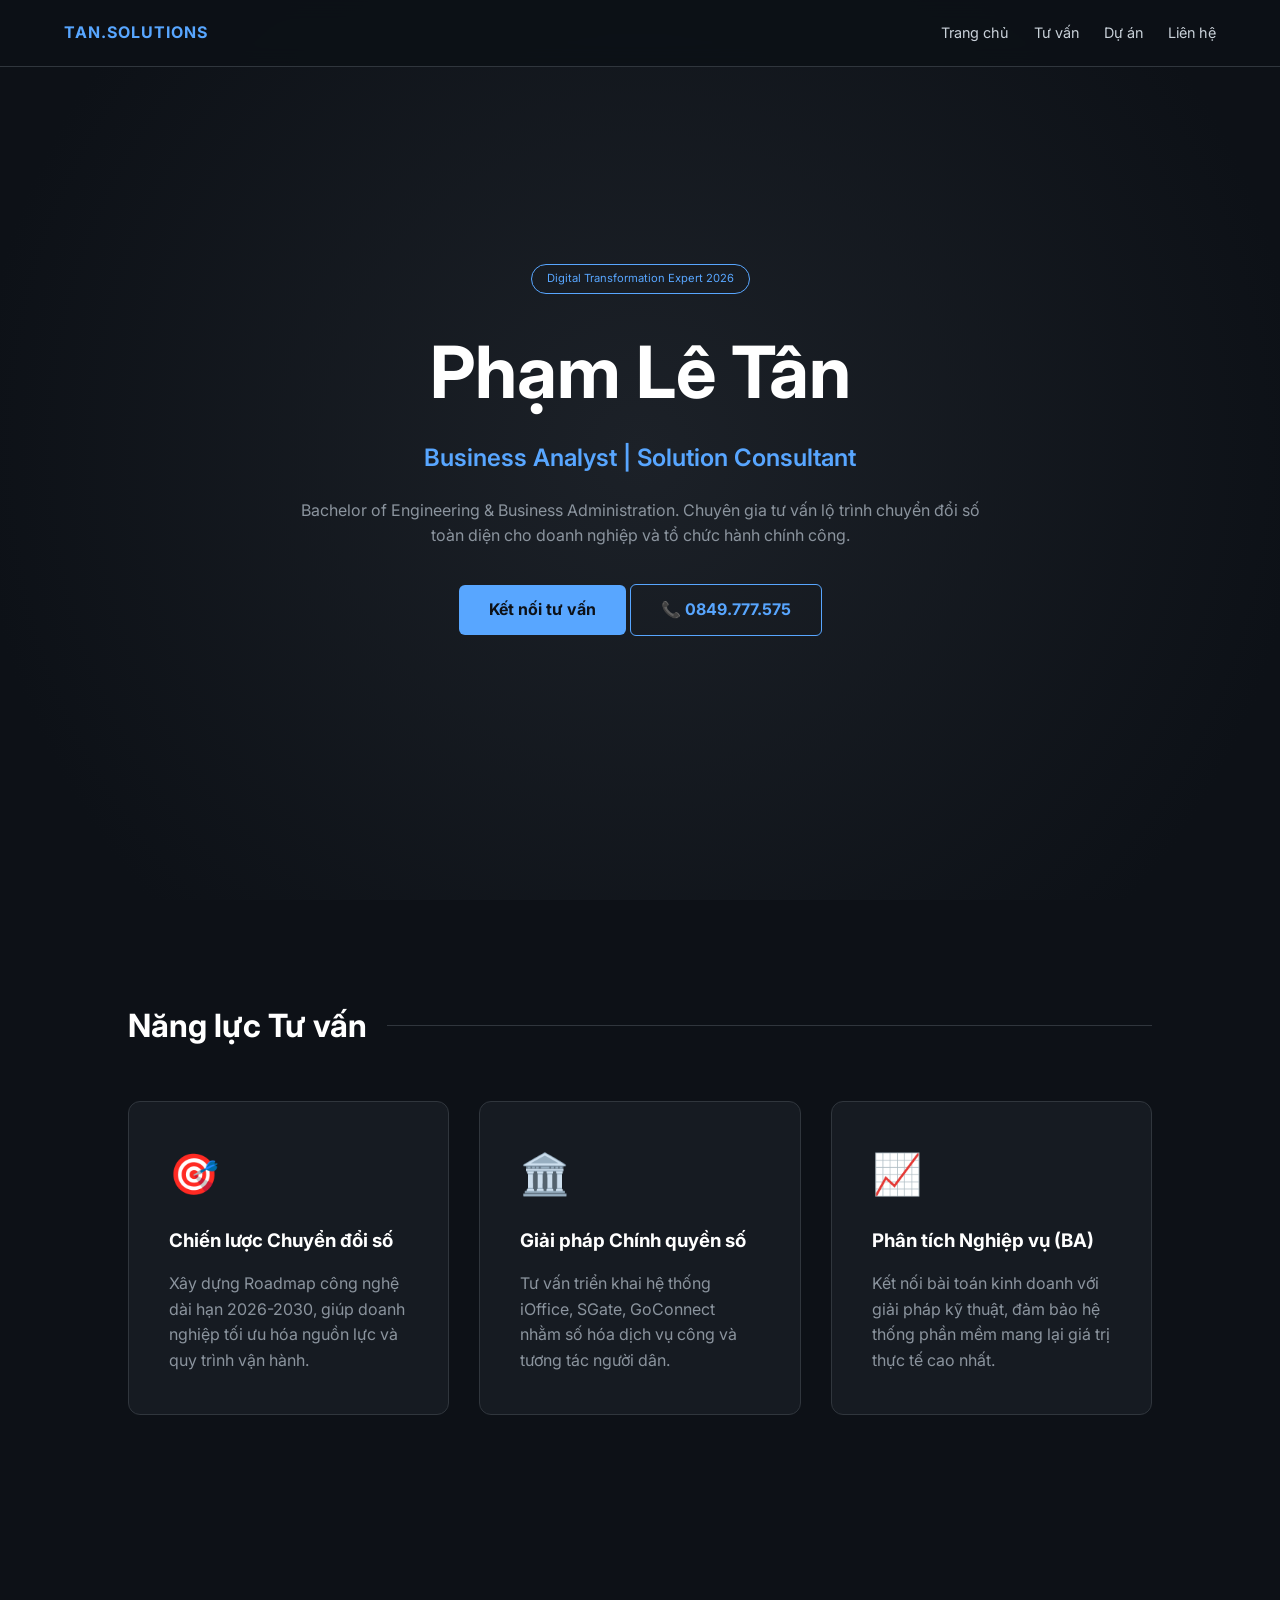
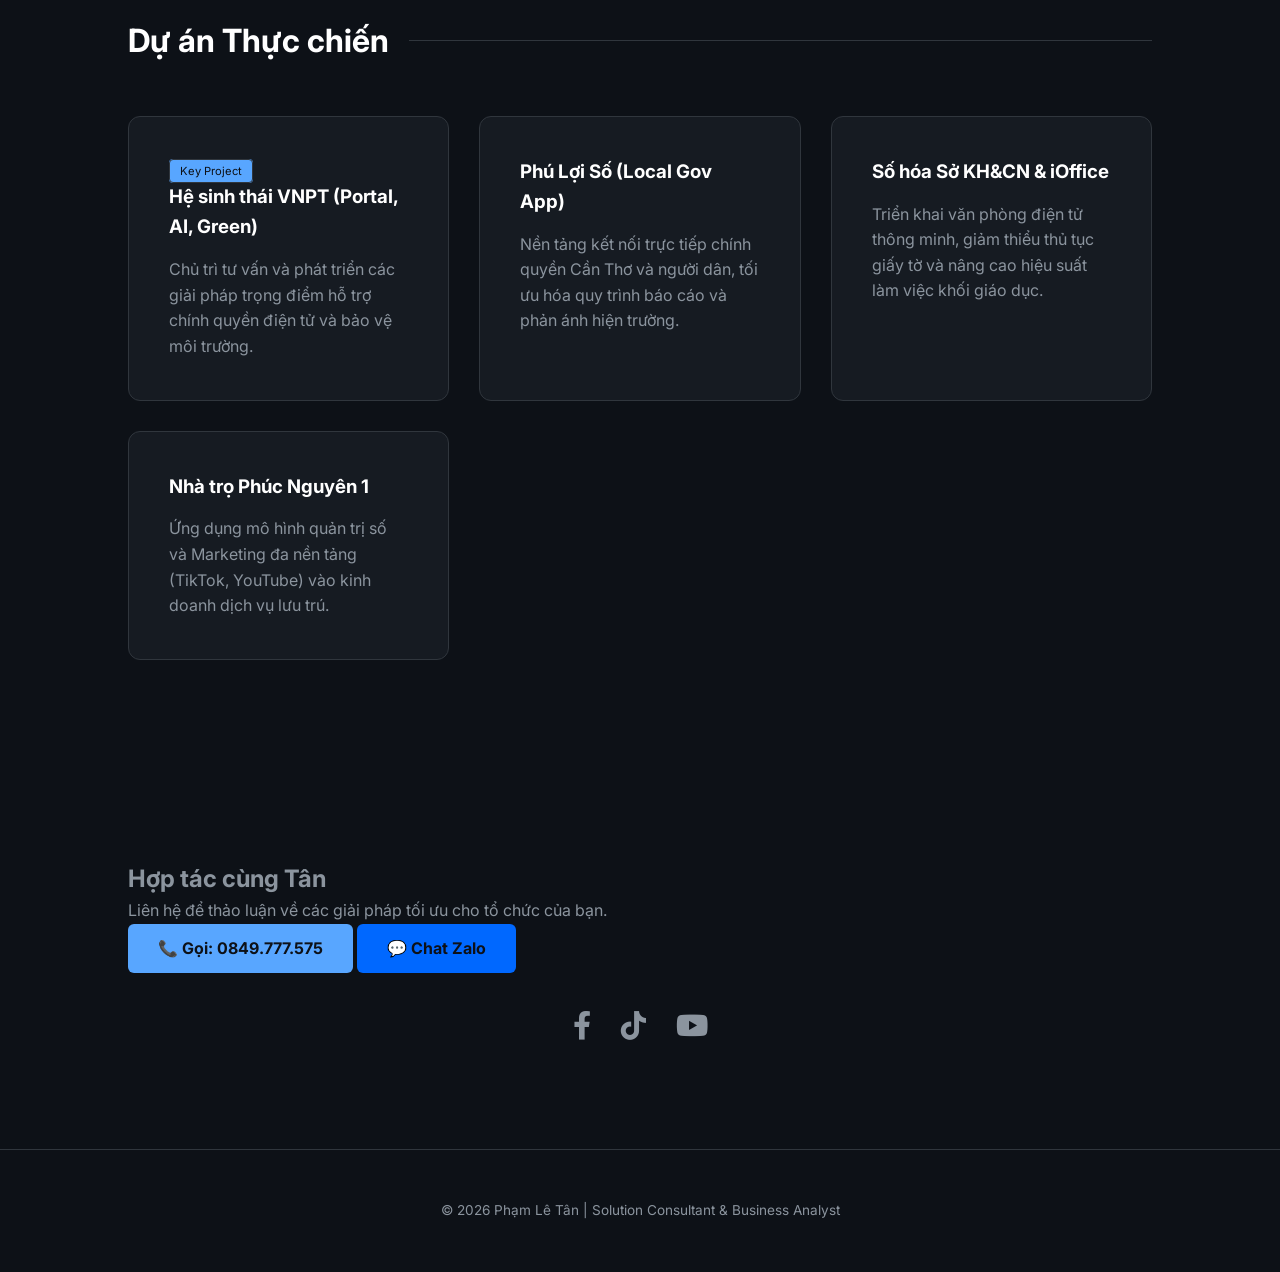
==== index.html @ 2fffbcff "Hoan thien" ====
<!DOCTYPE html>
<html lang="vi">
<head>
    <meta charset="UTF-8">
    <meta name="viewport" content="width=device-width, initial-scale=1.0">
    <title>Phạm Lê Tân | Solution Consultant & Business Analyst</title>
    <link href="https://fonts.googleapis.com/css2?family=Inter:wght@300;400;600;700&display=swap" rel="stylesheet">
    <link rel="stylesheet" href="https://cdnjs.cloudflare.com/ajax/libs/font-awesome/6.0.0/css/all.min.css">
    <link rel="stylesheet" href="css/style.css">
</head>
<body>

    <nav>
        <div class="logo">TAN.SOLUTIONS</div>
        <ul class="nav-links">
            <li><a href="#home">Trang chủ</a></li>
            <li><a href="#consulting">Tư vấn</a></li>
            <li><a href="#projects">Dự án</a></li>
            <li><a href="#contact">Liên hệ</a></li>
        </ul>
    </nav>

    <header id="home">
        <div class="hero-badge">Digital Transformation Expert 2026</div>
        <h1>Phạm Lê Tân</h1>
        <p class="hero-subtitle">Business Analyst | Solution Consultant</p>
        <p class="hero-description">Bachelor of Engineering & Business Administration. Chuyên gia tư vấn lộ trình chuyển đổi số toàn diện cho doanh nghiệp và tổ chức hành chính công.</p>
        <div class="hero-btns">
            <a href="#contact" class="btn">Kết nối tư vấn</a>
            <a href="tel:0849777575" class="btn btn-outline">📞 0849.777.575</a>
        </div>
    </header>

    <section id="consulting" class="reveal">
        <h2 class="section-title">Năng lực Tư vấn</h2>
        <div class="grid">
            <div class="card">
                <div class="card-icon">🎯</div>
                <h3>Chiến lược Chuyển đổi số</h3>
                <p>Xây dựng Roadmap công nghệ dài hạn 2026-2030, giúp doanh nghiệp tối ưu hóa nguồn lực và quy trình vận hành.</p>
            </div>
            <div class="card">
                <div class="card-icon">🏛️</div>
                <h3>Giải pháp Chính quyền số</h3>
                <p>Tư vấn triển khai hệ thống iOffice, SGate, GoConnect nhằm số hóa dịch vụ công và tương tác người dân.</p>
            </div>
            <div class="card">
                <div class="card-icon">📈</div>
                <h3>Phân tích Nghiệp vụ (BA)</h3>
                <p>Kết nối bài toán kinh doanh với giải pháp kỹ thuật, đảm bảo hệ thống phần mềm mang lại giá trị thực tế cao nhất.</p>
            </div>
        </div>
    </section>

    <section id="projects" class="reveal">
        <h2 class="section-title">Dự án Thực chiến</h2>
        <div class="grid">
            <div class="card project-card">
                <span class="tag tag-active">Key Project</span>
                <h3>Hệ sinh thái VNPT (Portal, AI, Green)</h3>
                <p>Chủ trì tư vấn và phát triển các giải pháp trọng điểm hỗ trợ chính quyền điện tử và bảo vệ môi trường.</p>
            </div>
            <div class="card project-card">
                <h3>Phú Lợi Số (Local Gov App)</h3>
                <p>Nền tảng kết nối trực tiếp chính quyền Cần Thơ và người dân, tối ưu hóa quy trình báo cáo và phản ánh hiện trường.</p>
            </div>
            <div class="card project-card">
                <h3>Số hóa Sở KH&CN & iOffice</h3>
                <p>Triển khai văn phòng điện tử thông minh, giảm thiểu thủ tục giấy tờ và nâng cao hiệu suất làm việc khối giáo dục.</p>
            </div>
            <div class="card project-card">
                <h3>Nhà trọ Phúc Nguyên 1</h3>
                <p>Ứng dụng mô hình quản trị số và Marketing đa nền tảng (TikTok, YouTube) vào kinh doanh dịch vụ lưu trú.</p>
            </div>
        </div>
    </section>

    <section id="contact" class="reveal">
        <div class="contact-box">
            <h2>Hợp tác cùng Tân</h2>
            <p>Liên hệ để thảo luận về các giải pháp tối ưu cho tổ chức của bạn.</p>
            
            <div class="contact-main">
                <a href="tel:0849777575" class="btn">📞 Gọi: 0849.777.575</a>
                <a href="https://zalo.me/0849777575" class="btn" style="background: #0068ff;">💬 Chat Zalo</a>
            </div>

            <div class="social-links">
                <a href="https://www.facebook.com/share/14d8u618WEZ/?mibextid=wwXIfr" target="_blank" title="Facebook"><i class="fab fa-facebook-f"></i></a>
                <a href="https://www.tiktok.com/@cristianphamle?_r=1&_t=ZS-95wLcS9i7oi" target="_blank" title="TikTok"><i class="fab fa-tiktok"></i></a>
                <a href="https://www.youtube.com/@TanPhamDay" target="_blank" title="YouTube"><i class="fab fa-youtube"></i></a>
            </div>
        </div>
    </section>

    <footer>
        <p>© 2026 Phạm Lê Tân | Solution Consultant & Business Analyst</p>
    </footer>

    <script src="js/script.js"></script>
</body>
</html>
---- css/style.css ----
:root {
    --bg-dark: #0d1117;
    --card-bg: #161b22;
    --primary: #58a6ff;
    --text-main: #8b949e;
    --text-bright: #c9d1d9;
    --transition: all 0.4s cubic-bezier(0.4, 0, 0.2, 1);
}

* {
    margin: 0; padding: 0; box-sizing: border-box;
    scroll-behavior: smooth;
}

body {
    font-family: 'Inter', sans-serif;
    background-color: var(--bg-dark);
    color: var(--text-main);
    line-height: 1.6;
}

/* Nav */
nav {
    position: fixed; top: 0; width: 100%; padding: 20px 5%;
    background: rgba(13, 17, 23, 0.9); backdrop-filter: blur(10px);
    display: flex; justify-content: space-between; align-items: center;
    z-index: 1000; border-bottom: 1px solid #30363d;
}

.logo { font-weight: 700; color: var(--primary); letter-spacing: 1px; }
.nav-links { list-style: none; display: flex; gap: 25px; }
.nav-links a { color: var(--text-bright); text-decoration: none; font-size: 0.9rem; transition: var(--transition); }
.nav-links a:hover { color: var(--primary); }

/* Hero */
header {
    height: 100vh; display: flex; flex-direction: column;
    justify-content: center; align-items: center; text-align: center;
    padding: 0 10%; background: radial-gradient(circle at center, #1c2128 0%, var(--bg-dark) 85%);
}

.hero-badge { border: 1px solid var(--primary); color: var(--primary); padding: 5px 15px; border-radius: 20px; font-size: 0.7rem; margin-bottom: 20px; }
header h1 { font-size: clamp(2.5rem, 8vw, 4.5rem); color: #fff; margin-bottom: 10px; }
.hero-subtitle { font-size: 1.5rem; color: var(--primary); font-weight: 600; margin-bottom: 20px; }
.hero-description { max-width: 700px; margin-bottom: 35px; }

/* Grid & Cards */
section { padding: 100px 10%; }
.section-title { color: #fff; font-size: 2rem; margin-bottom: 50px; display: flex; align-items: center; gap: 20px; }
.section-title::after { content: ''; height: 1px; flex-grow: 1; background: #30363d; }
.grid { display: grid; grid-template-columns: repeat(auto-fit, minmax(280px, 1fr)); gap: 30px; }

.card { background: var(--card-bg); padding: 40px; border-radius: 12px; border: 1px solid #30363d; transition: var(--transition); }
.card:hover { transform: translateY(-10px); border-color: var(--primary); box-shadow: 0 10px 30px rgba(0,0,0,0.4); }
.card-icon { font-size: 2.5rem; margin-bottom: 20px; }
.card h3 { color: #fff; margin-bottom: 15px; }

/* Buttons */
.btn { display: inline-block; padding: 12px 30px; background: var(--primary); color: #0d1117; text-decoration: none; border-radius: 6px; font-weight: 700; transition: var(--transition); }
.btn-outline { background: transparent; border: 1px solid var(--primary); color: var(--primary); }
.btn:hover { filter: brightness(1.1); transform: scale(1.05); }

/* Social */
.social-links { margin-top: 30px; display: flex; gap: 30px; justify-content: center; }
.social-links a { font-size: 1.8rem; color: var(--text-main); transition: var(--transition); }
.social-links a:hover { color: var(--primary); transform: translateY(-5px); filter: drop-shadow(0 0 8px var(--primary)); }
.fa-facebook-f:hover { color: #1877f2; }
.fa-tiktok:hover { color: #ff0050; }
.fa-youtube:hover { color: #ff0000; }

/* Footer */
footer { padding: 50px; text-align: center; border-top: 1px solid #30363d; font-size: 0.85rem; }

/* Tags */
.tag { font-size: 0.7rem; background: #21262d; color: var(--primary); padding: 4px 10px; border-radius: 4px; border: 1px solid #30363d; }
.tag-active { background: var(--primary); color: #0d1117; }

/* Reveal Animation */
.reveal { opacity: 0; transform: translateY(30px); transition: 0.8s all ease-out; }
.reveal.active { opacity: 1; transform: translateY(0); }

@media (max-width: 768px) { .nav-links { display: none; } }
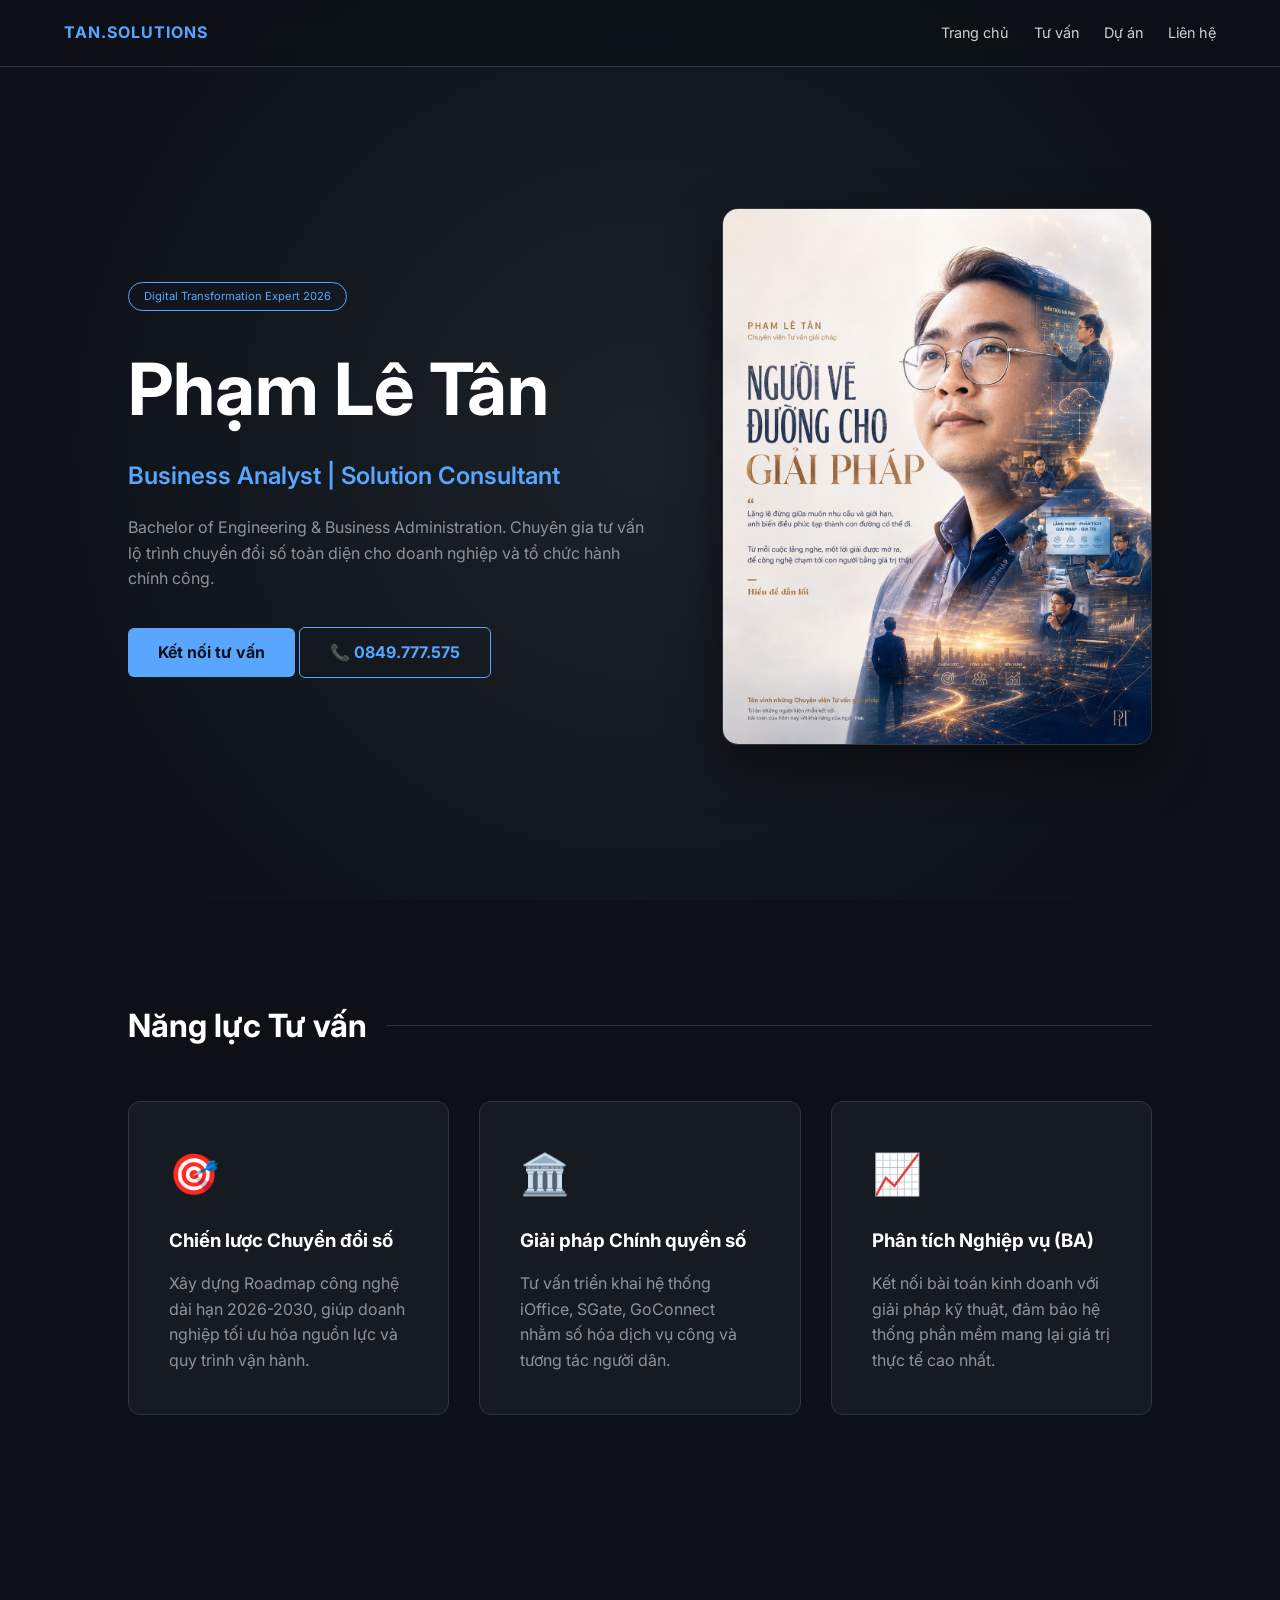
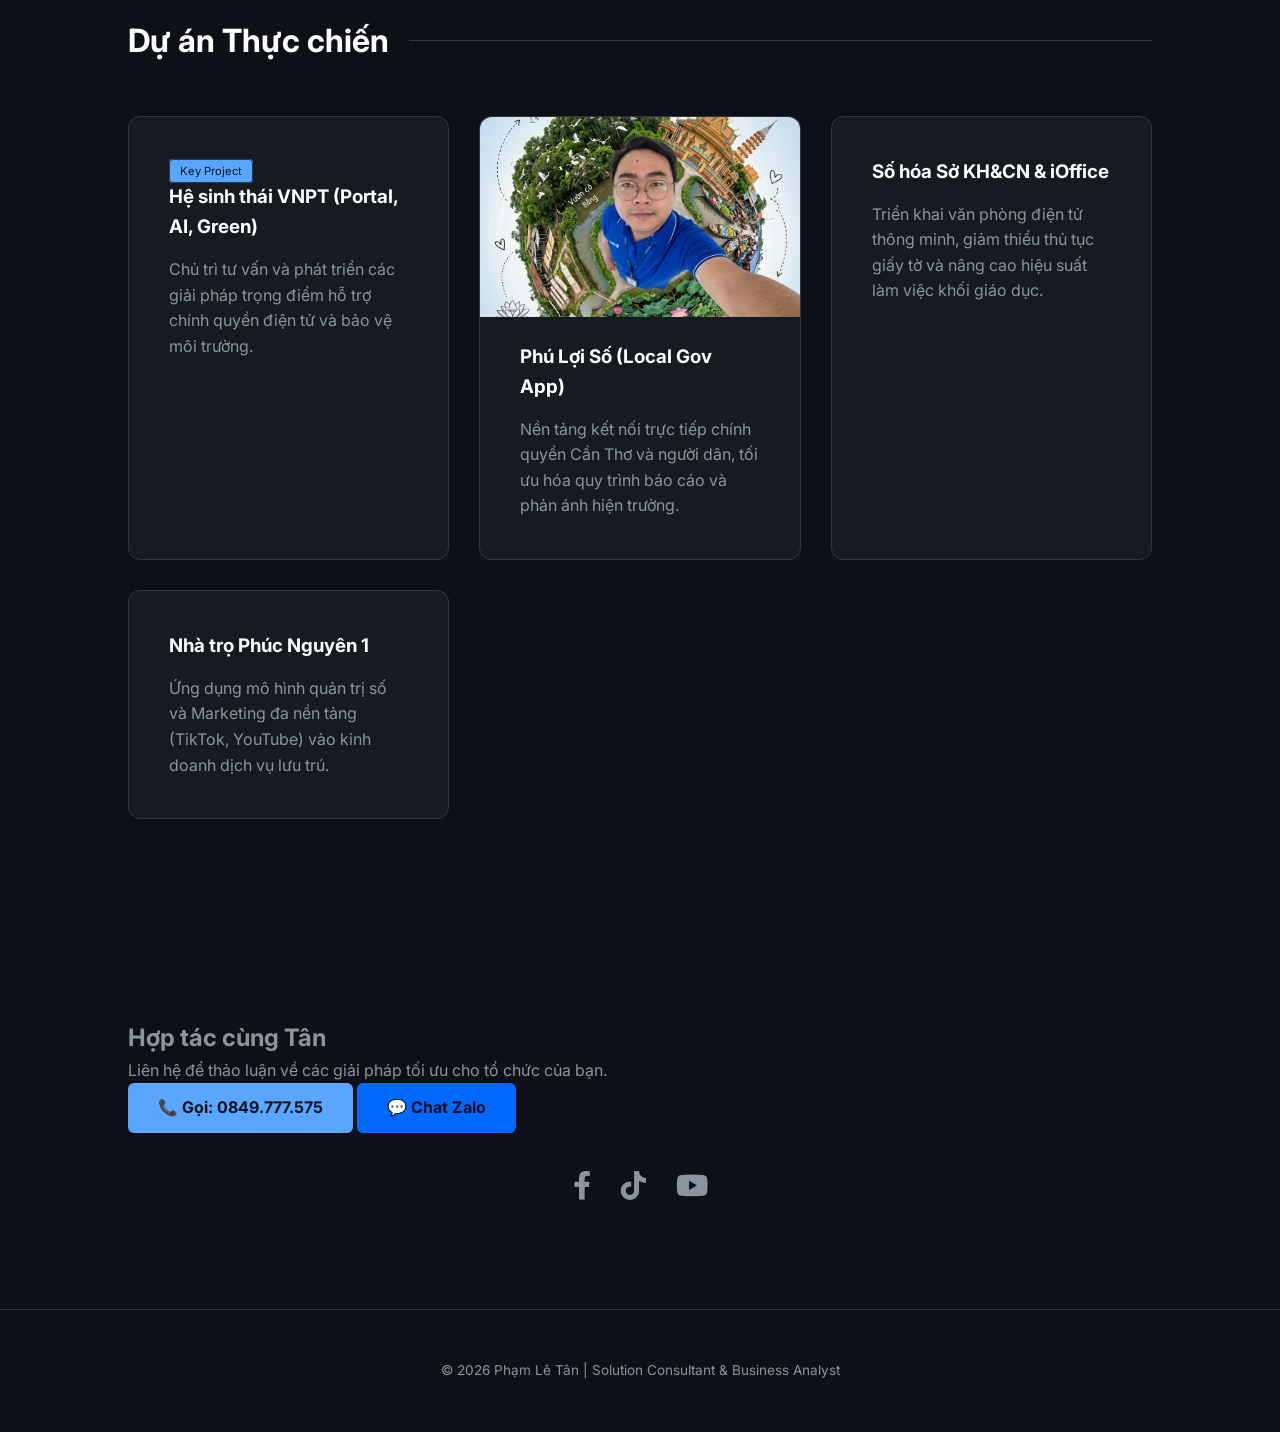
==== commit 7e671856: "update 08/07" ====
--- a/index.html
+++ b/index.html
@@ -21,13 +21,20 @@
     </nav>
 
     <header id="home">
-        <div class="hero-badge">Digital Transformation Expert 2026</div>
-        <h1>Phạm Lê Tân</h1>
-        <p class="hero-subtitle">Business Analyst | Solution Consultant</p>
-        <p class="hero-description">Bachelor of Engineering & Business Administration. Chuyên gia tư vấn lộ trình chuyển đổi số toàn diện cho doanh nghiệp và tổ chức hành chính công.</p>
-        <div class="hero-btns">
-            <a href="#contact" class="btn">Kết nối tư vấn</a>
-            <a href="tel:0849777575" class="btn btn-outline">📞 0849.777.575</a>
+        <div class="hero-content">
+            <div class="hero-text">
+                <div class="hero-badge">Digital Transformation Expert 2026</div>
+                <h1>Phạm Lê Tân</h1>
+                <p class="hero-subtitle">Business Analyst | Solution Consultant</p>
+                <p class="hero-description">Bachelor of Engineering & Business Administration. Chuyên gia tư vấn lộ trình chuyển đổi số toàn diện cho doanh nghiệp và tổ chức hành chính công.</p>
+                <div class="hero-btns">
+                    <a href="#contact" class="btn">Kết nối tư vấn</a>
+                    <a href="tel:0849777575" class="btn btn-outline">📞 0849.777.575</a>
+                </div>
+            </div>
+            <div class="hero-image">
+                <img src="assets/img/anh2.jpg" alt="Phạm Lê Tân - Người vẽ đường cho giải pháp" loading="eager">
+            </div>
         </div>
     </header>
 
@@ -61,6 +68,9 @@
                 <p>Chủ trì tư vấn và phát triển các giải pháp trọng điểm hỗ trợ chính quyền điện tử và bảo vệ môi trường.</p>
             </div>
             <div class="card project-card">
+                <div class="project-thumb">
+                    <img src="assets/img/anh1.jpg" alt="Thốt Nốt - Cần Thơ" loading="lazy">
+                </div>
                 <h3>Phú Lợi Số (Local Gov App)</h3>
                 <p>Nền tảng kết nối trực tiếp chính quyền Cần Thơ và người dân, tối ưu hóa quy trình báo cáo và phản ánh hiện trường.</p>
             </div>
--- a/css/style.css
+++ b/css/style.css
@@ -34,12 +34,21 @@
 
 /* Hero */
 header {
-    height: 100vh; display: flex; flex-direction: column;
+    min-height: 100vh; display: flex; flex-direction: column;
     justify-content: center; align-items: center; text-align: center;
-    padding: 0 10%; background: radial-gradient(circle at center, #1c2128 0%, var(--bg-dark) 85%);
+    padding: 120px 10% 60px; background: radial-gradient(circle at center, #1c2128 0%, var(--bg-dark) 85%);
 }
 
-.hero-badge { border: 1px solid var(--primary); color: var(--primary); padding: 5px 15px; border-radius: 20px; font-size: 0.7rem; margin-bottom: 20px; }
+.hero-content { display: flex; align-items: center; gap: 60px; max-width: 1100px; width: 100%; }
+.hero-text { flex: 1; text-align: left; }
+.hero-image { flex: 0 0 42%; }
+.hero-image img {
+    width: 100%; border-radius: 16px; border: 1px solid #30363d;
+    box-shadow: 0 20px 50px rgba(0,0,0,0.5); transition: var(--transition);
+}
+.hero-image img:hover { transform: translateY(-8px); box-shadow: 0 25px 60px rgba(88,166,255,0.25); }
+
+.hero-badge { display: inline-block; border: 1px solid var(--primary); color: var(--primary); padding: 5px 15px; border-radius: 20px; font-size: 0.7rem; margin-bottom: 20px; }
 header h1 { font-size: clamp(2.5rem, 8vw, 4.5rem); color: #fff; margin-bottom: 10px; }
 .hero-subtitle { font-size: 1.5rem; color: var(--primary); font-weight: 600; margin-bottom: 20px; }
 .hero-description { max-width: 700px; margin-bottom: 35px; }
@@ -54,6 +63,11 @@
 .card:hover { transform: translateY(-10px); border-color: var(--primary); box-shadow: 0 10px 30px rgba(0,0,0,0.4); }
 .card-icon { font-size: 2.5rem; margin-bottom: 20px; }
 .card h3 { color: #fff; margin-bottom: 15px; }
+
+/* Project thumbnail */
+.project-thumb { margin: -40px -40px 25px; overflow: hidden; border-radius: 12px 12px 0 0; }
+.project-thumb img { width: 100%; height: 200px; object-fit: cover; display: block; transition: var(--transition); }
+.project-card:hover .project-thumb img { transform: scale(1.05); }
 
 /* Buttons */
 .btn { display: inline-block; padding: 12px 30px; background: var(--primary); color: #0d1117; text-decoration: none; border-radius: 6px; font-weight: 700; transition: var(--transition); }
@@ -79,4 +93,10 @@
 .reveal { opacity: 0; transform: translateY(30px); transition: 0.8s all ease-out; }
 .reveal.active { opacity: 1; transform: translateY(0); }
 
-@media (max-width: 768px) { .nav-links { display: none; } }+@media (max-width: 768px) {
+    .nav-links { display: none; }
+    .hero-content { flex-direction: column-reverse; gap: 35px; }
+    .hero-text { text-align: center; }
+    .hero-image { flex: 0 0 auto; max-width: 320px; }
+    .hero-btns { justify-content: center; display: flex; flex-wrap: wrap; gap: 12px; }
+}
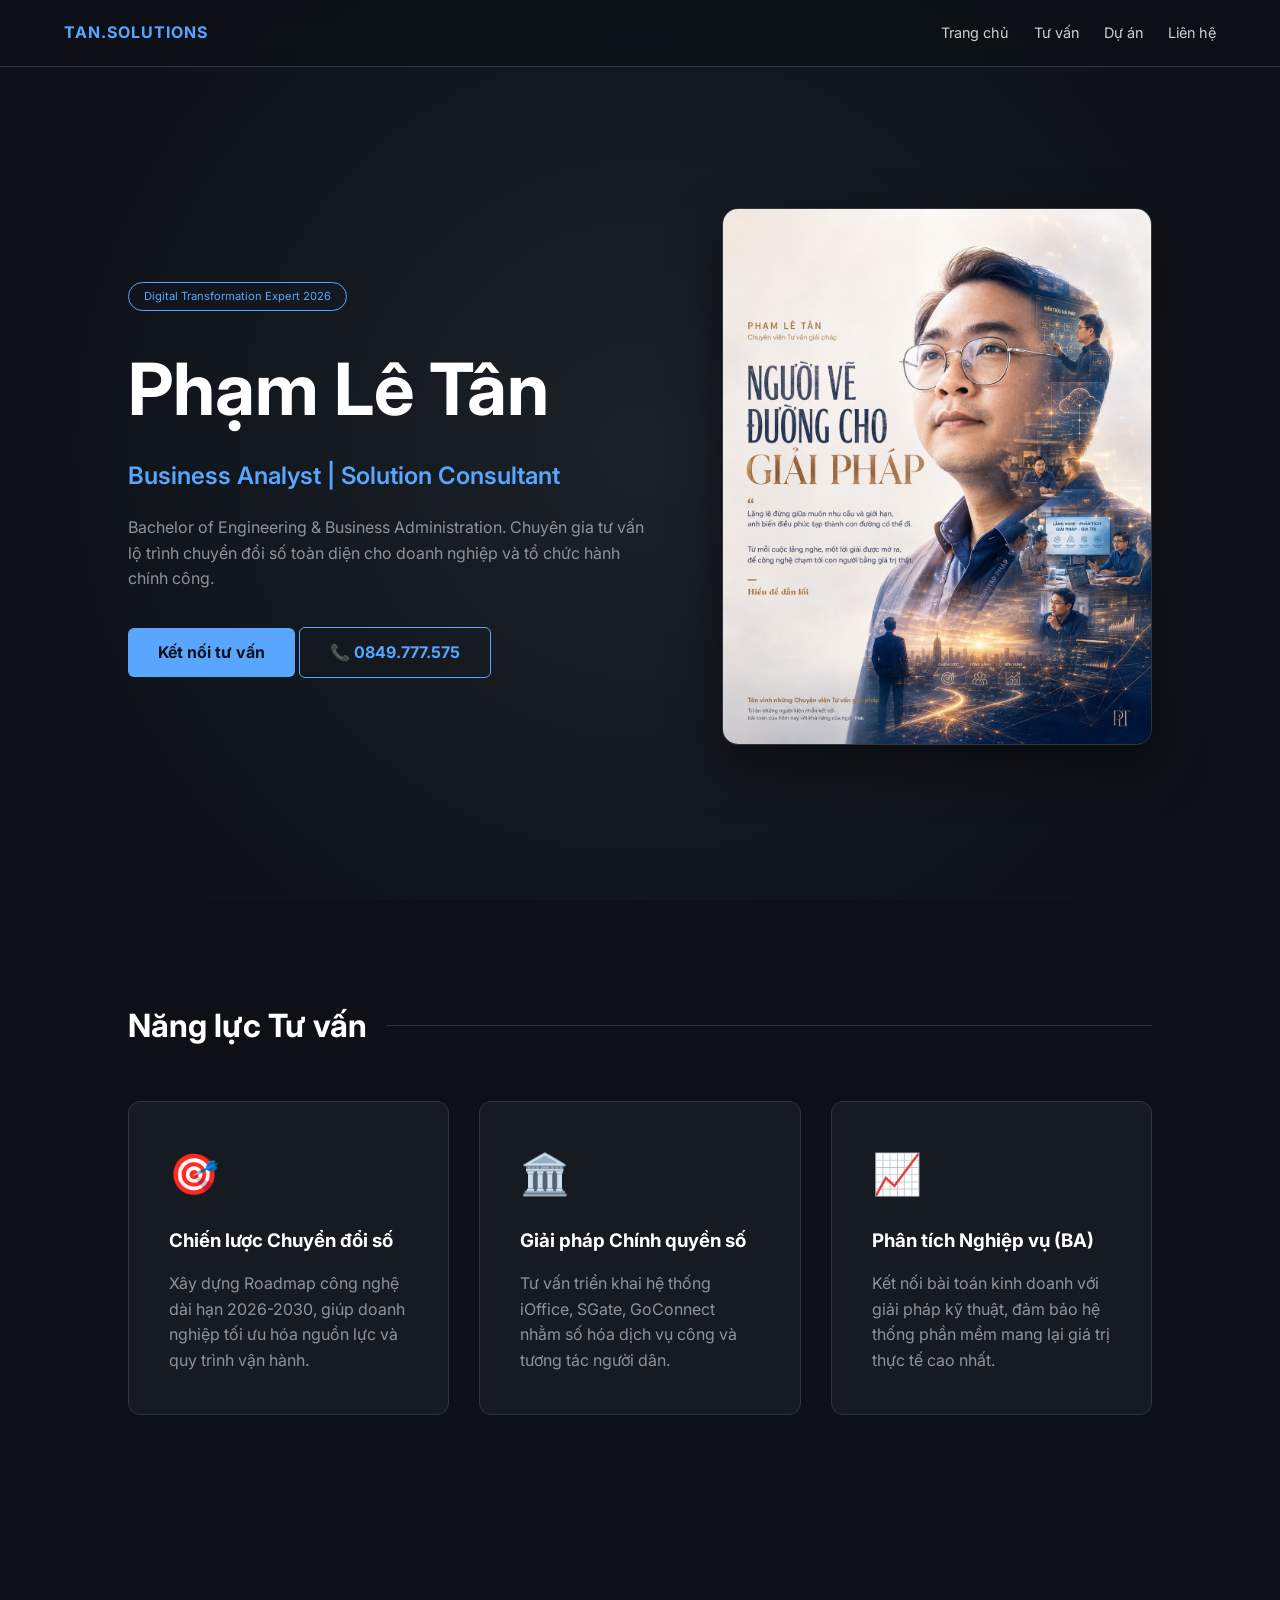
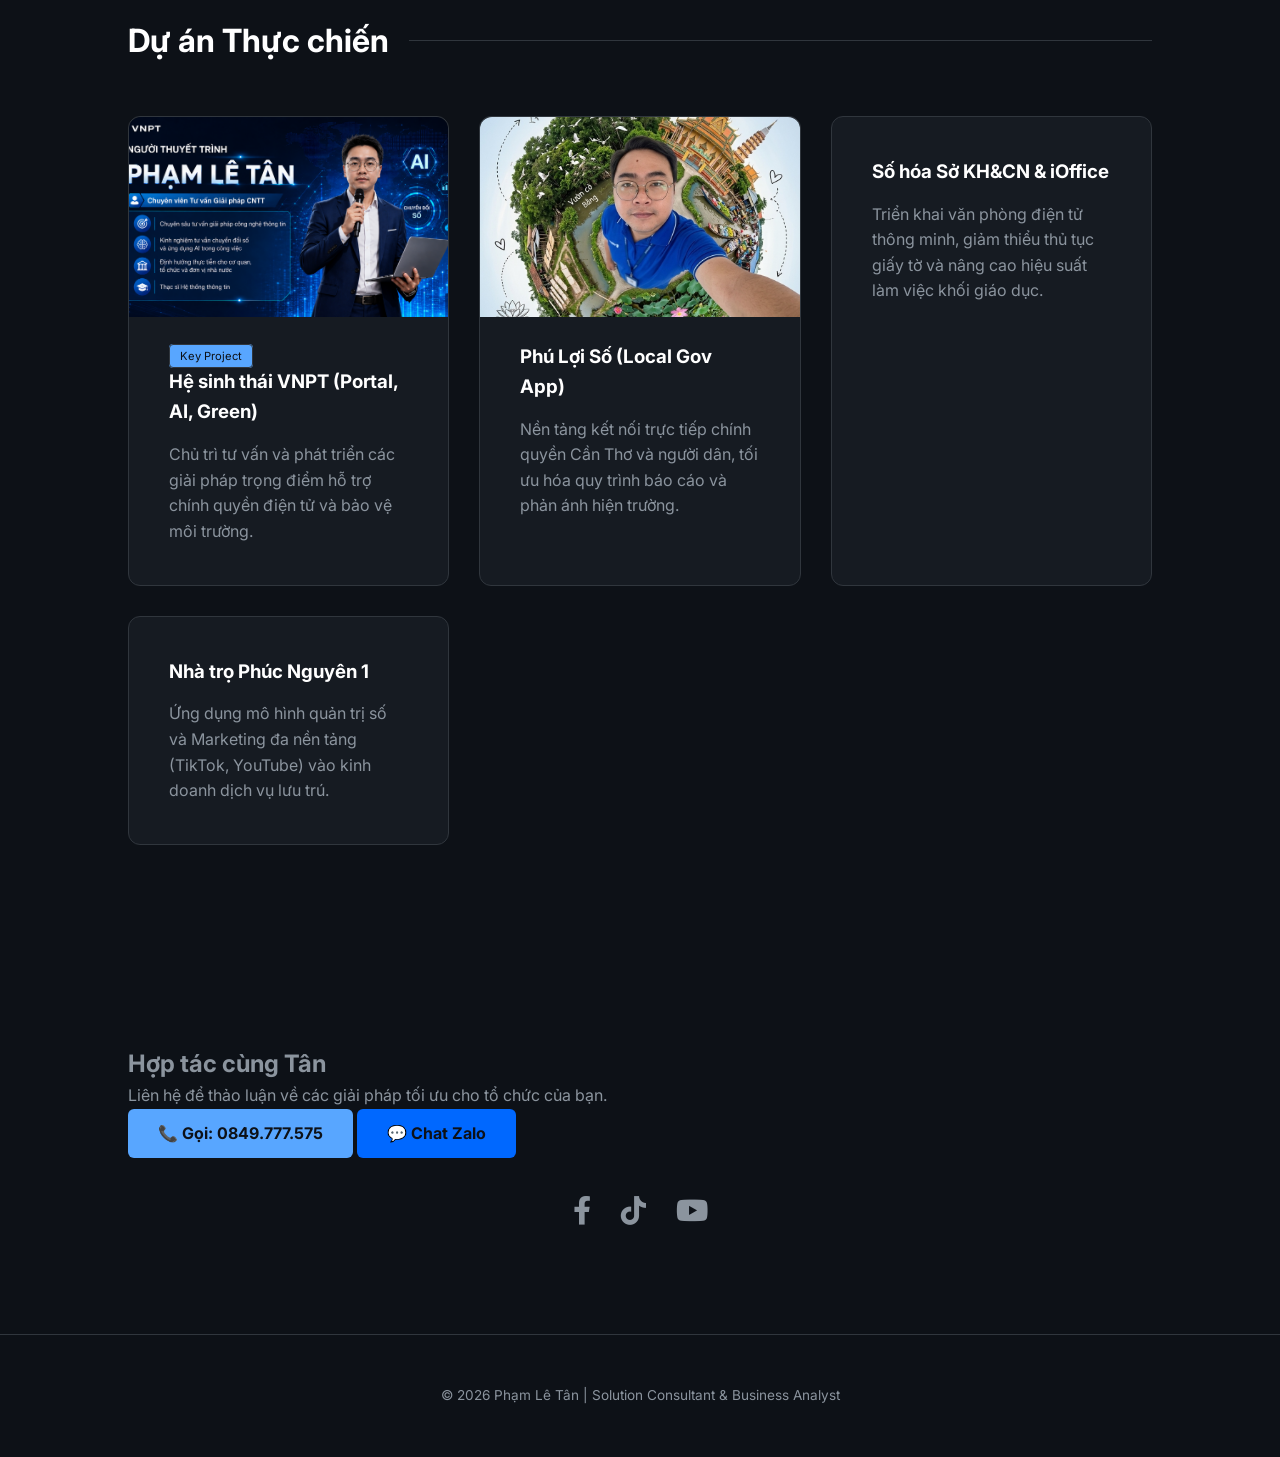
==== commit 4e3e3aec: "update ảnh" ====
--- a/index.html
+++ b/index.html
@@ -63,6 +63,9 @@
         <h2 class="section-title">Dự án Thực chiến</h2>
         <div class="grid">
             <div class="card project-card">
+                <div class="project-thumb">
+                    <img src="assets/img/anh3.png" alt="Phạm Lê Tân - Chuyên viên Tư vấn Giải pháp CNTT VNPT" loading="lazy">
+                </div>
                 <span class="tag tag-active">Key Project</span>
                 <h3>Hệ sinh thái VNPT (Portal, AI, Green)</h3>
                 <p>Chủ trì tư vấn và phát triển các giải pháp trọng điểm hỗ trợ chính quyền điện tử và bảo vệ môi trường.</p>
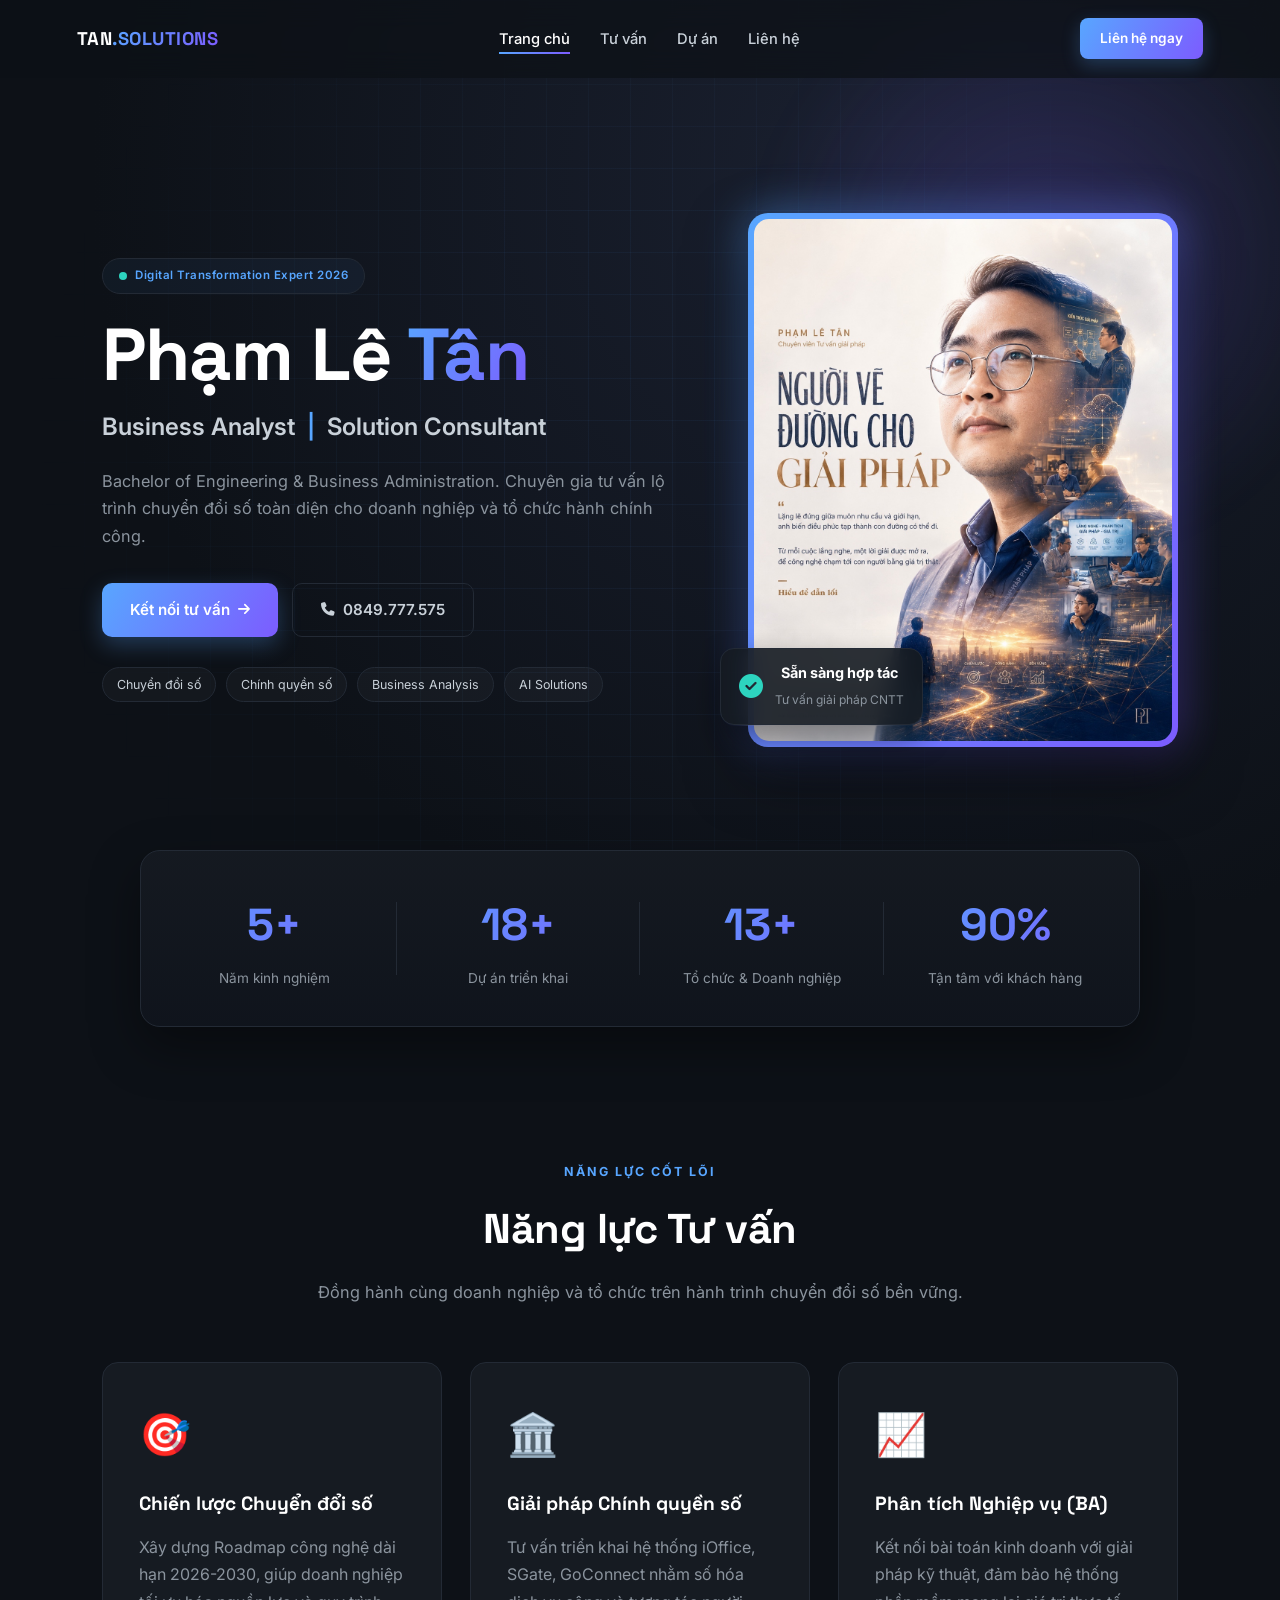
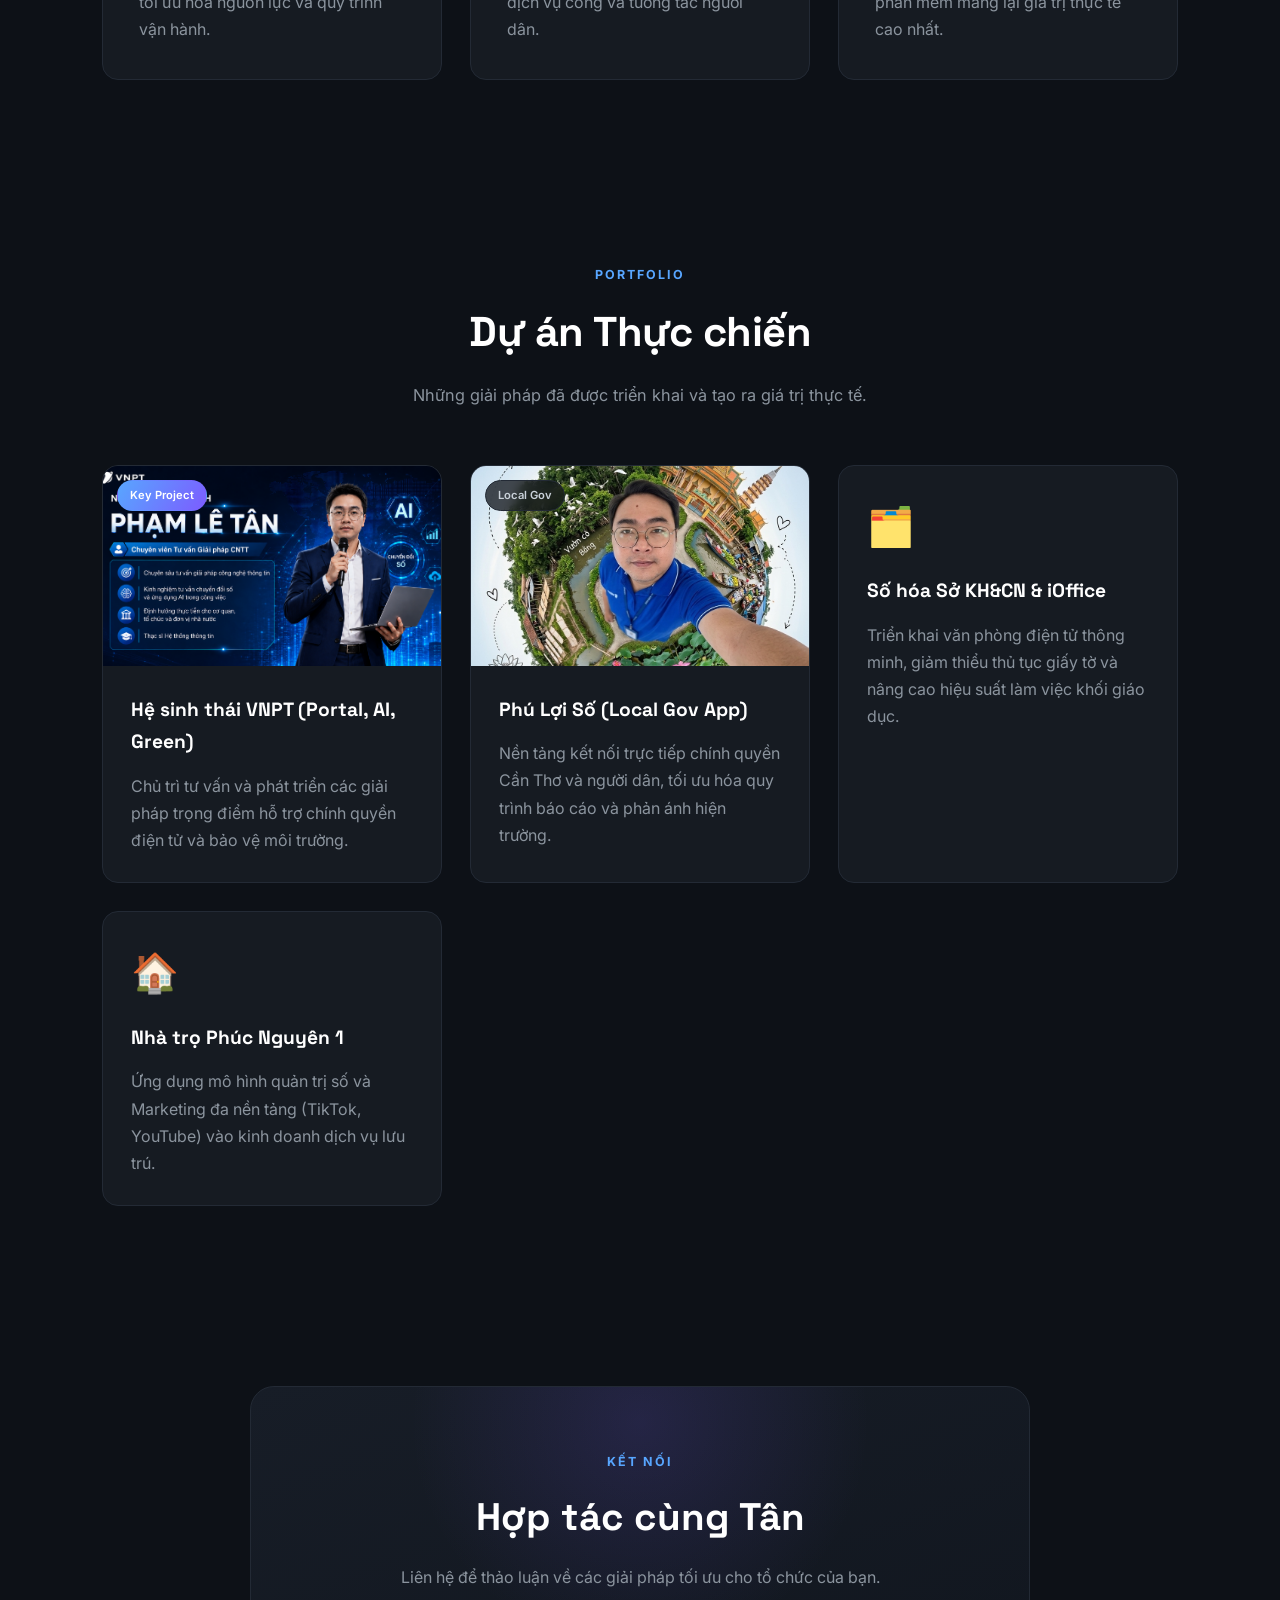
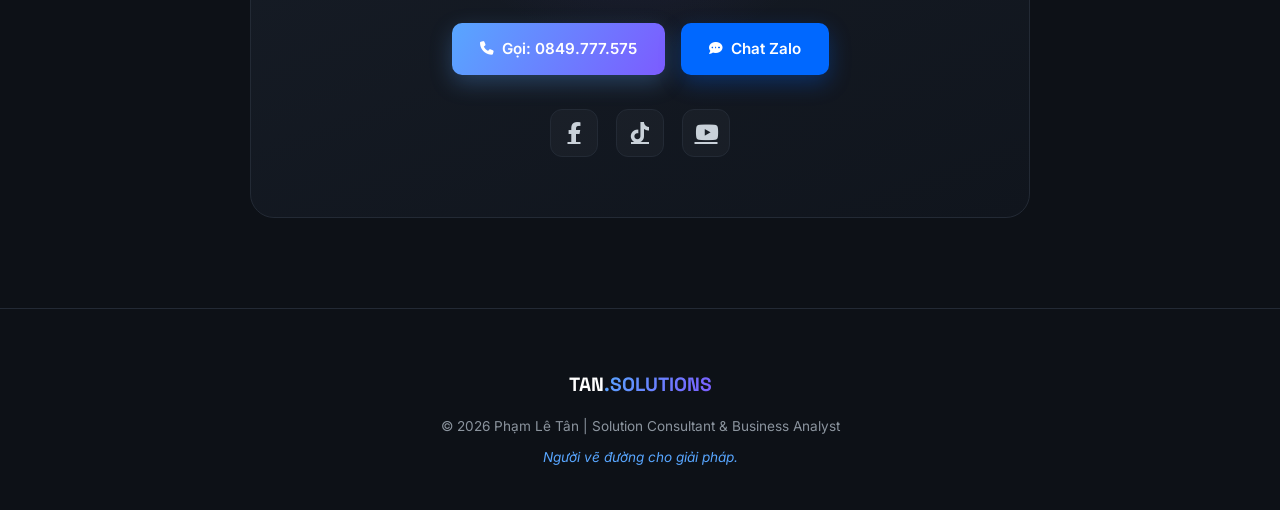
==== commit ef7a606b: "update" ====
--- a/index.html
+++ b/index.html
@@ -4,42 +4,104 @@
     <meta charset="UTF-8">
     <meta name="viewport" content="width=device-width, initial-scale=1.0">
     <title>Phạm Lê Tân | Solution Consultant & Business Analyst</title>
-    <link href="https://fonts.googleapis.com/css2?family=Inter:wght@300;400;600;700&display=swap" rel="stylesheet">
-    <link rel="stylesheet" href="https://cdnjs.cloudflare.com/ajax/libs/font-awesome/6.0.0/css/all.min.css">
+    <meta name="description" content="Phạm Lê Tân - Chuyên gia Tư vấn Giải pháp & Phân tích Nghiệp vụ (BA). Tư vấn lộ trình chuyển đổi số toàn diện cho doanh nghiệp và tổ chức hành chính công.">
+    <meta name="author" content="Phạm Lê Tân">
+    <meta name="theme-color" content="#0d1117">
+
+    <meta property="og:type" content="website">
+    <meta property="og:title" content="Phạm Lê Tân | Solution Consultant & Business Analyst">
+    <meta property="og:description" content="Chuyên gia tư vấn lộ trình chuyển đổi số toàn diện cho doanh nghiệp và tổ chức hành chính công.">
+    <meta property="og:image" content="assets/img/anh2.jpg">
+
+    <link rel="icon" href="assets/img/anh2.jpg" type="image/jpeg">
+    <link rel="preconnect" href="https://fonts.googleapis.com">
+    <link rel="preconnect" href="https://fonts.gstatic.com" crossorigin>
+    <link href="https://fonts.googleapis.com/css2?family=Inter:wght@300;400;500;600;700;800&family=Space+Grotesk:wght@500;600;700&display=swap" rel="stylesheet">
+    <link rel="stylesheet" href="https://cdnjs.cloudflare.com/ajax/libs/font-awesome/6.4.0/css/all.min.css">
     <link rel="stylesheet" href="css/style.css">
 </head>
 <body>
 
-    <nav>
-        <div class="logo">TAN.SOLUTIONS</div>
-        <ul class="nav-links">
+    <div class="scroll-progress" id="scrollProgress"></div>
+
+    <nav id="navbar">
+        <a href="#home" class="logo">TAN<span>.SOLUTIONS</span></a>
+        <ul class="nav-links" id="navLinks">
             <li><a href="#home">Trang chủ</a></li>
             <li><a href="#consulting">Tư vấn</a></li>
             <li><a href="#projects">Dự án</a></li>
             <li><a href="#contact">Liên hệ</a></li>
         </ul>
+        <a href="#contact" class="nav-cta">Liên hệ ngay</a>
+        <button class="nav-toggle" id="navToggle" aria-label="Mở menu">
+            <span></span><span></span><span></span>
+        </button>
     </nav>
 
     <header id="home">
+        <div class="hero-bg" aria-hidden="true">
+            <div class="hero-glow"></div>
+            <div class="hero-grid"></div>
+        </div>
         <div class="hero-content">
             <div class="hero-text">
-                <div class="hero-badge">Digital Transformation Expert 2026</div>
-                <h1>Phạm Lê Tân</h1>
-                <p class="hero-subtitle">Business Analyst | Solution Consultant</p>
-                <p class="hero-description">Bachelor of Engineering & Business Administration. Chuyên gia tư vấn lộ trình chuyển đổi số toàn diện cho doanh nghiệp và tổ chức hành chính công.</p>
+                <div class="hero-badge"><span class="pulse-dot"></span>Digital Transformation Expert 2026</div>
+                <h1>Phạm Lê <span class="gradient-text">Tân</span></h1>
+                <p class="hero-subtitle">Business Analyst <span class="sep">|</span> Solution Consultant</p>
+                <p class="hero-description">Bachelor of Engineering &amp; Business Administration. Chuyên gia tư vấn lộ trình chuyển đổi số toàn diện cho doanh nghiệp và tổ chức hành chính công.</p>
                 <div class="hero-btns">
-                    <a href="#contact" class="btn">Kết nối tư vấn</a>
-                    <a href="tel:0849777575" class="btn btn-outline">📞 0849.777.575</a>
+                    <a href="#contact" class="btn">Kết nối tư vấn <i class="fas fa-arrow-right"></i></a>
+                    <a href="tel:0849777575" class="btn btn-outline"><i class="fas fa-phone"></i> 0849.777.575</a>
+                </div>
+                <div class="hero-tech">
+                    <span>Chuyển đổi số</span>
+                    <span>Chính quyền số</span>
+                    <span>Business Analysis</span>
+                    <span>AI Solutions</span>
                 </div>
             </div>
             <div class="hero-image">
-                <img src="assets/img/anh2.jpg" alt="Phạm Lê Tân - Người vẽ đường cho giải pháp" loading="eager">
+                <div class="hero-image-frame">
+                    <img src="assets/img/anh2.jpg" alt="Phạm Lê Tân - Người vẽ đường cho giải pháp" loading="eager">
+                </div>
+                <div class="hero-float-card">
+                    <i class="fas fa-check-circle"></i>
+                    <div>
+                        <strong>Sẵn sàng hợp tác</strong>
+                        <small>Tư vấn giải pháp CNTT</small>
+                    </div>
+                </div>
             </div>
         </div>
     </header>
 
+    <section class="stats-section reveal">
+        <div class="stats-grid">
+            <div class="stat">
+                <div class="stat-number" data-target="6" data-suffix="+">0</div>
+                <div class="stat-label">Năm kinh nghiệm</div>
+            </div>
+            <div class="stat">
+                <div class="stat-number" data-target="20" data-suffix="+">0</div>
+                <div class="stat-label">Dự án triển khai</div>
+            </div>
+            <div class="stat">
+                <div class="stat-number" data-target="15" data-suffix="+">0</div>
+                <div class="stat-label">Tổ chức &amp; Doanh nghiệp</div>
+            </div>
+            <div class="stat">
+                <div class="stat-number" data-target="100" data-suffix="%">0</div>
+                <div class="stat-label">Tận tâm với khách hàng</div>
+            </div>
+        </div>
+    </section>
+
     <section id="consulting" class="reveal">
-        <h2 class="section-title">Năng lực Tư vấn</h2>
+        <div class="section-head">
+            <span class="section-tagline">Năng lực cốt lõi</span>
+            <h2 class="section-title">Năng lực Tư vấn</h2>
+            <p class="section-desc">Đồng hành cùng doanh nghiệp và tổ chức trên hành trình chuyển đổi số bền vững.</p>
+        </div>
         <div class="grid">
             <div class="card">
                 <div class="card-icon">🎯</div>
@@ -60,55 +122,75 @@
     </section>
 
     <section id="projects" class="reveal">
-        <h2 class="section-title">Dự án Thực chiến</h2>
+        <div class="section-head">
+            <span class="section-tagline">Portfolio</span>
+            <h2 class="section-title">Dự án Thực chiến</h2>
+            <p class="section-desc">Những giải pháp đã được triển khai và tạo ra giá trị thực tế.</p>
+        </div>
         <div class="grid">
             <div class="card project-card">
                 <div class="project-thumb">
                     <img src="assets/img/anh3.png" alt="Phạm Lê Tân - Chuyên viên Tư vấn Giải pháp CNTT VNPT" loading="lazy">
+                    <span class="tag tag-active">Key Project</span>
                 </div>
-                <span class="tag tag-active">Key Project</span>
-                <h3>Hệ sinh thái VNPT (Portal, AI, Green)</h3>
-                <p>Chủ trì tư vấn và phát triển các giải pháp trọng điểm hỗ trợ chính quyền điện tử và bảo vệ môi trường.</p>
+                <div class="project-body">
+                    <h3>Hệ sinh thái VNPT (Portal, AI, Green)</h3>
+                    <p>Chủ trì tư vấn và phát triển các giải pháp trọng điểm hỗ trợ chính quyền điện tử và bảo vệ môi trường.</p>
+                </div>
             </div>
             <div class="card project-card">
                 <div class="project-thumb">
                     <img src="assets/img/anh1.jpg" alt="Thốt Nốt - Cần Thơ" loading="lazy">
+                    <span class="tag">Local Gov</span>
                 </div>
-                <h3>Phú Lợi Số (Local Gov App)</h3>
-                <p>Nền tảng kết nối trực tiếp chính quyền Cần Thơ và người dân, tối ưu hóa quy trình báo cáo và phản ánh hiện trường.</p>
+                <div class="project-body">
+                    <h3>Phú Lợi Số (Local Gov App)</h3>
+                    <p>Nền tảng kết nối trực tiếp chính quyền Cần Thơ và người dân, tối ưu hóa quy trình báo cáo và phản ánh hiện trường.</p>
+                </div>
             </div>
             <div class="card project-card">
-                <h3>Số hóa Sở KH&CN & iOffice</h3>
-                <p>Triển khai văn phòng điện tử thông minh, giảm thiểu thủ tục giấy tờ và nâng cao hiệu suất làm việc khối giáo dục.</p>
+                <div class="project-body">
+                    <div class="project-icon">🗂️</div>
+                    <h3>Số hóa Sở KH&amp;CN &amp; iOffice</h3>
+                    <p>Triển khai văn phòng điện tử thông minh, giảm thiểu thủ tục giấy tờ và nâng cao hiệu suất làm việc khối giáo dục.</p>
+                </div>
             </div>
             <div class="card project-card">
-                <h3>Nhà trọ Phúc Nguyên 1</h3>
-                <p>Ứng dụng mô hình quản trị số và Marketing đa nền tảng (TikTok, YouTube) vào kinh doanh dịch vụ lưu trú.</p>
+                <div class="project-body">
+                    <div class="project-icon">🏠</div>
+                    <h3>Nhà trọ Phúc Nguyên 1</h3>
+                    <p>Ứng dụng mô hình quản trị số và Marketing đa nền tảng (TikTok, YouTube) vào kinh doanh dịch vụ lưu trú.</p>
+                </div>
             </div>
         </div>
     </section>
 
     <section id="contact" class="reveal">
         <div class="contact-box">
+            <span class="section-tagline">Kết nối</span>
             <h2>Hợp tác cùng Tân</h2>
             <p>Liên hệ để thảo luận về các giải pháp tối ưu cho tổ chức của bạn.</p>
-            
+
             <div class="contact-main">
-                <a href="tel:0849777575" class="btn">📞 Gọi: 0849.777.575</a>
-                <a href="https://zalo.me/0849777575" class="btn" style="background: #0068ff;">💬 Chat Zalo</a>
+                <a href="tel:0849777575" class="btn"><i class="fas fa-phone"></i> Gọi: 0849.777.575</a>
+                <a href="https://zalo.me/0849777575" class="btn btn-zalo"><i class="fas fa-comment-dots"></i> Chat Zalo</a>
             </div>
 
             <div class="social-links">
-                <a href="https://www.facebook.com/share/14d8u618WEZ/?mibextid=wwXIfr" target="_blank" title="Facebook"><i class="fab fa-facebook-f"></i></a>
-                <a href="https://www.tiktok.com/@cristianphamle?_r=1&_t=ZS-95wLcS9i7oi" target="_blank" title="TikTok"><i class="fab fa-tiktok"></i></a>
-                <a href="https://www.youtube.com/@TanPhamDay" target="_blank" title="YouTube"><i class="fab fa-youtube"></i></a>
+                <a href="https://www.facebook.com/share/14d8u618WEZ/?mibextid=wwXIfr" target="_blank" rel="noopener" title="Facebook"><i class="fab fa-facebook-f"></i></a>
+                <a href="https://www.tiktok.com/@cristianphamle?_r=1&_t=ZS-95wLcS9i7oi" target="_blank" rel="noopener" title="TikTok"><i class="fab fa-tiktok"></i></a>
+                <a href="https://www.youtube.com/@TanPhamDay" target="_blank" rel="noopener" title="YouTube"><i class="fab fa-youtube"></i></a>
             </div>
         </div>
     </section>
 
     <footer>
-        <p>© 2026 Phạm Lê Tân | Solution Consultant & Business Analyst</p>
+        <div class="footer-logo">TAN<span>.SOLUTIONS</span></div>
+        <p>© 2026 Phạm Lê Tân | Solution Consultant &amp; Business Analyst</p>
+        <p class="footer-tagline">Người vẽ đường cho giải pháp.</p>
     </footer>
+
+    <a href="#home" class="back-to-top" id="backToTop" aria-label="Lên đầu trang"><i class="fas fa-arrow-up"></i></a>
 
     <script src="js/script.js"></script>
 </body>
--- a/css/style.css
+++ b/css/style.css
@@ -1,102 +1,221 @@
 :root {
     --bg-dark: #0d1117;
+    --bg-soft: #10151d;
     --card-bg: #161b22;
     --primary: #58a6ff;
+    --primary-2: #7c5cff;
+    --accent: #2dd4bf;
     --text-main: #8b949e;
     --text-bright: #c9d1d9;
+    --border: #232a35;
+    --gradient: linear-gradient(120deg, #58a6ff 0%, #7c5cff 100%);
     --transition: all 0.4s cubic-bezier(0.4, 0, 0.2, 1);
 }
 
 * {
     margin: 0; padding: 0; box-sizing: border-box;
-    scroll-behavior: smooth;
-}
+}
+html { scroll-behavior: smooth; scroll-padding-top: 90px; }
 
 body {
     font-family: 'Inter', sans-serif;
     background-color: var(--bg-dark);
     color: var(--text-main);
-    line-height: 1.6;
+    line-height: 1.7;
+    overflow-x: hidden;
+}
+
+::selection { background: rgba(124,92,255,0.35); color: #fff; }
+
+/* Scrollbar */
+::-webkit-scrollbar { width: 10px; }
+::-webkit-scrollbar-track { background: var(--bg-dark); }
+::-webkit-scrollbar-thumb { background: #2a323d; border-radius: 10px; }
+::-webkit-scrollbar-thumb:hover { background: var(--primary); }
+
+/* Scroll progress */
+.scroll-progress {
+    position: fixed; top: 0; left: 0; height: 3px; width: 0%;
+    background: var(--gradient); z-index: 2000;
+    box-shadow: 0 0 12px rgba(88,166,255,0.7);
 }
 
 /* Nav */
 nav {
-    position: fixed; top: 0; width: 100%; padding: 20px 5%;
-    background: rgba(13, 17, 23, 0.9); backdrop-filter: blur(10px);
+    position: fixed; top: 0; width: 100%; padding: 18px 6%;
+    background: rgba(13, 17, 23, 0.72); backdrop-filter: blur(14px);
     display: flex; justify-content: space-between; align-items: center;
-    z-index: 1000; border-bottom: 1px solid #30363d;
-}
-
-.logo { font-weight: 700; color: var(--primary); letter-spacing: 1px; }
-.nav-links { list-style: none; display: flex; gap: 25px; }
-.nav-links a { color: var(--text-bright); text-decoration: none; font-size: 0.9rem; transition: var(--transition); }
-.nav-links a:hover { color: var(--primary); }
+    z-index: 1000; border-bottom: 1px solid transparent;
+    transition: var(--transition);
+}
+nav.scrolled { padding: 12px 6%; background: rgba(13,17,23,0.92); border-bottom: 1px solid var(--border); box-shadow: 0 8px 30px rgba(0,0,0,0.35); }
+
+.logo { font-family: 'Space Grotesk', sans-serif; font-weight: 700; font-size: 1.15rem; color: #fff; letter-spacing: 0.5px; text-decoration: none; }
+.logo span { background: var(--gradient); -webkit-background-clip: text; background-clip: text; -webkit-text-fill-color: transparent; }
+
+.nav-links { list-style: none; display: flex; gap: 30px; }
+.nav-links a { color: var(--text-bright); text-decoration: none; font-size: 0.92rem; font-weight: 500; position: relative; transition: var(--transition); }
+.nav-links a::after { content: ''; position: absolute; left: 0; bottom: -6px; height: 2px; width: 0; background: var(--gradient); transition: var(--transition); }
+.nav-links a:hover, .nav-links a.active { color: #fff; }
+.nav-links a:hover::after, .nav-links a.active::after { width: 100%; }
+
+.nav-cta { display: inline-block; padding: 9px 20px; background: var(--gradient); color: #fff; text-decoration: none; border-radius: 8px; font-size: 0.85rem; font-weight: 600; transition: var(--transition); box-shadow: 0 6px 18px rgba(88,166,255,0.25); }
+.nav-cta:hover { transform: translateY(-2px); box-shadow: 0 10px 24px rgba(124,92,255,0.4); }
+
+.nav-toggle { display: none; flex-direction: column; gap: 5px; background: none; border: 0; cursor: pointer; padding: 4px; }
+.nav-toggle span { width: 26px; height: 2px; background: var(--text-bright); border-radius: 2px; transition: var(--transition); }
+.nav-toggle.open span:nth-child(1) { transform: translateY(7px) rotate(45deg); }
+.nav-toggle.open span:nth-child(2) { opacity: 0; }
+.nav-toggle.open span:nth-child(3) { transform: translateY(-7px) rotate(-45deg); }
 
 /* Hero */
 header {
-    min-height: 100vh; display: flex; flex-direction: column;
+    position: relative; min-height: 100vh; display: flex; flex-direction: column;
     justify-content: center; align-items: center; text-align: center;
-    padding: 120px 10% 60px; background: radial-gradient(circle at center, #1c2128 0%, var(--bg-dark) 85%);
-}
-
-.hero-content { display: flex; align-items: center; gap: 60px; max-width: 1100px; width: 100%; }
-.hero-text { flex: 1; text-align: left; }
-.hero-image { flex: 0 0 42%; }
-.hero-image img {
-    width: 100%; border-radius: 16px; border: 1px solid #30363d;
-    box-shadow: 0 20px 50px rgba(0,0,0,0.5); transition: var(--transition);
-}
-.hero-image img:hover { transform: translateY(-8px); box-shadow: 0 25px 60px rgba(88,166,255,0.25); }
-
-.hero-badge { display: inline-block; border: 1px solid var(--primary); color: var(--primary); padding: 5px 15px; border-radius: 20px; font-size: 0.7rem; margin-bottom: 20px; }
-header h1 { font-size: clamp(2.5rem, 8vw, 4.5rem); color: #fff; margin-bottom: 10px; }
-.hero-subtitle { font-size: 1.5rem; color: var(--primary); font-weight: 600; margin-bottom: 20px; }
-.hero-description { max-width: 700px; margin-bottom: 35px; }
-
-/* Grid & Cards */
-section { padding: 100px 10%; }
-.section-title { color: #fff; font-size: 2rem; margin-bottom: 50px; display: flex; align-items: center; gap: 20px; }
-.section-title::after { content: ''; height: 1px; flex-grow: 1; background: #30363d; }
-.grid { display: grid; grid-template-columns: repeat(auto-fit, minmax(280px, 1fr)); gap: 30px; }
-
-.card { background: var(--card-bg); padding: 40px; border-radius: 12px; border: 1px solid #30363d; transition: var(--transition); }
-.card:hover { transform: translateY(-10px); border-color: var(--primary); box-shadow: 0 10px 30px rgba(0,0,0,0.4); }
-.card-icon { font-size: 2.5rem; margin-bottom: 20px; }
-.card h3 { color: #fff; margin-bottom: 15px; }
-
-/* Project thumbnail */
-.project-thumb { margin: -40px -40px 25px; overflow: hidden; border-radius: 12px 12px 0 0; }
+    padding: 130px 8% 70px; overflow: hidden;
+    background: radial-gradient(circle at 70% 20%, #1a2030 0%, var(--bg-dark) 70%);
+}
+.hero-bg { position: absolute; inset: 0; z-index: 0; }
+.hero-glow { position: absolute; top: -10%; left: 55%; width: 700px; height: 700px; background: radial-gradient(circle, rgba(124,92,255,0.22), transparent 60%); filter: blur(20px); animation: floatGlow 12s ease-in-out infinite; }
+.hero-grid { position: absolute; inset: 0; background-image: linear-gradient(rgba(88,166,255,0.05) 1px, transparent 1px), linear-gradient(90deg, rgba(88,166,255,0.05) 1px, transparent 1px); background-size: 42px 42px; mask-image: radial-gradient(circle at center, #000 30%, transparent 78%); }
+@keyframes floatGlow { 0%,100% { transform: translate(0,0) scale(1); } 50% { transform: translate(-40px, 40px) scale(1.1); } }
+
+.hero-content { position: relative; z-index: 1; display: flex; align-items: center; gap: 60px; max-width: 1150px; width: 100%; }
+.hero-text { flex: 1; text-align: left; animation: fadeUp 0.9s ease both; }
+.hero-image { flex: 0 0 40%; position: relative; animation: fadeUp 0.9s 0.15s ease both; }
+
+.hero-image-frame { position: relative; border-radius: 20px; padding: 6px; background: var(--gradient); box-shadow: 0 25px 60px rgba(0,0,0,0.55); }
+.hero-image-frame::before { content: ''; position: absolute; inset: -2px; border-radius: 22px; background: var(--gradient); filter: blur(22px); opacity: 0.5; z-index: -1; }
+.hero-image-frame img { width: 100%; display: block; border-radius: 15px; transition: var(--transition); }
+.hero-image:hover .hero-image-frame { transform: translateY(-6px); }
+
+.hero-float-card { position: absolute; bottom: 22px; left: -28px; display: flex; align-items: center; gap: 12px; background: rgba(22,27,34,0.9); backdrop-filter: blur(10px); border: 1px solid var(--border); padding: 12px 18px; border-radius: 14px; box-shadow: 0 14px 30px rgba(0,0,0,0.4); animation: floatCard 4s ease-in-out infinite; }
+.hero-float-card i { color: var(--accent); font-size: 1.5rem; }
+.hero-float-card strong { display: block; color: #fff; font-size: 0.9rem; }
+.hero-float-card small { color: var(--text-main); font-size: 0.75rem; }
+@keyframes floatCard { 0%,100% { transform: translateY(0); } 50% { transform: translateY(-10px); } }
+
+.hero-badge { display: inline-flex; align-items: center; gap: 8px; border: 1px solid var(--border); background: rgba(88,166,255,0.06); color: var(--primary); padding: 7px 16px; border-radius: 30px; font-size: 0.72rem; font-weight: 600; letter-spacing: 0.5px; margin-bottom: 22px; }
+.pulse-dot { width: 8px; height: 8px; border-radius: 50%; background: var(--accent); box-shadow: 0 0 0 rgba(45,212,191,0.6); animation: pulse 1.8s infinite; }
+@keyframes pulse { 0% { box-shadow: 0 0 0 0 rgba(45,212,191,0.6); } 70% { box-shadow: 0 0 0 10px rgba(45,212,191,0); } 100% { box-shadow: 0 0 0 0 rgba(45,212,191,0); } }
+
+header h1 { font-family: 'Space Grotesk', sans-serif; font-size: clamp(2.6rem, 7vw, 4.6rem); line-height: 1.05; color: #fff; margin-bottom: 14px; letter-spacing: -1px; }
+.gradient-text { background: var(--gradient); -webkit-background-clip: text; background-clip: text; -webkit-text-fill-color: transparent; }
+.hero-subtitle { font-size: clamp(1.1rem, 2.5vw, 1.5rem); color: var(--text-bright); font-weight: 600; margin-bottom: 20px; }
+.hero-subtitle .sep { color: var(--primary); margin: 0 6px; }
+.hero-description { max-width: 620px; margin-bottom: 32px; font-size: 1.02rem; }
+
+.hero-tech { display: flex; flex-wrap: wrap; gap: 10px; margin-top: 30px; }
+.hero-tech span { font-size: 0.78rem; color: var(--text-bright); background: rgba(255,255,255,0.03); border: 1px solid var(--border); padding: 6px 14px; border-radius: 20px; }
+
+@keyframes fadeUp { from { opacity: 0; transform: translateY(30px); } to { opacity: 1; transform: translateY(0); } }
+
+/* Stats */
+.stats-section { padding: 0 8%; margin-top: -50px; margin-bottom: 40px; position: relative; z-index: 5; }
+.stats-grid { display: grid; grid-template-columns: repeat(4, 1fr); gap: 24px; max-width: 1000px; margin: 0 auto; background: linear-gradient(180deg, rgba(22,27,34,0.9), rgba(16,21,29,0.9)); border: 1px solid var(--border); border-radius: 20px; padding: 36px 24px; backdrop-filter: blur(10px); box-shadow: 0 20px 50px rgba(0,0,0,0.4); }
+.stat { text-align: center; position: relative; }
+.stat:not(:last-child)::after { content: ''; position: absolute; right: -12px; top: 15%; height: 70%; width: 1px; background: var(--border); }
+.stat-number { font-family: 'Space Grotesk', sans-serif; font-size: clamp(2rem, 4vw, 2.8rem); font-weight: 700; background: var(--gradient); -webkit-background-clip: text; background-clip: text; -webkit-text-fill-color: transparent; }
+.stat-label { font-size: 0.85rem; color: var(--text-main); margin-top: 4px; }
+
+/* Sections */
+section { padding: 90px 8%; }
+.section-head { max-width: 700px; margin: 0 auto 55px; text-align: center; }
+.section-tagline { display: inline-block; font-size: 0.78rem; font-weight: 700; letter-spacing: 2px; text-transform: uppercase; color: var(--primary); margin-bottom: 12px; }
+.section-title { font-family: 'Space Grotesk', sans-serif; color: #fff; font-size: clamp(1.8rem, 4vw, 2.6rem); margin-bottom: 14px; letter-spacing: -0.5px; }
+.section-desc { color: var(--text-main); font-size: 1.02rem; }
+
+.grid { display: grid; grid-template-columns: repeat(auto-fit, minmax(280px, 1fr)); gap: 28px; max-width: 1150px; margin: 0 auto; }
+
+/* Cards */
+.card { position: relative; background: var(--card-bg); padding: 36px; border-radius: 16px; border: 1px solid var(--border); transition: var(--transition); overflow: hidden; }
+.card::before { content: ''; position: absolute; inset: 0; border-radius: 16px; padding: 1px; background: var(--gradient); -webkit-mask: linear-gradient(#fff 0 0) content-box, linear-gradient(#fff 0 0); -webkit-mask-composite: xor; mask-composite: exclude; opacity: 0; transition: var(--transition); }
+.card:hover { transform: translateY(-8px); box-shadow: 0 18px 40px rgba(0,0,0,0.45); }
+.card:hover::before { opacity: 1; }
+.card-icon { font-size: 2.6rem; margin-bottom: 18px; display: inline-block; }
+.card:hover .card-icon { transform: scale(1.12) rotate(-4deg); transition: var(--transition); }
+.card h3 { font-family: 'Space Grotesk', sans-serif; color: #fff; margin-bottom: 14px; font-size: 1.2rem; }
+
+/* Project cards */
+.project-card { padding: 0; display: flex; flex-direction: column; }
+.project-thumb { position: relative; overflow: hidden; }
 .project-thumb img { width: 100%; height: 200px; object-fit: cover; display: block; transition: var(--transition); }
-.project-card:hover .project-thumb img { transform: scale(1.05); }
+.project-card:hover .project-thumb img { transform: scale(1.06); }
+.project-thumb .tag { position: absolute; top: 14px; left: 14px; }
+.project-body { padding: 28px; }
+.project-icon { font-size: 2.4rem; margin-bottom: 16px; }
 
 /* Buttons */
-.btn { display: inline-block; padding: 12px 30px; background: var(--primary); color: #0d1117; text-decoration: none; border-radius: 6px; font-weight: 700; transition: var(--transition); }
-.btn-outline { background: transparent; border: 1px solid var(--primary); color: var(--primary); }
-.btn:hover { filter: brightness(1.1); transform: scale(1.05); }
+.btn { display: inline-flex; align-items: center; gap: 8px; padding: 13px 28px; background: var(--gradient); color: #fff; text-decoration: none; border-radius: 10px; font-weight: 600; font-size: 0.95rem; transition: var(--transition); box-shadow: 0 8px 22px rgba(88,166,255,0.28); }
+.btn:hover { transform: translateY(-3px); box-shadow: 0 14px 30px rgba(124,92,255,0.45); }
+.btn i { font-size: 0.85rem; }
+.btn-outline { background: transparent; border: 1px solid var(--border); color: var(--text-bright); box-shadow: none; }
+.btn-outline:hover { border-color: var(--primary); color: #fff; background: rgba(88,166,255,0.08); box-shadow: none; }
+.btn-zalo { background: #0068ff; box-shadow: 0 8px 22px rgba(0,104,255,0.3); }
+.hero-btns { display: flex; flex-wrap: wrap; gap: 14px; }
+
+/* Contact */
+.contact-box { max-width: 780px; margin: 0 auto; text-align: center; background: linear-gradient(160deg, #171d27, #10151d); border: 1px solid var(--border); border-radius: 24px; padding: 60px 40px; position: relative; overflow: hidden; }
+.contact-box::before { content: ''; position: absolute; top: -50%; left: 50%; transform: translateX(-50%); width: 500px; height: 500px; background: radial-gradient(circle, rgba(124,92,255,0.15), transparent 65%); }
+.contact-box > * { position: relative; z-index: 1; }
+.contact-box h2 { font-family: 'Space Grotesk', sans-serif; color: #fff; font-size: clamp(1.8rem, 4vw, 2.4rem); margin-bottom: 14px; }
+.contact-main { display: flex; gap: 16px; justify-content: center; flex-wrap: wrap; margin-top: 32px; }
 
 /* Social */
-.social-links { margin-top: 30px; display: flex; gap: 30px; justify-content: center; }
-.social-links a { font-size: 1.8rem; color: var(--text-main); transition: var(--transition); }
-.social-links a:hover { color: var(--primary); transform: translateY(-5px); filter: drop-shadow(0 0 8px var(--primary)); }
-.fa-facebook-f:hover { color: #1877f2; }
-.fa-tiktok:hover { color: #ff0050; }
-.fa-youtube:hover { color: #ff0000; }
+.social-links { margin-top: 34px; display: flex; gap: 18px; justify-content: center; }
+.social-links a { width: 48px; height: 48px; display: flex; align-items: center; justify-content: center; border-radius: 12px; background: rgba(255,255,255,0.03); border: 1px solid var(--border); font-size: 1.3rem; color: var(--text-bright); transition: var(--transition); }
+.social-links a:hover { transform: translateY(-5px); color: #fff; border-color: var(--primary); }
+.social-links a:hover .fa-facebook-f, .fa-facebook-f:hover { color: #1877f2; }
+.social-links a:hover .fa-tiktok, .fa-tiktok:hover { color: #ff0050; }
+.social-links a:hover .fa-youtube, .fa-youtube:hover { color: #ff0000; }
 
 /* Footer */
-footer { padding: 50px; text-align: center; border-top: 1px solid #30363d; font-size: 0.85rem; }
+footer { padding: 60px 8% 40px; text-align: center; border-top: 1px solid var(--border); font-size: 0.85rem; }
+.footer-logo { font-family: 'Space Grotesk', sans-serif; font-weight: 700; font-size: 1.2rem; color: #fff; margin-bottom: 14px; }
+.footer-logo span { background: var(--gradient); -webkit-background-clip: text; background-clip: text; -webkit-text-fill-color: transparent; }
+.footer-tagline { margin-top: 8px; font-style: italic; color: var(--primary); }
 
 /* Tags */
-.tag { font-size: 0.7rem; background: #21262d; color: var(--primary); padding: 4px 10px; border-radius: 4px; border: 1px solid #30363d; }
-.tag-active { background: var(--primary); color: #0d1117; }
+.tag { display: inline-block; font-size: 0.7rem; font-weight: 600; background: rgba(13,17,23,0.75); backdrop-filter: blur(6px); color: var(--text-bright); padding: 5px 12px; border-radius: 20px; border: 1px solid var(--border); }
+.tag-active { background: var(--gradient); color: #fff; border-color: transparent; }
+
+/* Back to top */
+.back-to-top { position: fixed; right: 28px; bottom: 28px; width: 48px; height: 48px; display: flex; align-items: center; justify-content: center; border-radius: 50%; background: var(--gradient); color: #fff; text-decoration: none; box-shadow: 0 10px 26px rgba(124,92,255,0.4); opacity: 0; visibility: hidden; transform: translateY(20px); transition: var(--transition); z-index: 900; }
+.back-to-top.show { opacity: 1; visibility: visible; transform: translateY(0); }
+.back-to-top:hover { transform: translateY(-4px); }
 
 /* Reveal Animation */
-.reveal { opacity: 0; transform: translateY(30px); transition: 0.8s all ease-out; }
+.reveal { opacity: 0; transform: translateY(40px); transition: 0.8s all cubic-bezier(0.4, 0, 0.2, 1); }
 .reveal.active { opacity: 1; transform: translateY(0); }
 
+/* Responsive */
+@media (max-width: 900px) {
+    .stats-grid { grid-template-columns: repeat(2, 1fr); }
+    .stat:nth-child(2)::after { display: none; }
+}
 @media (max-width: 768px) {
-    .nav-links { display: none; }
-    .hero-content { flex-direction: column-reverse; gap: 35px; }
+    .nav-cta { display: none; }
+    .nav-toggle { display: flex; }
+    .nav-links {
+        position: fixed; top: 68px; right: 0; height: calc(100vh - 68px);
+        width: 74%; max-width: 300px; flex-direction: column; gap: 8px;
+        background: rgba(13,17,23,0.98); backdrop-filter: blur(16px);
+        padding: 30px; transform: translateX(105%); transition: var(--transition);
+        border-left: 1px solid var(--border);
+    }
+    .nav-links.open { transform: translateX(0); }
+    .nav-links a { font-size: 1.05rem; padding: 10px 0; display: block; }
+
+    .hero-content { flex-direction: column-reverse; gap: 45px; text-align: center; }
     .hero-text { text-align: center; }
-    .hero-image { flex: 0 0 auto; max-width: 320px; }
-    .hero-btns { justify-content: center; display: flex; flex-wrap: wrap; gap: 12px; }
+    .hero-image { flex: 0 0 auto; max-width: 300px; }
+    .hero-btns, .hero-tech { justify-content: center; }
+    .hero-float-card { left: 50%; transform: translateX(-50%); bottom: -22px; }
+}
+@media (max-width: 560px) {
+    section { padding: 70px 6%; }
+    .stats-grid { grid-template-columns: 1fr 1fr; padding: 26px 16px; gap: 26px 10px; }
+    .stat::after { display: none !important; }
+    .contact-box { padding: 45px 22px; }
+    .card { padding: 28px; }
 }
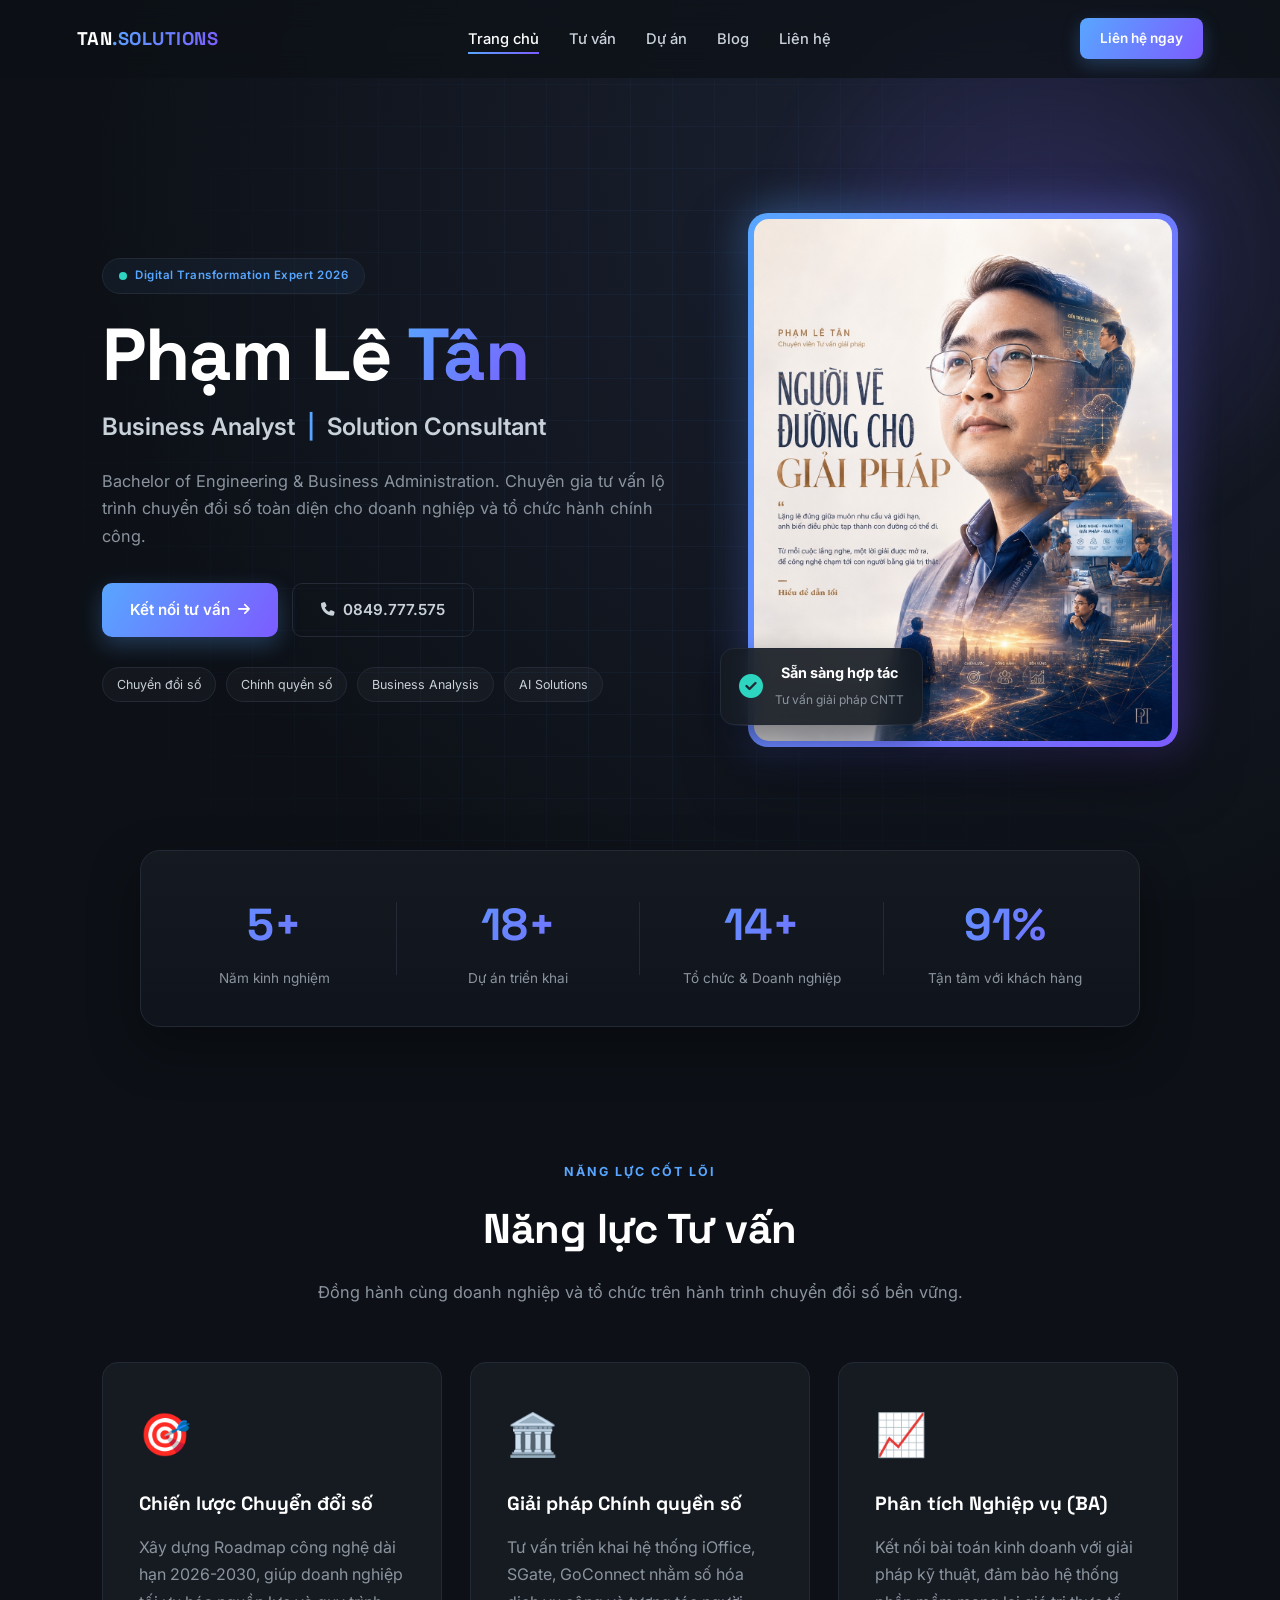
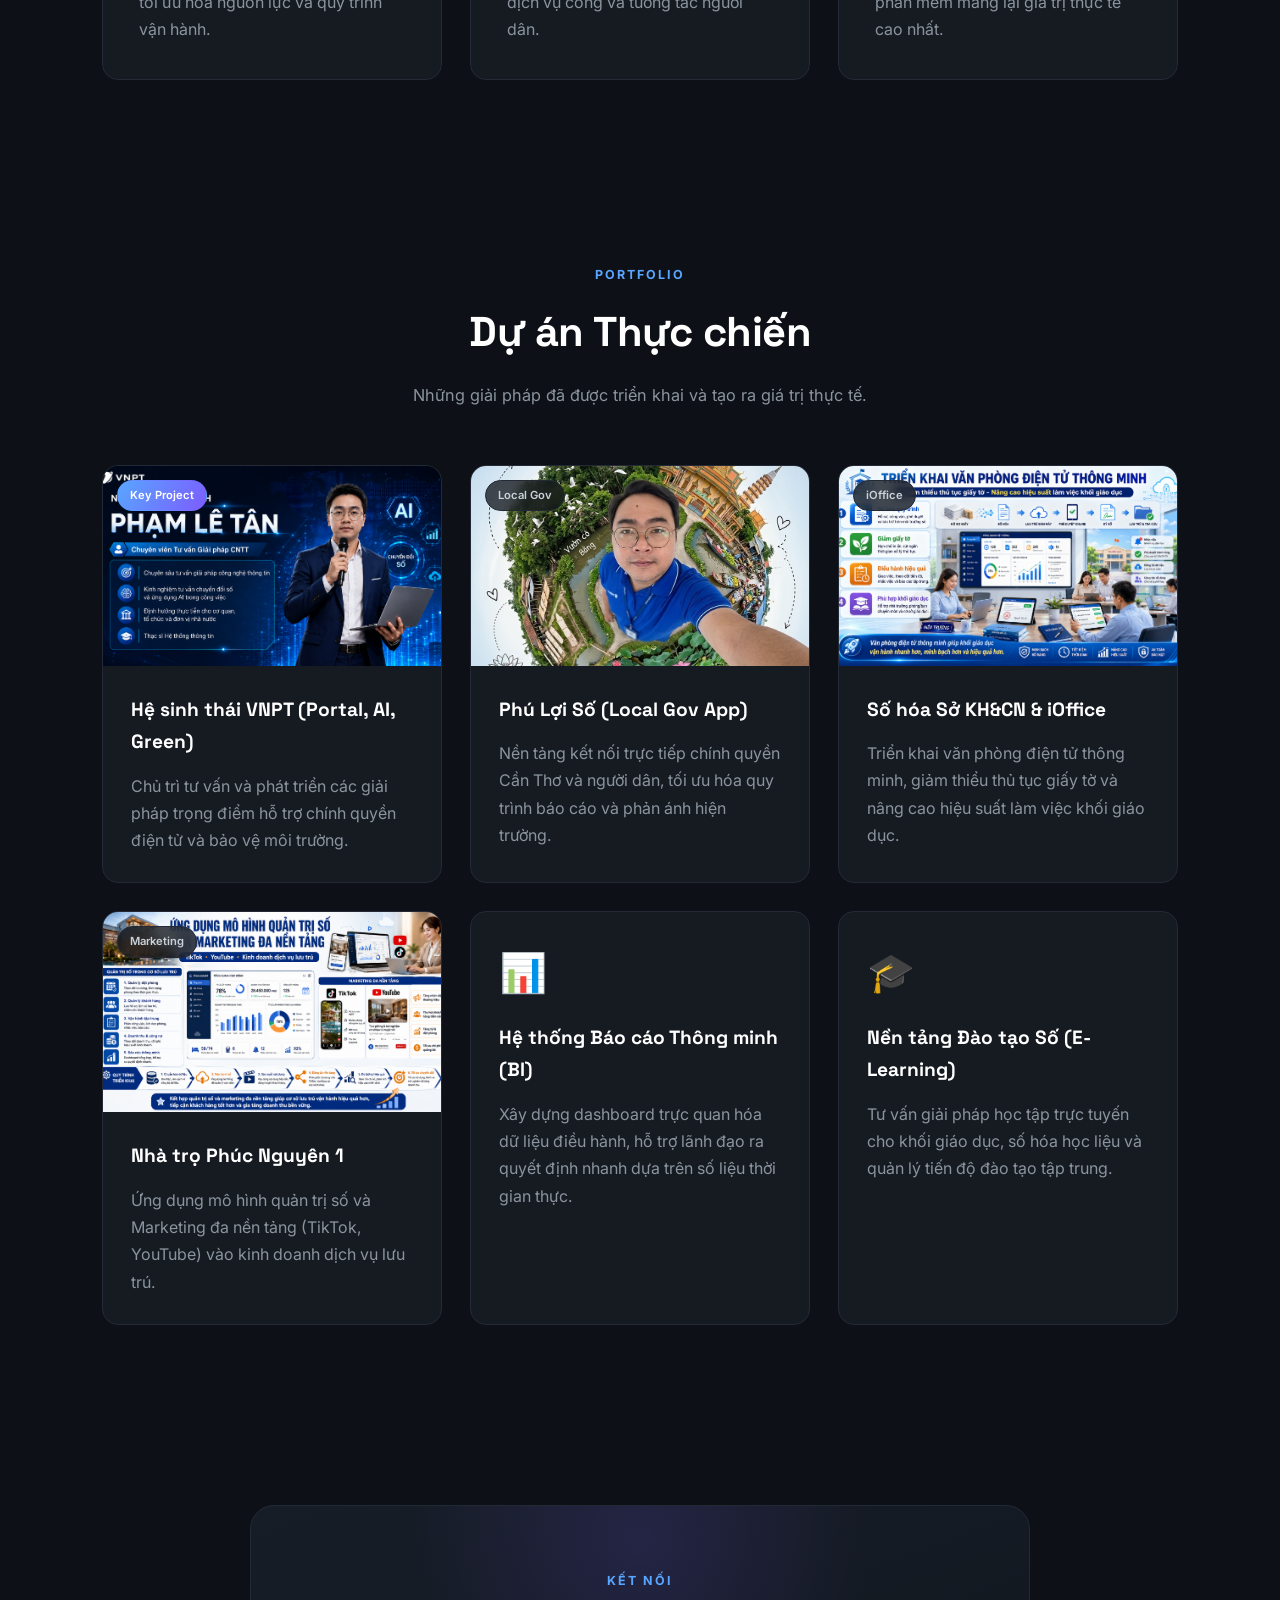
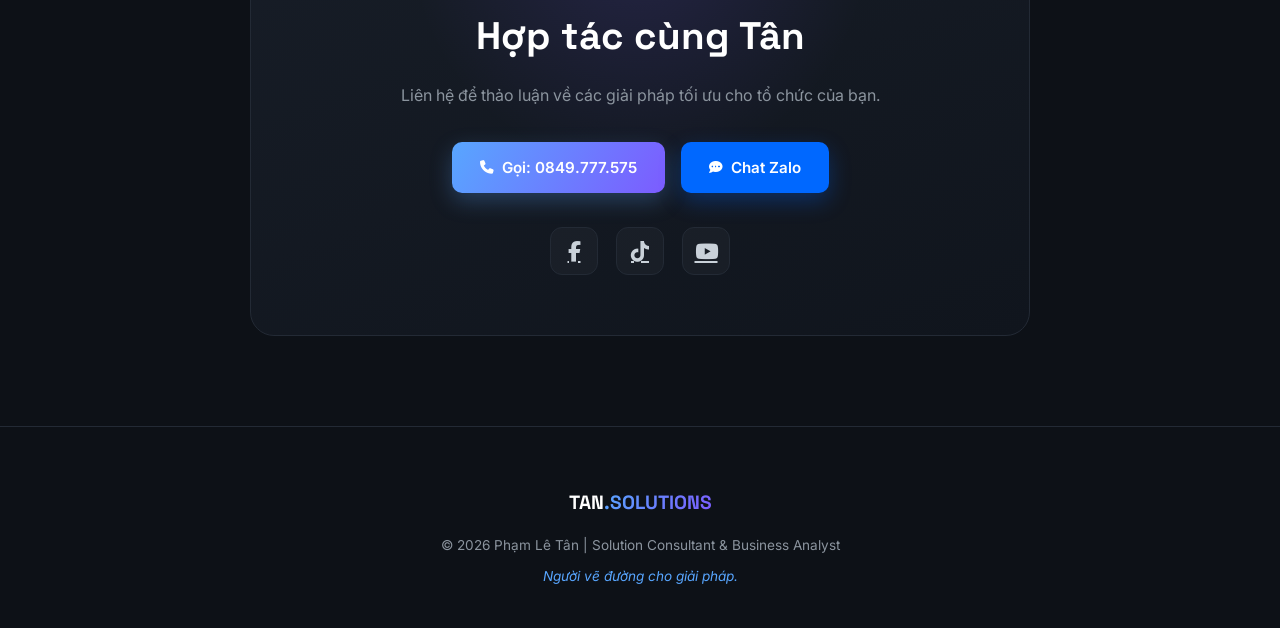
==== commit 4860ab97: "update update ngày 08/7/2026" ====
--- a/index.html
+++ b/index.html
@@ -30,6 +30,7 @@
             <li><a href="#home">Trang chủ</a></li>
             <li><a href="#consulting">Tư vấn</a></li>
             <li><a href="#projects">Dự án</a></li>
+            <li><a href="blog.html">Blog</a></li>
             <li><a href="#contact">Liên hệ</a></li>
         </ul>
         <a href="#contact" class="nav-cta">Liên hệ ngay</a>
@@ -149,17 +150,37 @@
                 </div>
             </div>
             <div class="card project-card">
-                <div class="project-body">
-                    <div class="project-icon">🗂️</div>
+                <div class="project-thumb">
+                    <img src="assets/img/anh5.png" alt="Số hóa Sở KH&amp;CN &amp; iOffice" loading="lazy">
+                    <span class="tag">iOffice</span>
+                </div>
+                <div class="project-body">
                     <h3>Số hóa Sở KH&amp;CN &amp; iOffice</h3>
                     <p>Triển khai văn phòng điện tử thông minh, giảm thiểu thủ tục giấy tờ và nâng cao hiệu suất làm việc khối giáo dục.</p>
                 </div>
             </div>
             <div class="card project-card">
-                <div class="project-body">
-                    <div class="project-icon">🏠</div>
+                <div class="project-thumb">
+                    <img src="assets/img/anh6.png" alt="Nhà trọ Phúc Nguyên 1" loading="lazy">
+                    <span class="tag">Marketing</span>
+                </div>
+                <div class="project-body">
                     <h3>Nhà trọ Phúc Nguyên 1</h3>
                     <p>Ứng dụng mô hình quản trị số và Marketing đa nền tảng (TikTok, YouTube) vào kinh doanh dịch vụ lưu trú.</p>
+                </div>
+            </div>
+            <div class="card project-card">
+                <div class="project-body">
+                    <div class="project-icon">📊</div>
+                    <h3>Hệ thống Báo cáo Thông minh (BI)</h3>
+                    <p>Xây dựng dashboard trực quan hóa dữ liệu điều hành, hỗ trợ lãnh đạo ra quyết định nhanh dựa trên số liệu thời gian thực.</p>
+                </div>
+            </div>
+            <div class="card project-card">
+                <div class="project-body">
+                    <div class="project-icon">🎓</div>
+                    <h3>Nền tảng Đào tạo Số (E-Learning)</h3>
+                    <p>Tư vấn giải pháp học tập trực tuyến cho khối giáo dục, số hóa học liệu và quản lý tiến độ đào tạo tập trung.</p>
                 </div>
             </div>
         </div>
--- a/css/style.css
+++ b/css/style.css
@@ -218,4 +218,95 @@
     .stat::after { display: none !important; }
     .contact-box { padding: 45px 22px; }
     .card { padding: 28px; }
+}
+
+/* ============================================================
+   BLOG
+   ============================================================ */
+.blog-hero {
+    position: relative; min-height: 52vh; display: flex; align-items: center;
+    justify-content: center; text-align: center; overflow: hidden;
+    padding: 140px 8% 70px; background: radial-gradient(circle at 70% 20%, #1a2030 0%, var(--bg-dark) 70%);
+}
+.blog-hero-content { position: relative; z-index: 1; max-width: 720px; animation: fadeUp 0.9s ease both; }
+.blog-hero h1 { font-family: 'Space Grotesk', sans-serif; font-size: clamp(2.2rem, 6vw, 3.6rem); color: #fff; margin: 12px 0 16px; letter-spacing: -1px; }
+.blog-hero p { font-size: 1.05rem; }
+
+.blog-main { max-width: 1320px; margin: 0 auto; padding: 60px 5% 90px; }
+
+.blog-toolbar { display: flex; justify-content: space-between; align-items: center; gap: 20px; flex-wrap: wrap; margin-bottom: 40px; }
+.blog-filters { display: flex; flex-wrap: wrap; gap: 10px; }
+.filter-chip { font-family: 'Inter', sans-serif; font-size: 0.85rem; font-weight: 500; color: var(--text-bright); background: rgba(255,255,255,0.03); border: 1px solid var(--border); padding: 9px 18px; border-radius: 30px; cursor: pointer; transition: var(--transition); }
+.filter-chip:hover { border-color: var(--primary); color: #fff; }
+.filter-chip.active { background: var(--gradient); border-color: transparent; color: #fff; box-shadow: 0 6px 16px rgba(88,166,255,0.3); }
+
+.blog-search { position: relative; display: flex; align-items: center; }
+.blog-search i { position: absolute; left: 16px; color: var(--text-main); font-size: 0.9rem; }
+.blog-search input { width: 260px; max-width: 100%; padding: 11px 16px 11px 42px; background: var(--card-bg); border: 1px solid var(--border); border-radius: 30px; color: var(--text-bright); font-family: 'Inter', sans-serif; font-size: 0.9rem; transition: var(--transition); }
+.blog-search input:focus { outline: none; border-color: var(--primary); box-shadow: 0 0 0 3px rgba(88,166,255,0.12); }
+
+.blog-grid { display: grid; grid-template-columns: repeat(auto-fill, minmax(320px, 1fr)); gap: 28px; }
+.blog-main .blog-grid { grid-template-columns: repeat(4, 1fr); gap: 22px; }
+
+.blog-card { display: flex; flex-direction: column; background: var(--card-bg); border: 1px solid var(--border); border-radius: 16px; overflow: hidden; text-decoration: none; transition: var(--transition); position: relative; }
+.blog-card:hover { transform: translateY(-8px); border-color: var(--primary); box-shadow: 0 18px 40px rgba(0,0,0,0.45); }
+.blog-card-thumb { position: relative; height: 170px; overflow: hidden; }
+.blog-card-thumb img { width: 100%; height: 100%; object-fit: cover; display: block; transition: var(--transition); }
+.blog-card:hover .blog-card-thumb img { transform: scale(1.06); }
+.blog-card-thumb .tag { position: absolute; top: 12px; left: 12px; }
+.blog-card-body { padding: 20px; display: flex; flex-direction: column; flex-grow: 1; }
+.blog-card-meta { display: flex; flex-wrap: wrap; gap: 14px; font-size: 0.74rem; color: var(--text-main); margin-bottom: 10px; }
+.blog-card-meta i { color: var(--primary); margin-right: 4px; }
+.blog-card h3 { font-family: 'Space Grotesk', sans-serif; color: #fff; font-size: 1.05rem; line-height: 1.4; margin-bottom: 10px; transition: var(--transition); display: -webkit-box; -webkit-line-clamp: 2; -webkit-box-orient: vertical; overflow: hidden; min-height: 2.9em; }
+.blog-card:hover h3 { color: var(--primary); }
+.blog-card p { font-size: 0.86rem; line-height: 1.6; margin-bottom: 16px; flex-grow: 1; display: -webkit-box; -webkit-line-clamp: 3; -webkit-box-orient: vertical; overflow: hidden; }
+.blog-card-more { font-size: 0.82rem; font-weight: 600; color: var(--primary); display: inline-flex; align-items: center; gap: 6px; }
+.blog-card:hover .blog-card-more i { transform: translateX(4px); transition: var(--transition); }
+
+.blog-empty { text-align: center; padding: 80px 20px; color: var(--text-main); }
+.blog-empty i { font-size: 3rem; color: var(--border); margin-bottom: 16px; }
+
+/* Trang bài viết */
+.post-main { max-width: 1200px; margin: 0 auto; padding: 130px 6% 80px; }
+.post-back { display: inline-flex; align-items: center; gap: 8px; color: var(--text-main); text-decoration: none; font-size: 0.9rem; margin-bottom: 24px; transition: var(--transition); }
+.post-back:hover { color: var(--primary); }
+.post-cat { display: inline-block; margin-bottom: 18px; }
+.post-title { font-family: 'Space Grotesk', sans-serif; font-size: clamp(1.9rem, 5vw, 3rem); line-height: 1.15; color: #fff; letter-spacing: -0.5px; margin-bottom: 20px; }
+.post-meta { display: flex; flex-wrap: wrap; gap: 22px; font-size: 0.88rem; color: var(--text-main); padding-bottom: 26px; border-bottom: 1px solid var(--border); margin-bottom: 32px; }
+.post-meta i { color: var(--primary); margin-right: 6px; }
+.post-cover { max-width: 760px; margin: 0 auto 40px; border-radius: 18px; overflow: hidden; border: 1px solid var(--border); }
+.post-cover img { width: 100%; max-height: 420px; object-fit: cover; display: block; }
+
+.post-content { font-size: 1.06rem; line-height: 1.85; color: var(--text-bright); }
+.post-content p { margin-bottom: 22px; }
+.post-content h2 { font-family: 'Space Grotesk', sans-serif; color: #fff; font-size: 1.5rem; margin: 38px 0 16px; }
+.post-content ul, .post-content ol { margin: 0 0 22px 22px; }
+.post-content li { margin-bottom: 10px; }
+.post-content a { color: var(--primary); }
+.post-content blockquote { margin: 30px 0; padding: 18px 26px; border-left: 3px solid var(--primary); background: rgba(88,166,255,0.06); border-radius: 0 12px 12px 0; color: #fff; font-style: italic; font-size: 1.1rem; }
+.post-content img { display: block; max-width: 760px; width: 100%; margin: 20px auto; border-radius: 12px; }
+
+.post-share { display: flex; align-items: center; gap: 12px; margin-top: 50px; padding-top: 30px; border-top: 1px solid var(--border); }
+.post-share span { color: var(--text-main); font-size: 0.9rem; }
+.post-share a, .post-share button { width: 42px; height: 42px; display: flex; align-items: center; justify-content: center; border-radius: 10px; background: rgba(255,255,255,0.03); border: 1px solid var(--border); color: var(--text-bright); font-size: 1rem; cursor: pointer; text-decoration: none; transition: var(--transition); }
+.post-share a:hover, .post-share button:hover { transform: translateY(-3px); color: #fff; border-color: var(--primary); }
+
+.post-related { max-width: 1150px; margin: 20px auto 0; padding: 60px 6% 0; border-top: 1px solid var(--border); }
+.post-related .section-title { justify-content: flex-start; text-align: left; margin-bottom: 30px; }
+
+.post-notfound { text-align: center; padding: 60px 20px; }
+.post-notfound i { font-size: 3.4rem; color: var(--primary); margin-bottom: 20px; }
+.post-notfound h1 { font-family: 'Space Grotesk', sans-serif; color: #fff; font-size: 2rem; margin-bottom: 12px; }
+.post-notfound p { margin-bottom: 28px; }
+
+@media (max-width: 1100px) {
+    .blog-main .blog-grid { grid-template-columns: repeat(3, 1fr); }
+}
+@media (max-width: 860px) {
+    .blog-main .blog-grid { grid-template-columns: repeat(2, 1fr); }
+}
+@media (max-width: 640px) {
+    .blog-toolbar { flex-direction: column; align-items: stretch; }
+    .blog-search input { width: 100%; }
+    .blog-grid, .blog-main .blog-grid { grid-template-columns: 1fr; }
 }
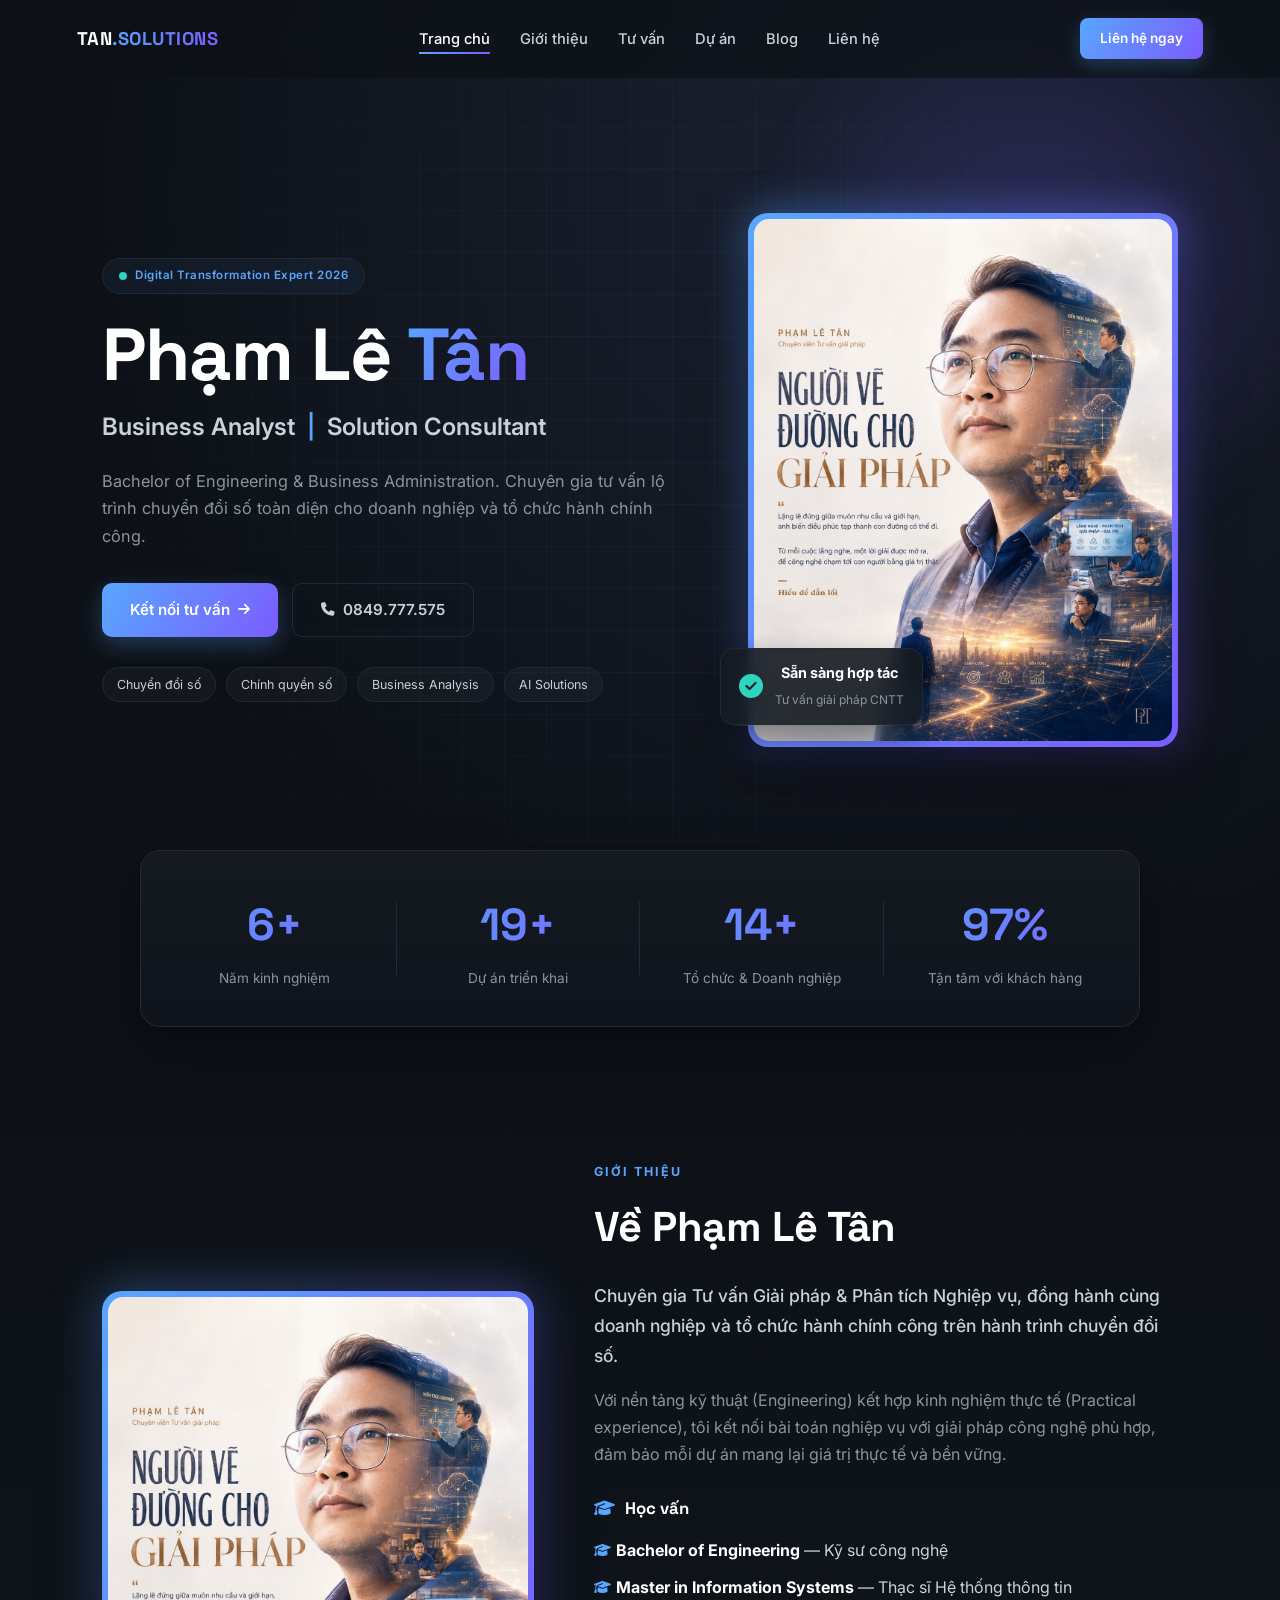
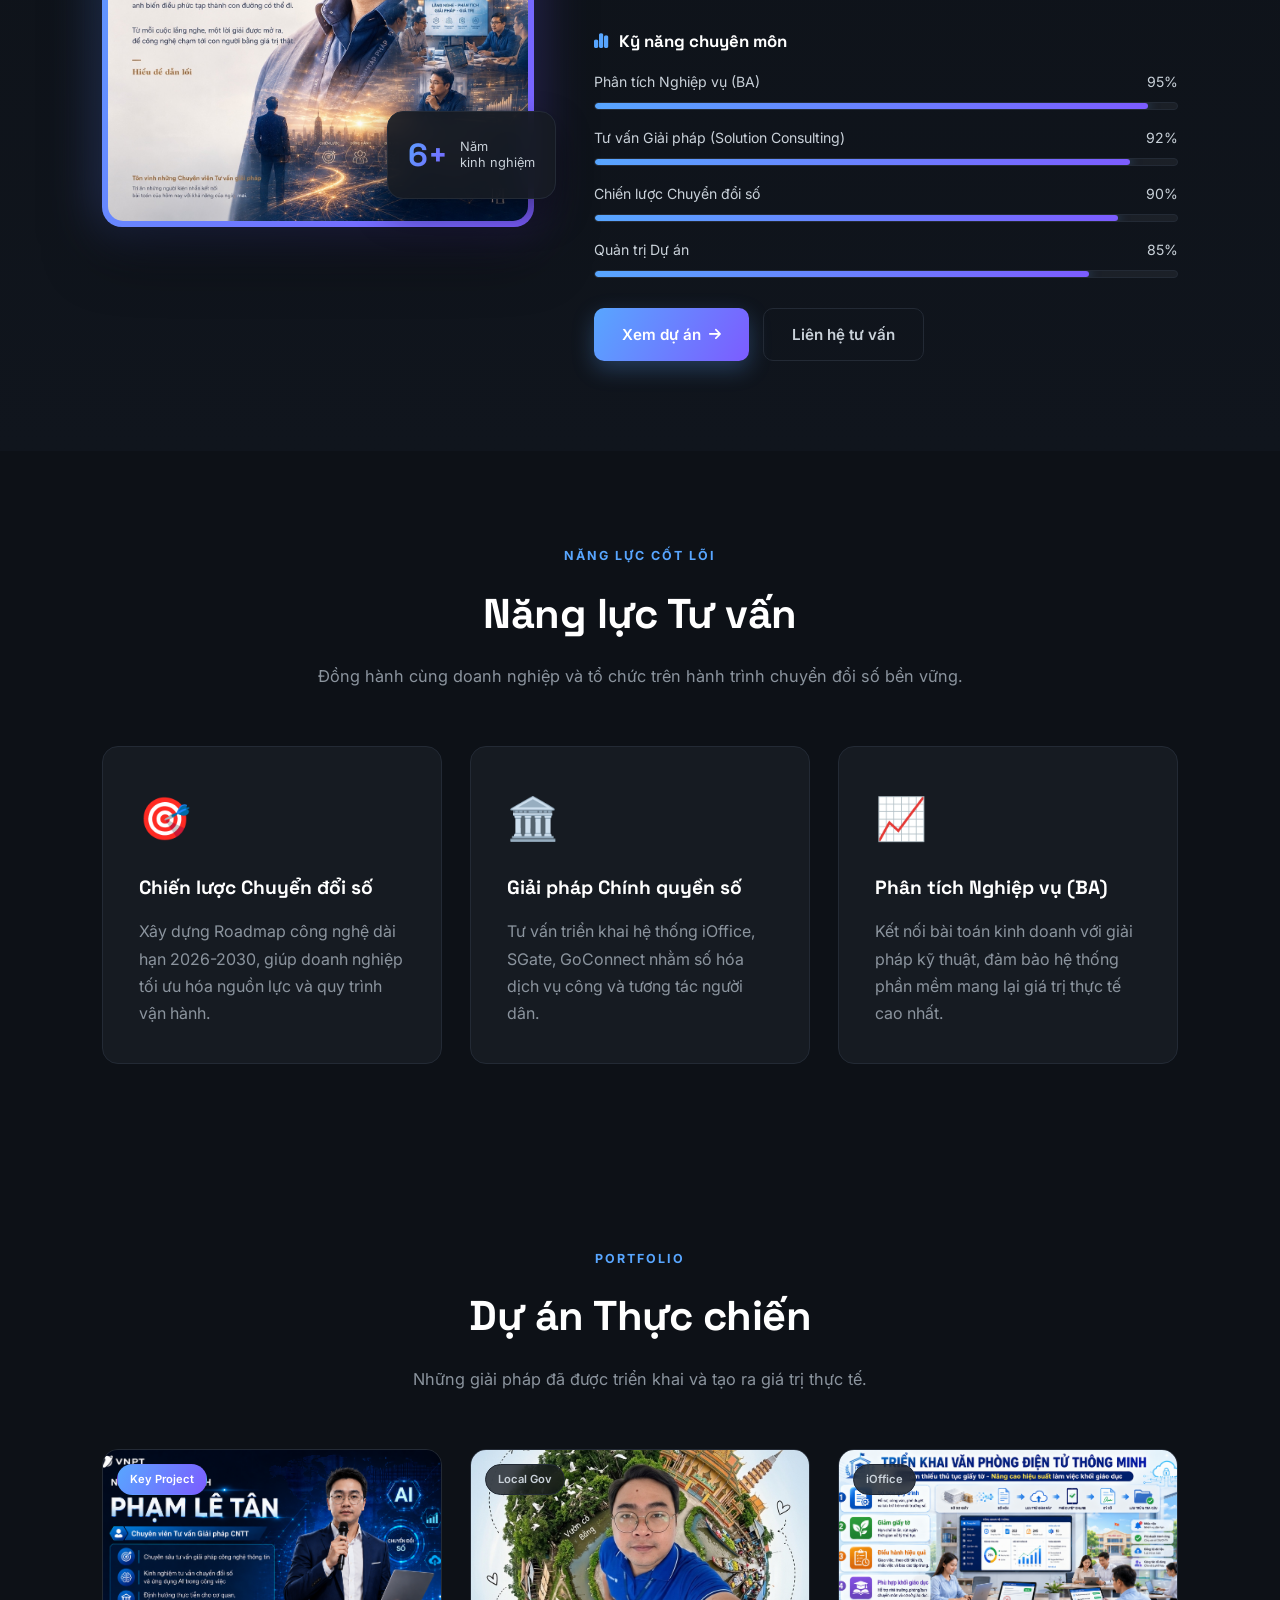
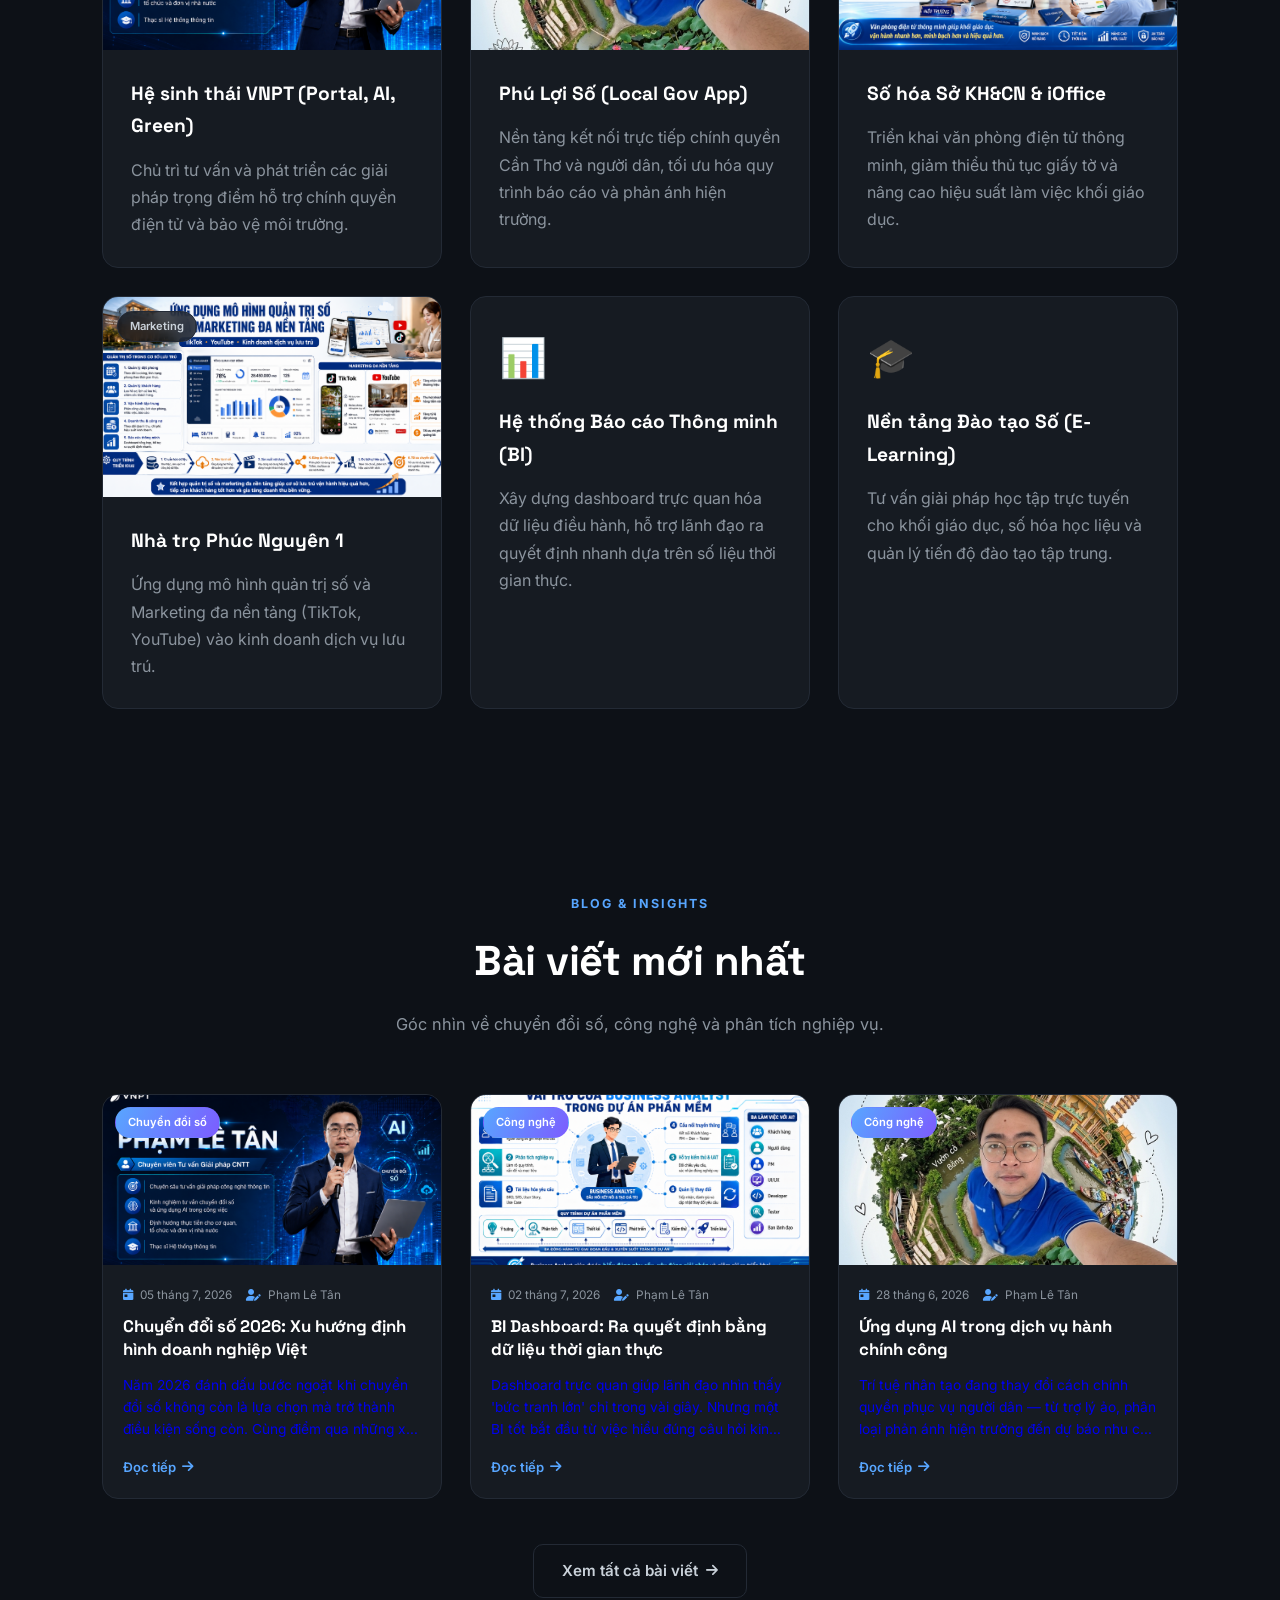
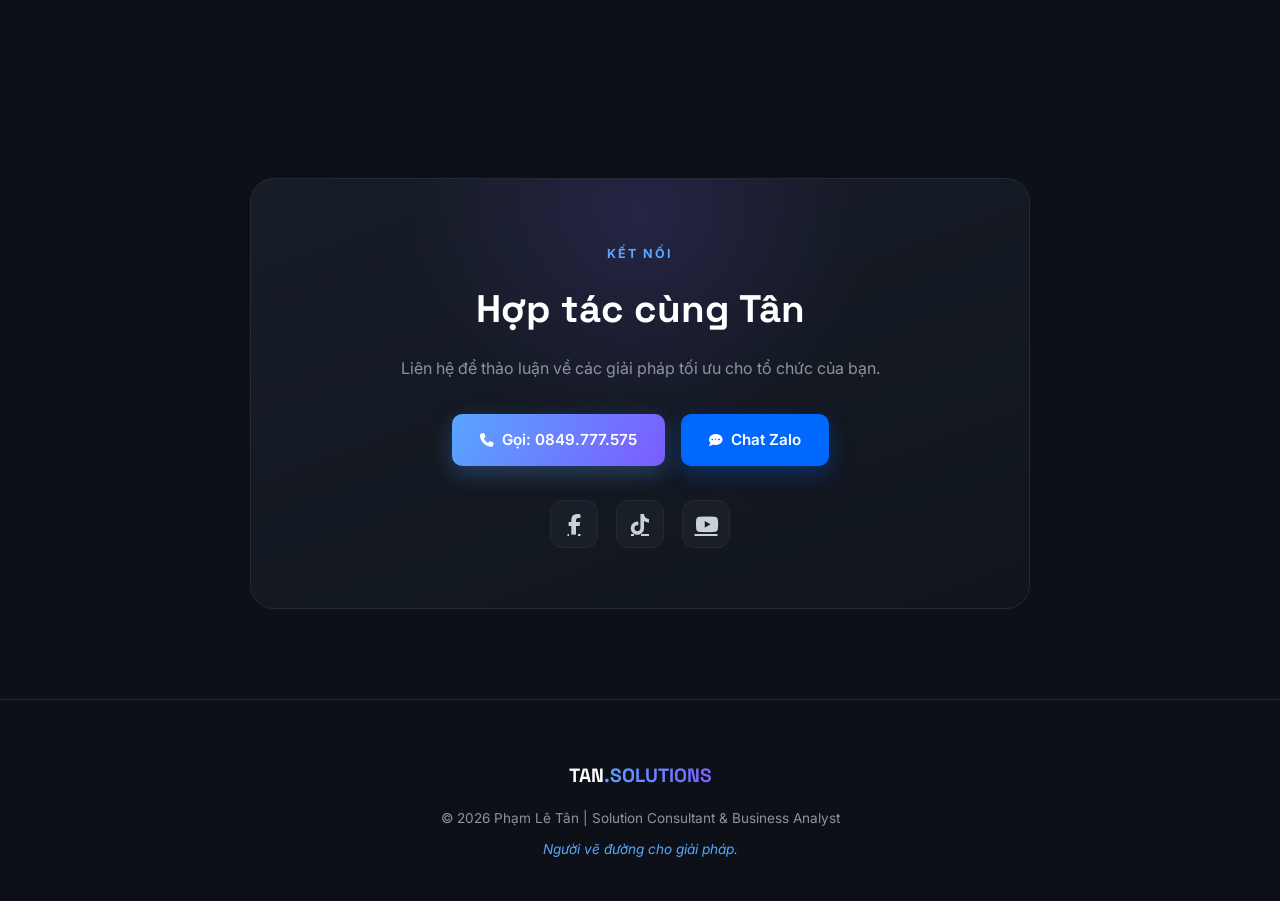
==== commit 8dd11154: "update tiếp" ====
--- a/index.html
+++ b/index.html
@@ -28,6 +28,7 @@
         <a href="#home" class="logo">TAN<span>.SOLUTIONS</span></a>
         <ul class="nav-links" id="navLinks">
             <li><a href="#home">Trang chủ</a></li>
+            <li><a href="#about">Giới thiệu</a></li>
             <li><a href="#consulting">Tư vấn</a></li>
             <li><a href="#projects">Dự án</a></li>
             <li><a href="blog.html">Blog</a></li>
@@ -97,6 +98,59 @@
         </div>
     </section>
 
+    <section id="about" class="reveal">
+        <div class="about-wrap">
+            <div class="about-visual">
+                <div class="about-image-frame">
+                    <img src="assets/img/anh2.jpg" alt="Phạm Lê Tân - Solution Consultant" loading="lazy">
+                </div>
+                <div class="about-exp-card">
+                    <span class="about-exp-num">6+</span>
+                    <span class="about-exp-text">Năm<br>kinh nghiệm</span>
+                </div>
+            </div>
+            <div class="about-body">
+                <span class="section-tagline">Giới thiệu</span>
+                <h2 class="section-title">Về Phạm Lê Tân</h2>
+                <p class="about-lead">Chuyên gia Tư vấn Giải pháp &amp; Phân tích Nghiệp vụ, đồng hành cùng doanh nghiệp và tổ chức hành chính công trên hành trình chuyển đổi số.</p>
+                <p>Với nền tảng kỹ thuật (Engineering) kết hợp kinh nghiệm thực tế (Practical experience), tôi kết nối bài toán nghiệp vụ với giải pháp công nghệ phù hợp, đảm bảo mỗi dự án mang lại giá trị thực tế và bền vững.</p>
+
+                <div class="about-edu">
+                    <h3><i class="fas fa-graduation-cap"></i> Học vấn</h3>
+                    <ul>
+                        <li><strong>Bachelor of Engineering</strong> — Kỹ sư công nghệ</li>
+                        <li><strong>Master in Information Systems</strong> — Thạc sĩ Hệ thống thông tin</li>
+                    </ul>
+                </div>
+
+                <div class="about-skills">
+                    <h3><i class="fas fa-chart-simple"></i> Kỹ năng chuyên môn</h3>
+                    <div class="skill">
+                        <div class="skill-head"><span>Phân tích Nghiệp vụ (BA)</span><span>95%</span></div>
+                        <div class="skill-bar"><span class="skill-fill" style="--pct:95%"></span></div>
+                    </div>
+                    <div class="skill">
+                        <div class="skill-head"><span>Tư vấn Giải pháp (Solution Consulting)</span><span>92%</span></div>
+                        <div class="skill-bar"><span class="skill-fill" style="--pct:92%"></span></div>
+                    </div>
+                    <div class="skill">
+                        <div class="skill-head"><span>Chiến lược Chuyển đổi số</span><span>90%</span></div>
+                        <div class="skill-bar"><span class="skill-fill" style="--pct:90%"></span></div>
+                    </div>
+                    <div class="skill">
+                        <div class="skill-head"><span>Quản trị Dự án</span><span>85%</span></div>
+                        <div class="skill-bar"><span class="skill-fill" style="--pct:85%"></span></div>
+                    </div>
+                </div>
+
+                <div class="about-btns">
+                    <a href="#projects" class="btn">Xem dự án <i class="fas fa-arrow-right"></i></a>
+                    <a href="#contact" class="btn btn-outline">Liên hệ tư vấn</a>
+                </div>
+            </div>
+        </div>
+    </section>
+
     <section id="consulting" class="reveal">
         <div class="section-head">
             <span class="section-tagline">Năng lực cốt lõi</span>
@@ -186,6 +240,18 @@
         </div>
     </section>
 
+    <section id="latest" class="reveal">
+        <div class="section-head">
+            <span class="section-tagline">Blog &amp; Insights</span>
+            <h2 class="section-title">Bài viết mới nhất</h2>
+            <p class="section-desc">Góc nhìn về chuyển đổi số, công nghệ và phân tích nghiệp vụ.</p>
+        </div>
+        <div class="latest-grid" id="latestPosts"></div>
+        <div class="latest-cta">
+            <a href="blog.html" class="btn btn-outline">Xem tất cả bài viết <i class="fas fa-arrow-right"></i></a>
+        </div>
+    </section>
+
     <section id="contact" class="reveal">
         <div class="contact-box">
             <span class="section-tagline">Kết nối</span>
@@ -213,6 +279,7 @@
 
     <a href="#home" class="back-to-top" id="backToTop" aria-label="Lên đầu trang"><i class="fas fa-arrow-up"></i></a>
 
+    <script src="js/blog-data.js"></script>
     <script src="js/script.js"></script>
 </body>
 </html>
--- a/css/style.css
+++ b/css/style.css
@@ -127,6 +127,38 @@
 
 .grid { display: grid; grid-template-columns: repeat(auto-fit, minmax(280px, 1fr)); gap: 28px; max-width: 1150px; margin: 0 auto; }
 
+/* About */
+#about { background: linear-gradient(180deg, var(--bg-dark), var(--bg-soft)); }
+.about-wrap { max-width: 1150px; margin: 0 auto; display: grid; grid-template-columns: 0.85fr 1.15fr; gap: 60px; align-items: center; }
+.about-visual { position: relative; }
+.about-image-frame { position: relative; border-radius: 20px; padding: 6px; background: var(--gradient); box-shadow: 0 25px 55px rgba(0,0,0,0.5); }
+.about-image-frame::before { content: ''; position: absolute; inset: -2px; border-radius: 22px; background: var(--gradient); filter: blur(24px); opacity: 0.4; z-index: -1; }
+.about-image-frame img { width: 100%; display: block; border-radius: 15px; }
+.about-exp-card { position: absolute; right: -22px; bottom: 28px; display: flex; align-items: center; gap: 12px; background: rgba(22,27,34,0.92); backdrop-filter: blur(10px); border: 1px solid var(--border); padding: 16px 20px; border-radius: 16px; box-shadow: 0 16px 34px rgba(0,0,0,0.45); }
+.about-exp-num { font-family: 'Space Grotesk', sans-serif; font-size: 2rem; font-weight: 700; background: var(--gradient); -webkit-background-clip: text; background-clip: text; -webkit-text-fill-color: transparent; }
+.about-exp-text { font-size: 0.8rem; color: var(--text-bright); line-height: 1.3; }
+
+.about-body .section-tagline { margin-bottom: 10px; }
+.about-body .section-title { margin-bottom: 18px; }
+.about-lead { color: var(--text-bright); font-size: 1.1rem; font-weight: 500; margin-bottom: 16px; }
+.about-body > p { margin-bottom: 16px; }
+
+.about-edu, .about-skills { margin-top: 26px; }
+.about-edu h3, .about-skills h3 { font-family: 'Space Grotesk', sans-serif; color: #fff; font-size: 1.05rem; margin-bottom: 14px; display: flex; align-items: center; gap: 10px; }
+.about-edu h3 i, .about-skills h3 i { color: var(--primary); }
+.about-edu ul { list-style: none; display: flex; flex-direction: column; gap: 10px; }
+.about-edu li { position: relative; padding-left: 22px; color: var(--text-bright); }
+.about-edu li::before { content: '\f19d'; font-family: 'Font Awesome 6 Free'; font-weight: 900; position: absolute; left: 0; top: 2px; color: var(--primary); font-size: 0.85rem; }
+.about-edu li strong { color: #fff; }
+
+.skill { margin-bottom: 16px; }
+.skill-head { display: flex; justify-content: space-between; font-size: 0.88rem; color: var(--text-bright); margin-bottom: 8px; }
+.skill-bar { height: 8px; background: rgba(255,255,255,0.05); border: 1px solid var(--border); border-radius: 20px; overflow: hidden; }
+.skill-fill { display: block; height: 100%; width: 0; border-radius: 20px; background: var(--gradient); box-shadow: 0 0 12px rgba(88,166,255,0.5); transition: width 1.3s cubic-bezier(0.4, 0, 0.2, 1); }
+.reveal.active .skill-fill { width: var(--pct); }
+
+.about-btns { display: flex; flex-wrap: wrap; gap: 14px; margin-top: 30px; }
+
 /* Cards */
 .card { position: relative; background: var(--card-bg); padding: 36px; border-radius: 16px; border: 1px solid var(--border); transition: var(--transition); overflow: hidden; }
 .card::before { content: ''; position: absolute; inset: 0; border-radius: 16px; padding: 1px; background: var(--gradient); -webkit-mask: linear-gradient(#fff 0 0) content-box, linear-gradient(#fff 0 0); -webkit-mask-composite: xor; mask-composite: exclude; opacity: 0; transition: var(--transition); }
@@ -211,6 +243,10 @@
     .hero-image { flex: 0 0 auto; max-width: 300px; }
     .hero-btns, .hero-tech { justify-content: center; }
     .hero-float-card { left: 50%; transform: translateX(-50%); bottom: -22px; }
+
+    .about-wrap { grid-template-columns: 1fr; gap: 50px; }
+    .about-visual { max-width: 360px; margin: 0 auto; }
+    .about-btns { justify-content: center; }
 }
 @media (max-width: 560px) {
     section { padding: 70px 6%; }
@@ -218,6 +254,7 @@
     .stat::after { display: none !important; }
     .contact-box { padding: 45px 22px; }
     .card { padding: 28px; }
+    .about-exp-card { right: 50%; transform: translateX(50%); }
 }
 
 /* ============================================================
@@ -266,6 +303,10 @@
 .blog-empty { text-align: center; padding: 80px 20px; color: var(--text-main); }
 .blog-empty i { font-size: 3rem; color: var(--border); margin-bottom: 16px; }
 
+/* Bài viết mới nhất (trang chủ) */
+.latest-grid { display: grid; grid-template-columns: repeat(3, 1fr); gap: 28px; max-width: 1150px; margin: 0 auto; }
+.latest-cta { text-align: center; margin-top: 45px; }
+
 /* Trang bài viết */
 .post-main { max-width: 1200px; margin: 0 auto; padding: 130px 6% 80px; }
 .post-back { display: inline-flex; align-items: center; gap: 8px; color: var(--text-main); text-decoration: none; font-size: 0.9rem; margin-bottom: 24px; transition: var(--transition); }
@@ -304,9 +345,11 @@
 }
 @media (max-width: 860px) {
     .blog-main .blog-grid { grid-template-columns: repeat(2, 1fr); }
+    .latest-grid { grid-template-columns: repeat(2, 1fr); }
 }
 @media (max-width: 640px) {
     .blog-toolbar { flex-direction: column; align-items: stretch; }
     .blog-search input { width: 100%; }
     .blog-grid, .blog-main .blog-grid { grid-template-columns: 1fr; }
+    .latest-grid { grid-template-columns: 1fr; }
 }
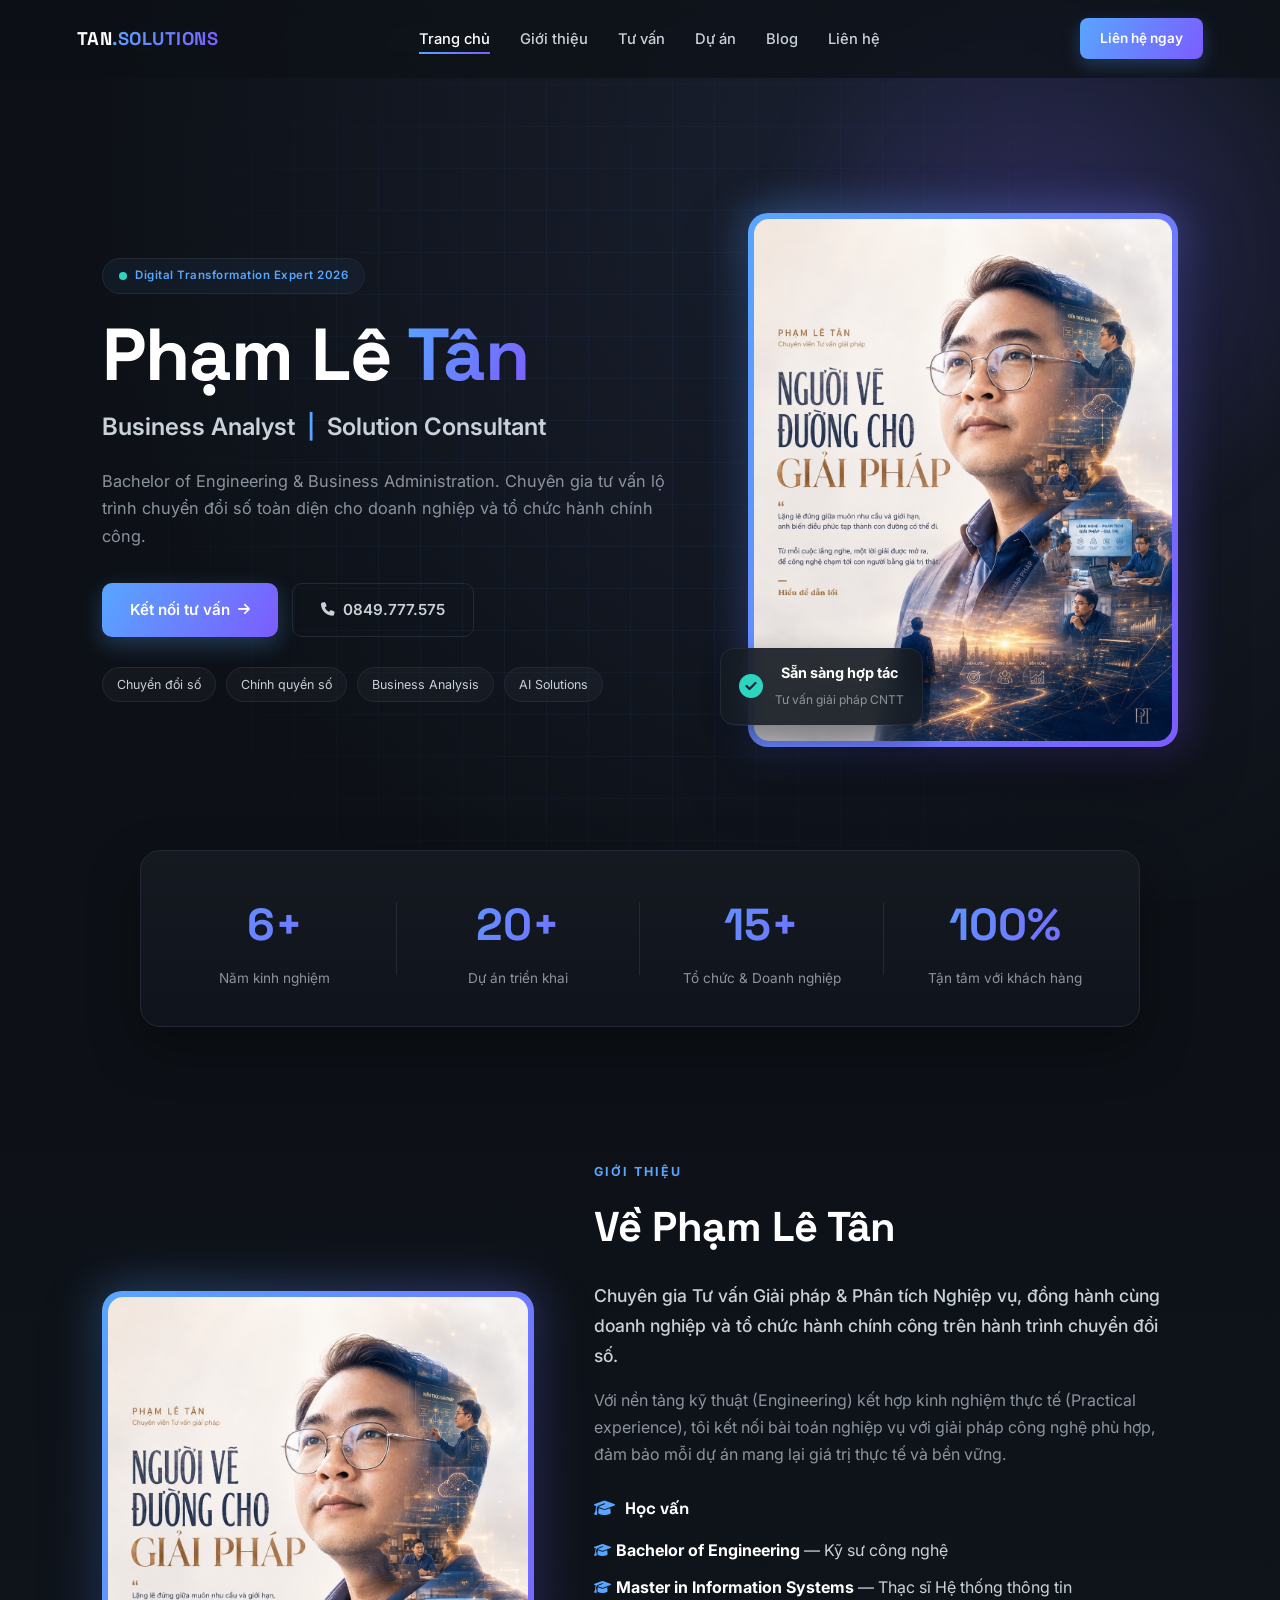
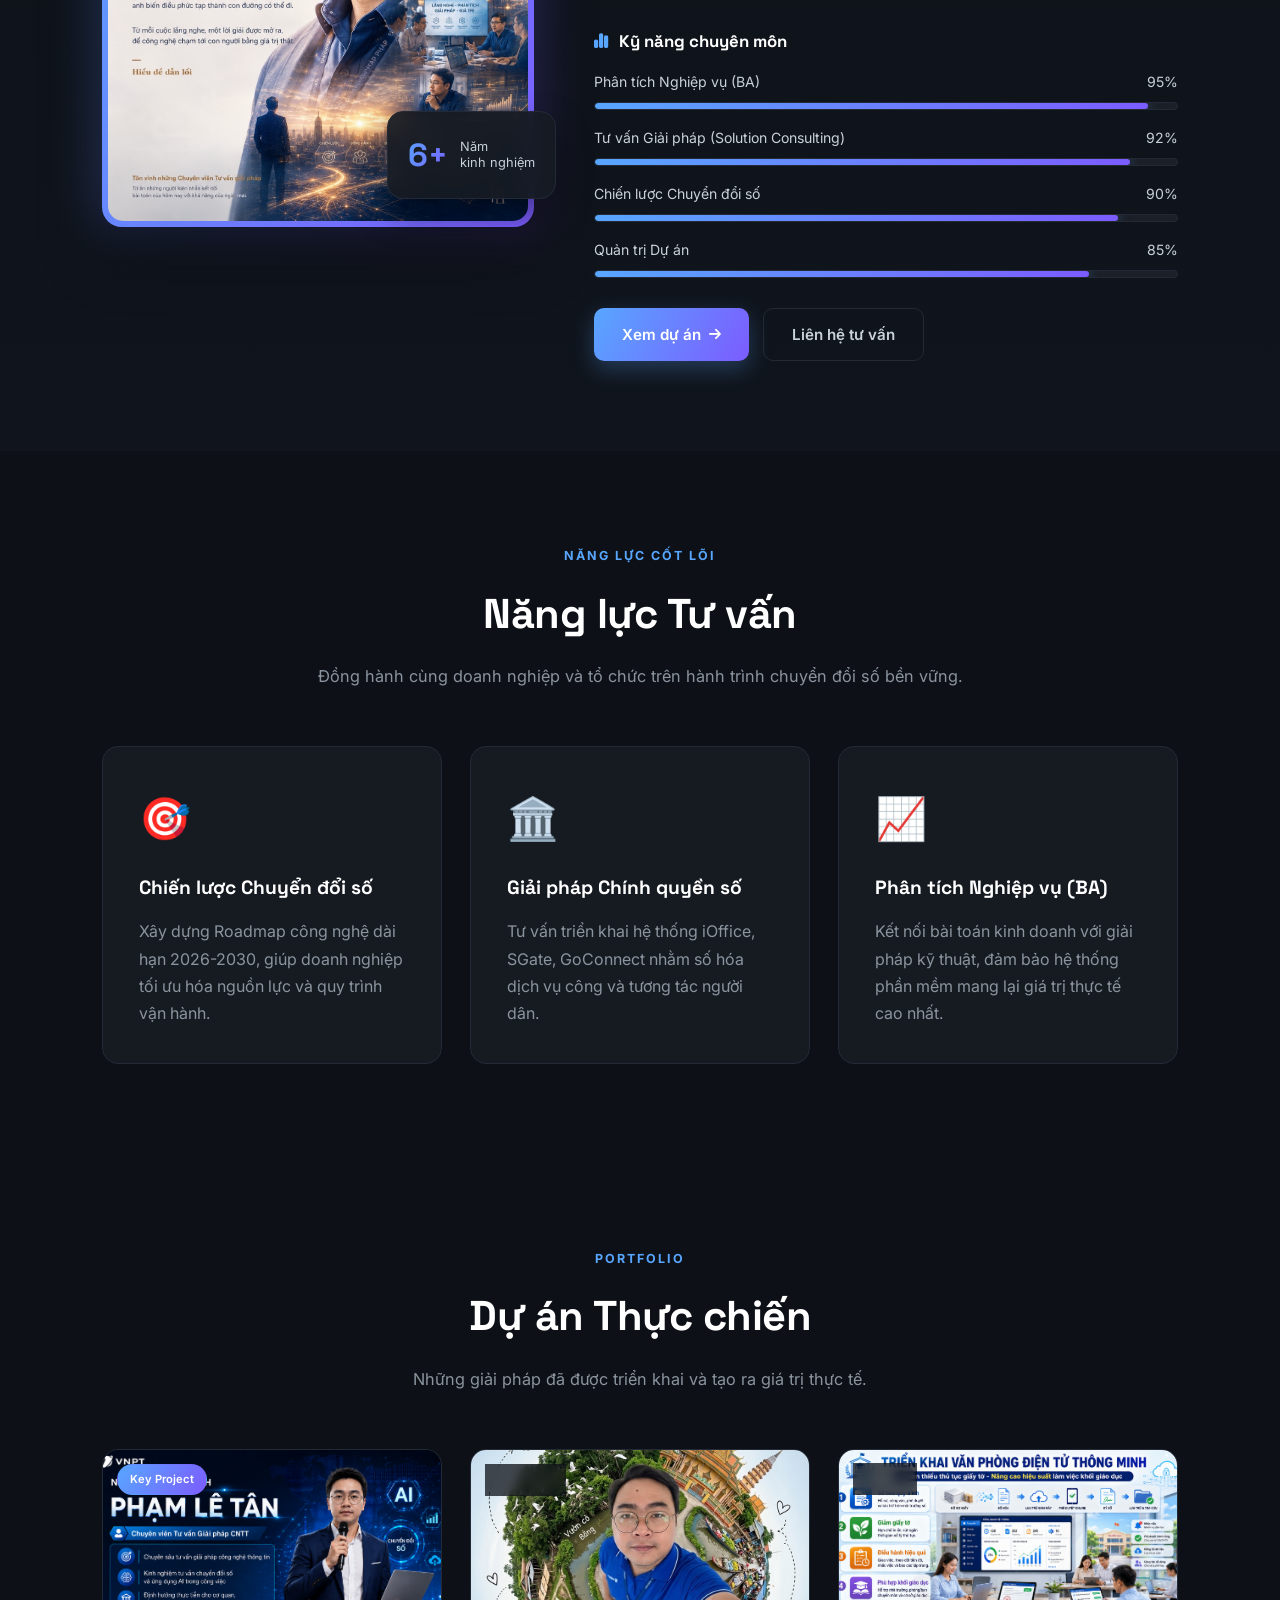
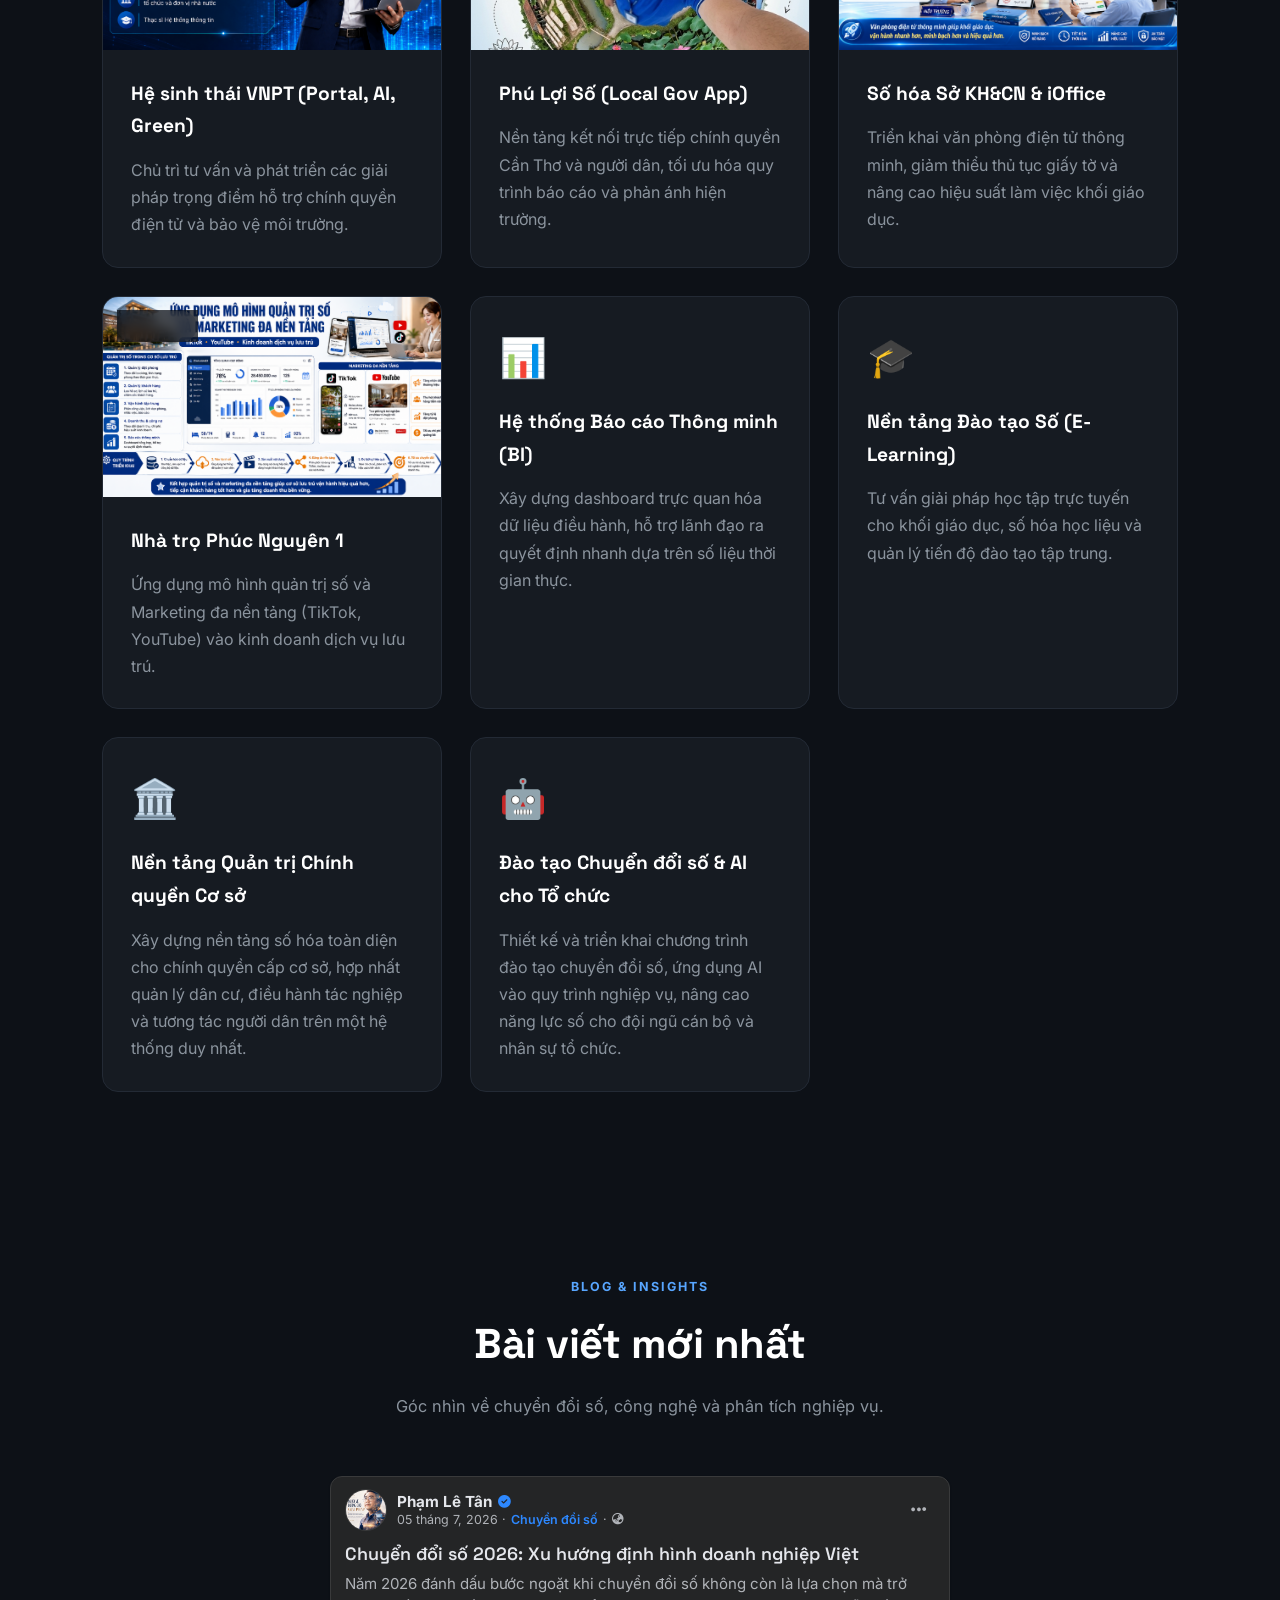
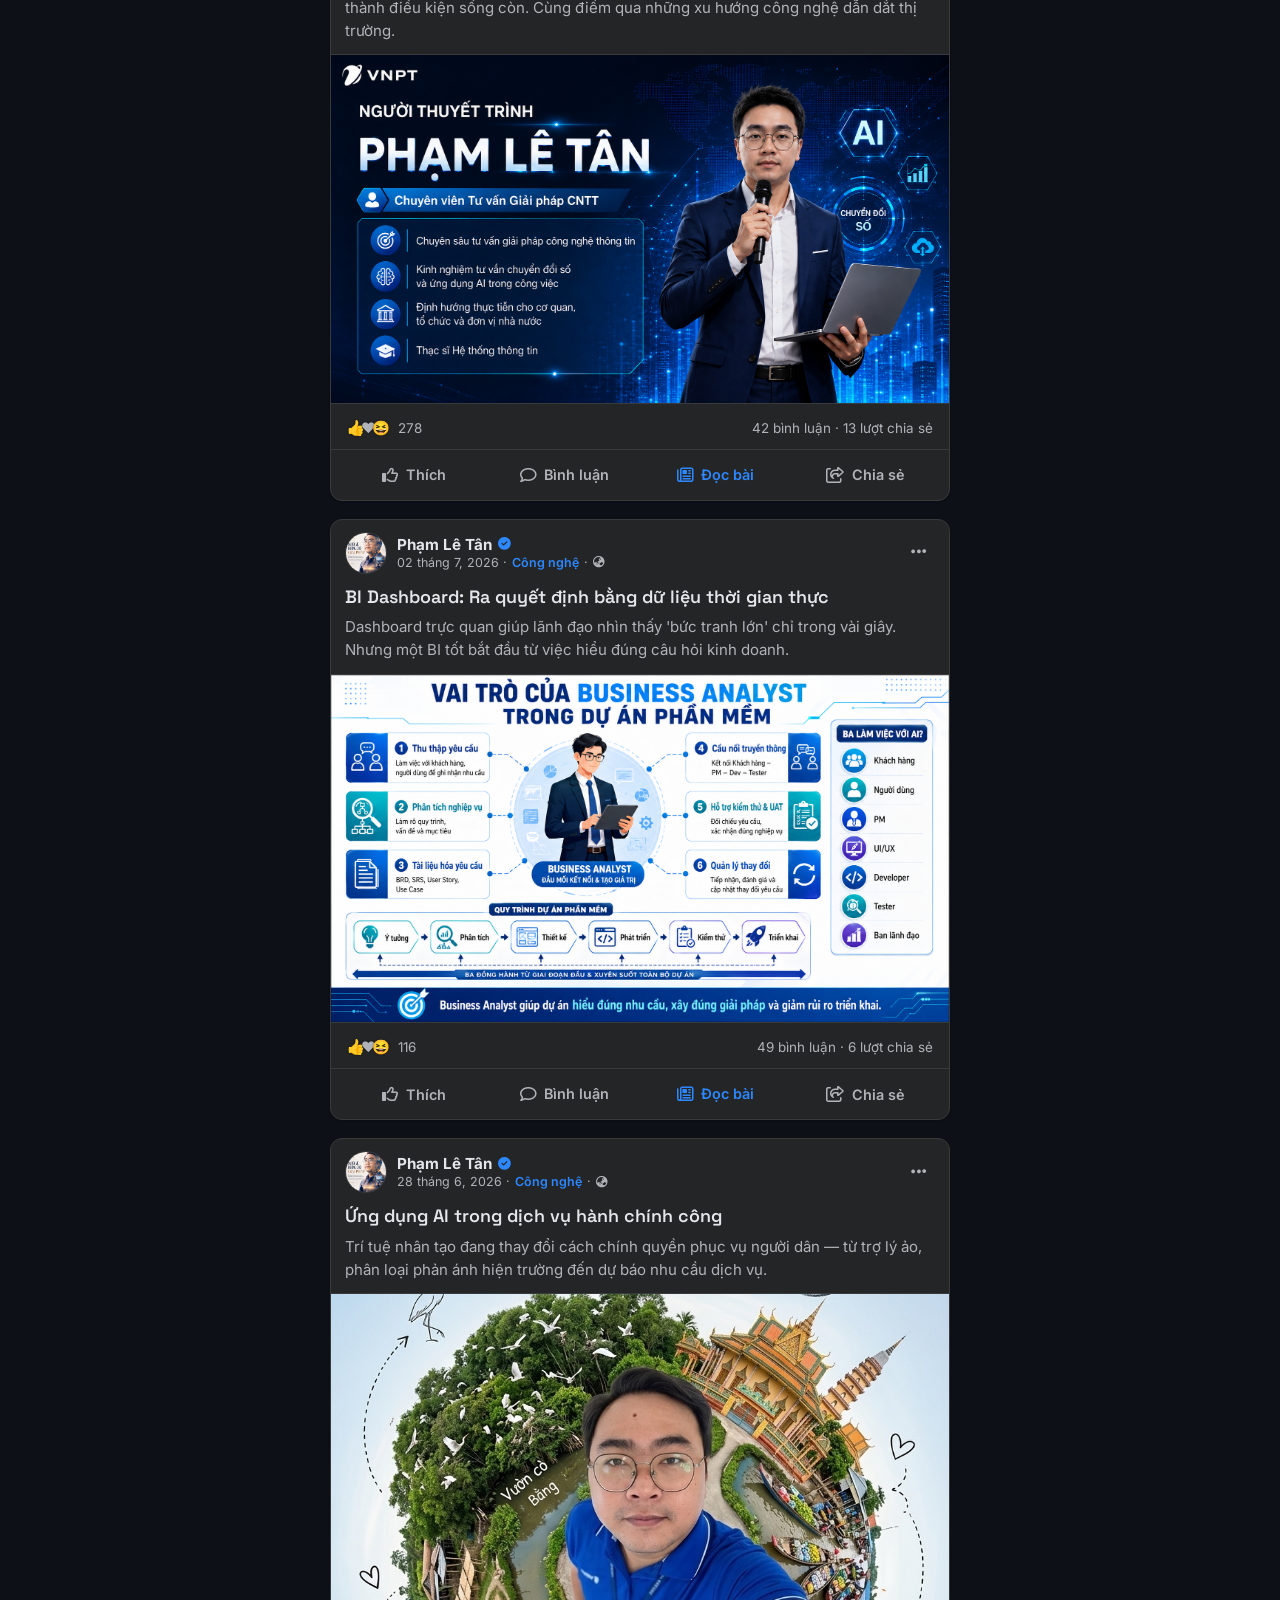
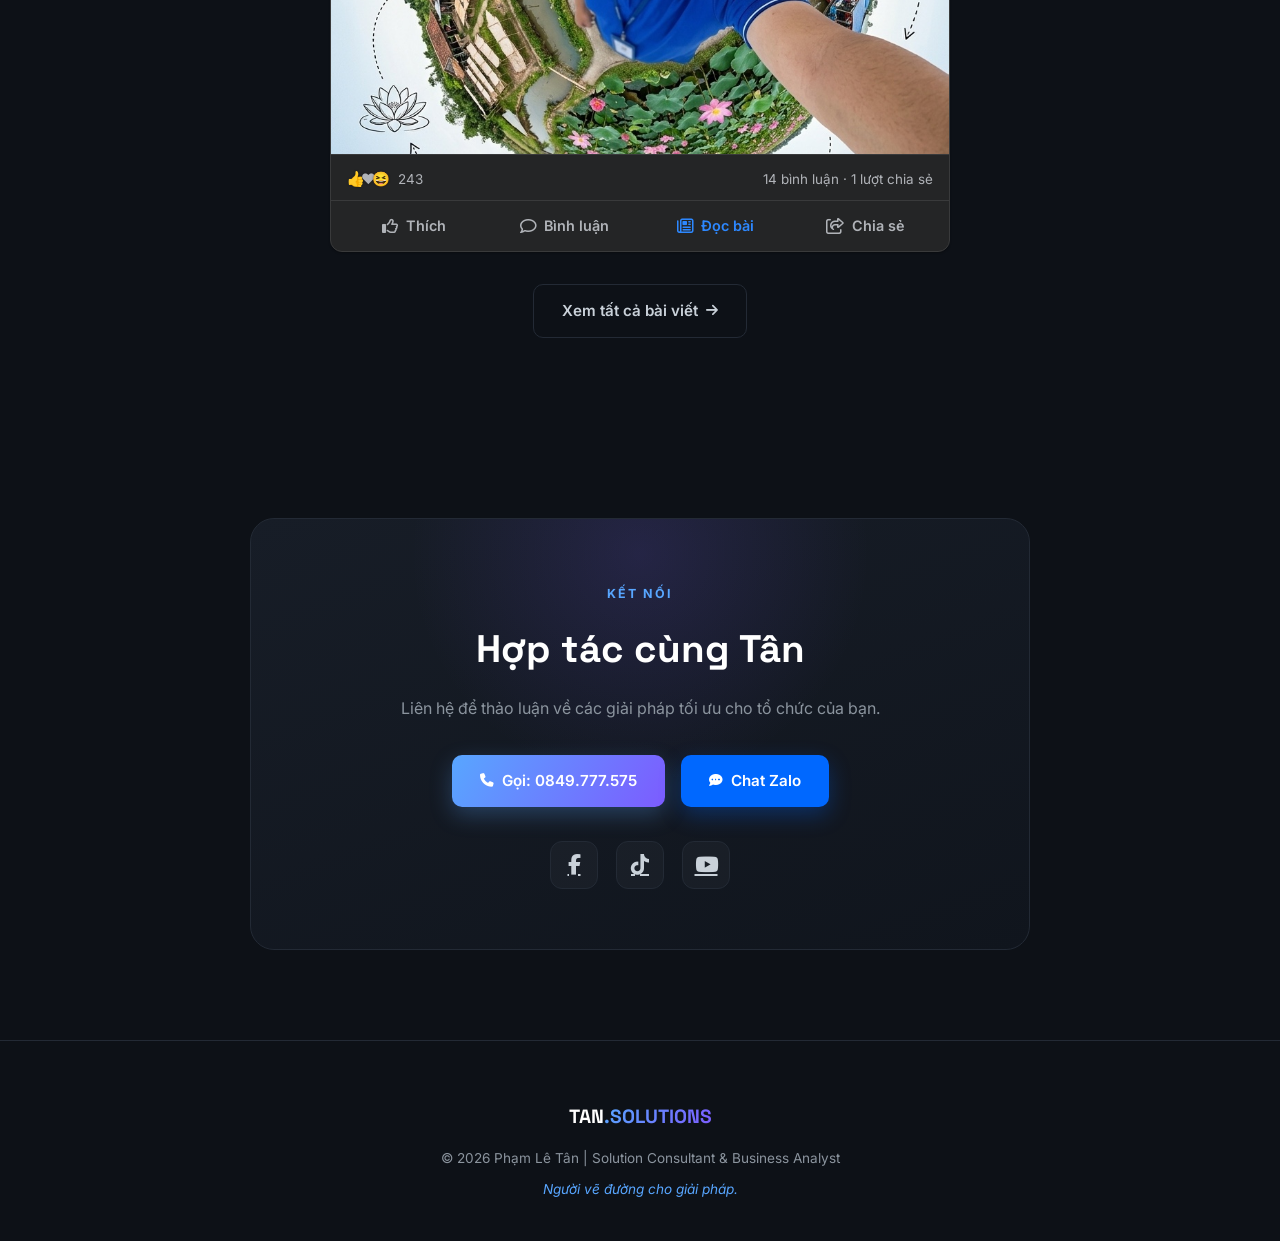
==== commit e5a06e03: "update index" ====
--- a/index.html
+++ b/index.html
@@ -237,6 +237,20 @@
                     <p>Tư vấn giải pháp học tập trực tuyến cho khối giáo dục, số hóa học liệu và quản lý tiến độ đào tạo tập trung.</p>
                 </div>
             </div>
+            <div class="card project-card">
+                <div class="project-body">
+                    <div class="project-icon">🏛️</div>
+                    <h3>Nền tảng Quản trị Chính quyền Cơ sở</h3>
+                    <p>Xây dựng nền tảng số hóa toàn diện cho chính quyền cấp cơ sở, hợp nhất quản lý dân cư, điều hành tác nghiệp và tương tác người dân trên một hệ thống duy nhất.</p>
+                </div>
+            </div>
+            <div class="card project-card">
+                <div class="project-body">
+                    <div class="project-icon">🤖</div>
+                    <h3>Đào tạo Chuyển đổi số &amp; AI cho Tổ chức</h3>
+                    <p>Thiết kế và triển khai chương trình đào tạo chuyển đổi số, ứng dụng AI vào quy trình nghiệp vụ, nâng cao năng lực số cho đội ngũ cán bộ và nhân sự tổ chức.</p>
+                </div>
+            </div>
         </div>
     </section>
 
--- a/css/style.css
+++ b/css/style.css
@@ -258,98 +258,223 @@
 }
 
 /* ============================================================
-   BLOG
+   BLOG - NEWS FEED (phong cách Facebook, Dark mode)
    ============================================================ */
+:root {
+    --fb-blue: #2d88ff;
+    --fb-card: #242526;
+    --fb-hover: #3a3b3c;
+    --fb-border: #393a3b;
+    --fb-text: #e4e6eb;
+    --fb-text-2: #b0b3b8;
+    --fb-feed-w: 620px;
+}
+
 .blog-hero {
-    position: relative; min-height: 52vh; display: flex; align-items: center;
+    position: relative; min-height: 40vh; display: flex; align-items: center;
     justify-content: center; text-align: center; overflow: hidden;
-    padding: 140px 8% 70px; background: radial-gradient(circle at 70% 20%, #1a2030 0%, var(--bg-dark) 70%);
+    padding: 130px 8% 50px; background: radial-gradient(circle at 70% 20%, #1a2030 0%, var(--bg-dark) 70%);
 }
 .blog-hero-content { position: relative; z-index: 1; max-width: 720px; animation: fadeUp 0.9s ease both; }
 .blog-hero h1 { font-family: 'Space Grotesk', sans-serif; font-size: clamp(2.2rem, 6vw, 3.6rem); color: #fff; margin: 12px 0 16px; letter-spacing: -1px; }
 .blog-hero p { font-size: 1.05rem; }
 
-.blog-main { max-width: 1320px; margin: 0 auto; padding: 60px 5% 90px; }
-
-.blog-toolbar { display: flex; justify-content: space-between; align-items: center; gap: 20px; flex-wrap: wrap; margin-bottom: 40px; }
-.blog-filters { display: flex; flex-wrap: wrap; gap: 10px; }
-.filter-chip { font-family: 'Inter', sans-serif; font-size: 0.85rem; font-weight: 500; color: var(--text-bright); background: rgba(255,255,255,0.03); border: 1px solid var(--border); padding: 9px 18px; border-radius: 30px; cursor: pointer; transition: var(--transition); }
-.filter-chip:hover { border-color: var(--primary); color: #fff; }
-.filter-chip.active { background: var(--gradient); border-color: transparent; color: #fff; box-shadow: 0 6px 16px rgba(88,166,255,0.3); }
-
-.blog-search { position: relative; display: flex; align-items: center; }
-.blog-search i { position: absolute; left: 16px; color: var(--text-main); font-size: 0.9rem; }
-.blog-search input { width: 260px; max-width: 100%; padding: 11px 16px 11px 42px; background: var(--card-bg); border: 1px solid var(--border); border-radius: 30px; color: var(--text-bright); font-family: 'Inter', sans-serif; font-size: 0.9rem; transition: var(--transition); }
-.blog-search input:focus { outline: none; border-color: var(--primary); box-shadow: 0 0 0 3px rgba(88,166,255,0.12); }
-
-.blog-grid { display: grid; grid-template-columns: repeat(auto-fill, minmax(320px, 1fr)); gap: 28px; }
-.blog-main .blog-grid { grid-template-columns: repeat(4, 1fr); gap: 22px; }
-
-.blog-card { display: flex; flex-direction: column; background: var(--card-bg); border: 1px solid var(--border); border-radius: 16px; overflow: hidden; text-decoration: none; transition: var(--transition); position: relative; }
-.blog-card:hover { transform: translateY(-8px); border-color: var(--primary); box-shadow: 0 18px 40px rgba(0,0,0,0.45); }
-.blog-card-thumb { position: relative; height: 170px; overflow: hidden; }
-.blog-card-thumb img { width: 100%; height: 100%; object-fit: cover; display: block; transition: var(--transition); }
-.blog-card:hover .blog-card-thumb img { transform: scale(1.06); }
-.blog-card-thumb .tag { position: absolute; top: 12px; left: 12px; }
-.blog-card-body { padding: 20px; display: flex; flex-direction: column; flex-grow: 1; }
-.blog-card-meta { display: flex; flex-wrap: wrap; gap: 14px; font-size: 0.74rem; color: var(--text-main); margin-bottom: 10px; }
-.blog-card-meta i { color: var(--primary); margin-right: 4px; }
-.blog-card h3 { font-family: 'Space Grotesk', sans-serif; color: #fff; font-size: 1.05rem; line-height: 1.4; margin-bottom: 10px; transition: var(--transition); display: -webkit-box; -webkit-line-clamp: 2; -webkit-box-orient: vertical; overflow: hidden; min-height: 2.9em; }
-.blog-card:hover h3 { color: var(--primary); }
-.blog-card p { font-size: 0.86rem; line-height: 1.6; margin-bottom: 16px; flex-grow: 1; display: -webkit-box; -webkit-line-clamp: 3; -webkit-box-orient: vertical; overflow: hidden; }
-.blog-card-more { font-size: 0.82rem; font-weight: 600; color: var(--primary); display: inline-flex; align-items: center; gap: 6px; }
-.blog-card:hover .blog-card-more i { transform: translateX(4px); transition: var(--transition); }
-
-.blog-empty { text-align: center; padding: 80px 20px; color: var(--text-main); }
-.blog-empty i { font-size: 3rem; color: var(--border); margin-bottom: 16px; }
+.blog-main { max-width: var(--fb-feed-w); margin: 0 auto; padding: 34px 16px 90px; }
+
+/* Bố cục 3 cột kiểu Facebook */
+.fb-layout {
+    display: grid;
+    grid-template-columns: 280px minmax(0, var(--fb-feed-w)) 300px;
+    gap: 24px; justify-content: center; align-items: start;
+    max-width: 1300px; margin: 0 auto; padding: 30px 20px 90px;
+}
+.fb-center { min-width: 0; }
+.fb-center .blog-grid { max-width: 100%; }
+.fb-side { position: sticky; top: 84px; display: flex; flex-direction: column; gap: 16px; }
+
+/* Card hồ sơ (cột trái) */
+.fb-profile-card { background: var(--fb-card); border: 1px solid var(--fb-border); border-radius: 12px; overflow: hidden; text-align: center; padding-bottom: 12px; }
+.fb-profile-cover { height: 80px; background: linear-gradient(120deg, #1e3a5f 0%, #2d88ff 60%, #7c5cff 100%); }
+.fb-profile-avatar { width: 84px; height: 84px; border-radius: 50%; object-fit: cover; border: 4px solid var(--fb-card); margin: -42px auto 8px; display: block; }
+.fb-profile-name { font-family: 'Space Grotesk', sans-serif; font-size: 1.08rem; color: var(--fb-text); display: flex; align-items: center; justify-content: center; gap: 6px; }
+.fb-profile-name .fa-circle-check { color: var(--fb-blue); font-size: 0.78rem; }
+.fb-profile-role { font-size: 0.82rem; color: var(--fb-text-2); margin: 4px 14px 14px; line-height: 1.4; }
+.fb-quicknav { display: flex; flex-direction: column; gap: 2px; padding: 0 8px; text-align: left; }
+.fb-quicknav a { display: flex; align-items: center; gap: 12px; padding: 9px 12px; border-radius: 8px; color: var(--fb-text); text-decoration: none; font-size: 0.9rem; font-weight: 600; transition: var(--transition); }
+.fb-quicknav a i { width: 20px; text-align: center; color: var(--fb-text-2); font-size: 1rem; transition: var(--transition); }
+.fb-quicknav a:hover { background: var(--fb-hover); }
+.fb-quicknav a.active { background: rgba(45,136,255,0.16); color: #7ab5ff; }
+.fb-quicknav a.active i { color: #7ab5ff; }
+
+/* Widget (cột phải) */
+.fb-widget { background: var(--fb-card); border: 1px solid var(--fb-border); border-radius: 12px; padding: 16px; }
+.fb-widget-title { font-family: 'Space Grotesk', sans-serif; font-size: 1rem; color: var(--fb-text); margin-bottom: 10px; }
+.fb-widget-text { font-size: 0.86rem; color: var(--fb-text-2); line-height: 1.55; margin-bottom: 12px; }
+.fb-widget-list { list-style: none; display: flex; flex-direction: column; gap: 8px; }
+.fb-widget-list li { display: flex; align-items: center; gap: 10px; font-size: 0.86rem; color: var(--fb-text); }
+.fb-widget-list li i { width: 18px; text-align: center; color: var(--fb-blue); }
+.fb-widget-btn { display: flex; align-items: center; justify-content: center; gap: 8px; padding: 10px; margin-bottom: 8px; border-radius: 8px; background: rgba(45,136,255,0.16); color: #7ab5ff; text-decoration: none; font-weight: 600; font-size: 0.9rem; transition: var(--transition); }
+.fb-widget-btn:hover { background: rgba(45,136,255,0.28); }
+.fb-widget-btn-zalo { background: rgba(0,102,255,0.14); color: #5aa8ff; }
+.fb-widget-social { display: flex; gap: 8px; margin-top: 4px; }
+.fb-widget-social a { flex: 1; height: 40px; display: flex; align-items: center; justify-content: center; border-radius: 8px; background: var(--fb-hover); color: var(--fb-text); text-decoration: none; font-size: 1rem; transition: var(--transition); }
+.fb-widget-social a:hover { background: var(--fb-blue); color: #fff; }
+
+/* Cover + avatar kiểu trang cá nhân Facebook */
+.fb-cover { max-width: 1100px; margin: 0 auto; padding: 66px 20px 0; }
+.fb-cover-photo { height: 260px; border-radius: 0 0 14px 14px; position: relative; overflow: hidden; background: linear-gradient(120deg, #14243a 0%, #1e5aa8 45%, #2d88ff 75%, #7c5cff 100%); }
+.fb-cover-photo::after { content: ''; position: absolute; inset: 0; background-image: linear-gradient(rgba(255,255,255,0.06) 1px, transparent 1px), linear-gradient(90deg, rgba(255,255,255,0.06) 1px, transparent 1px); background-size: 40px 40px; mask-image: radial-gradient(circle at 70% 30%, #000 20%, transparent 75%); }
+.fb-cover-bar { display: flex; align-items: flex-end; gap: 18px; padding: 0 24px 18px; margin-top: -46px; position: relative; z-index: 1; border-bottom: 1px solid var(--fb-border); }
+.fb-cover-avatar { width: 150px; height: 150px; border-radius: 50%; object-fit: cover; border: 5px solid var(--bg-dark); flex-shrink: 0; box-shadow: 0 6px 20px rgba(0,0,0,0.4); }
+.fb-cover-info { flex-grow: 1; padding-bottom: 6px; }
+.fb-cover-info h1 { font-family: 'Space Grotesk', sans-serif; font-size: clamp(1.6rem, 4vw, 2.1rem); color: #fff; display: flex; align-items: center; gap: 8px; letter-spacing: -0.5px; }
+.fb-cover-info h1 .fa-circle-check { color: var(--fb-blue); font-size: 1rem; }
+.fb-cover-info p { font-size: 0.92rem; color: var(--fb-text-2); margin-top: 4px; }
+.fb-cover-actions { display: flex; gap: 8px; padding-bottom: 8px; }
+.fb-cover-btn { display: inline-flex; align-items: center; gap: 7px; padding: 9px 16px; border-radius: 8px; background: var(--fb-hover); color: var(--fb-text); text-decoration: none; font-weight: 600; font-size: 0.9rem; transition: var(--transition); white-space: nowrap; }
+.fb-cover-btn:hover { filter: brightness(1.15); }
+.fb-cover-btn-primary { background: var(--fb-blue); color: #fff; }
+
+/* Ô soạn nhanh (composer) */
+.fb-composer { background: var(--fb-card); border: 1px solid var(--fb-border); border-radius: 12px; padding: 12px 14px 6px; margin-bottom: 18px; }
+.fb-composer-top { display: flex; align-items: center; gap: 10px; padding-bottom: 12px; border-bottom: 1px solid var(--fb-border); }
+.fb-composer-avatar { width: 40px; height: 40px; border-radius: 50%; object-fit: cover; flex-shrink: 0; }
+.fb-composer-input { flex-grow: 1; padding: 10px 18px; background: var(--fb-hover); border-radius: 30px; color: var(--fb-text-2); text-decoration: none; font-size: 0.94rem; transition: var(--transition); }
+.fb-composer-input:hover { background: #45464a; }
+.fb-composer-actions { display: flex; padding: 4px 0; }
+.fb-composer-actions a { flex: 1; display: inline-flex; align-items: center; justify-content: center; gap: 8px; padding: 9px 4px; border-radius: 8px; color: var(--fb-text-2); text-decoration: none; font-weight: 600; font-size: 0.88rem; transition: var(--transition); }
+.fb-composer-actions a:hover { background: var(--fb-hover); }
+.fb-composer-actions a i { font-size: 1.05rem; }
+.fb-composer-actions a:nth-child(1) i { color: #f3425f; }
+.fb-composer-actions a:nth-child(2) i { color: #2d88ff; }
+.fb-composer-actions a:nth-child(3) i { color: #45bd62; }
+
+/* Thanh công cụ kiểu Facebook */
+.blog-toolbar { display: flex; flex-direction: column; gap: 14px; margin-bottom: 22px; }
+.blog-search { position: relative; display: flex; align-items: center; order: -1; }
+.blog-search i { position: absolute; left: 18px; color: var(--fb-text-2); font-size: 0.95rem; }
+.blog-search input { width: 100%; padding: 12px 18px 12px 46px; background: var(--fb-card); border: 1px solid var(--fb-border); border-radius: 30px; color: var(--fb-text); font-family: 'Inter', sans-serif; font-size: 0.95rem; transition: var(--transition); }
+.blog-search input:focus { outline: none; border-color: var(--fb-blue); box-shadow: 0 0 0 3px rgba(45,136,255,0.18); }
+.blog-search input::placeholder { color: var(--fb-text-2); }
+
+.blog-filters { display: flex; flex-wrap: wrap; gap: 8px; }
+.filter-chip { font-family: 'Inter', sans-serif; font-size: 0.85rem; font-weight: 600; color: var(--fb-text); background: var(--fb-card); border: 1px solid var(--fb-border); padding: 8px 16px; border-radius: 30px; cursor: pointer; transition: var(--transition); }
+.filter-chip:hover { background: var(--fb-hover); }
+.filter-chip.active { background: rgba(45,136,255,0.18); border-color: var(--fb-blue); color: #7ab5ff; }
+
+/* Feed dạng cột dọc */
+.blog-grid, .latest-grid { display: flex; flex-direction: column; gap: 18px; max-width: var(--fb-feed-w); margin: 0 auto; }
+
+/* Bài viết dạng post Facebook */
+.fb-post { background: var(--fb-card); border: 1px solid var(--fb-border); border-radius: 12px; overflow: hidden; box-shadow: 0 1px 2px rgba(0,0,0,0.3); animation: fadeUp 0.5s ease both; }
+
+.fb-post-head { display: flex; align-items: center; gap: 10px; padding: 12px 14px 10px; }
+.fb-avatar { width: 42px; height: 42px; border-radius: 50%; object-fit: cover; flex-shrink: 0; border: 1px solid var(--fb-border); }
+.fb-post-headinfo { display: flex; flex-direction: column; line-height: 1.3; min-width: 0; flex-grow: 1; }
+.fb-author { font-family: 'Inter', sans-serif; font-weight: 700; font-size: 0.95rem; color: var(--fb-text); display: inline-flex; align-items: center; gap: 6px; }
+.fb-author .fa-circle-check { color: var(--fb-blue); font-size: 0.8rem; }
+.fb-post-time { font-size: 0.78rem; color: var(--fb-text-2); display: flex; align-items: center; gap: 5px; flex-wrap: wrap; }
+.fb-post-time .fa-earth-asia { font-size: 0.72rem; }
+.fb-cat-chip { color: var(--fb-blue); font-weight: 600; }
+.fb-post-more { background: none; border: 0; color: var(--fb-text-2); font-size: 1.1rem; width: 34px; height: 34px; border-radius: 50%; cursor: pointer; transition: var(--transition); flex-shrink: 0; }
+.fb-post-more:hover { background: var(--fb-hover); }
+
+.fb-post-text { padding: 0 14px 12px; }
+.fb-post-title { display: block; font-family: 'Space Grotesk', sans-serif; font-weight: 600; font-size: 1.12rem; line-height: 1.4; color: var(--fb-text); text-decoration: none; margin-bottom: 6px; transition: var(--transition); }
+.fb-post-title:hover { color: var(--fb-blue); }
+.fb-post-text p { font-size: 0.94rem; line-height: 1.55; color: var(--fb-text-2); }
+
+.fb-post-media { display: block; border-top: 1px solid var(--fb-border); border-bottom: 1px solid var(--fb-border); background: #000; overflow: hidden; }
+.fb-post-media img { width: 100%; max-height: 460px; object-fit: cover; display: block; transition: var(--transition); }
+.fb-post-media:hover img { opacity: 0.94; }
+
+.fb-post-stats { display: flex; align-items: center; gap: 6px; padding: 12px 16px 8px; font-size: 0.84rem; color: var(--fb-text-2); }
+.fb-react-icons { display: inline-flex; }
+.fb-react-icons .fb-r { font-style: normal; font-size: 0.9rem; margin-right: -4px; filter: drop-shadow(0 0 1px rgba(0,0,0,0.4)); }
+.fb-stats-count { margin-left: 6px; }
+.fb-stats-right { margin-left: auto; }
+
+.fb-post-actions { display: flex; border-top: 1px solid var(--fb-border); padding: 4px 8px; }
+.fb-act { flex: 1; display: inline-flex; align-items: center; justify-content: center; gap: 8px; padding: 9px 4px; font-family: 'Inter', sans-serif; font-size: 0.9rem; font-weight: 600; color: var(--fb-text-2); background: none; border: 0; border-radius: 8px; cursor: pointer; text-decoration: none; transition: var(--transition); }
+.fb-act:hover { background: var(--fb-hover); }
+.fb-act i { font-size: 1.02rem; }
+.fb-act-like.liked { color: var(--fb-blue); }
+.fb-act-read { color: var(--fb-blue); }
+
+.blog-empty { text-align: center; padding: 60px 20px; color: var(--fb-text-2); }
+.blog-empty i { font-size: 3rem; color: var(--fb-border); margin-bottom: 16px; }
 
 /* Bài viết mới nhất (trang chủ) */
-.latest-grid { display: grid; grid-template-columns: repeat(3, 1fr); gap: 28px; max-width: 1150px; margin: 0 auto; }
-.latest-cta { text-align: center; margin-top: 45px; }
-
-/* Trang bài viết */
-.post-main { max-width: 1200px; margin: 0 auto; padding: 130px 6% 80px; }
-.post-back { display: inline-flex; align-items: center; gap: 8px; color: var(--text-main); text-decoration: none; font-size: 0.9rem; margin-bottom: 24px; transition: var(--transition); }
-.post-back:hover { color: var(--primary); }
-.post-cat { display: inline-block; margin-bottom: 18px; }
-.post-title { font-family: 'Space Grotesk', sans-serif; font-size: clamp(1.9rem, 5vw, 3rem); line-height: 1.15; color: #fff; letter-spacing: -0.5px; margin-bottom: 20px; }
-.post-meta { display: flex; flex-wrap: wrap; gap: 22px; font-size: 0.88rem; color: var(--text-main); padding-bottom: 26px; border-bottom: 1px solid var(--border); margin-bottom: 32px; }
-.post-meta i { color: var(--primary); margin-right: 6px; }
-.post-cover { max-width: 760px; margin: 0 auto 40px; border-radius: 18px; overflow: hidden; border: 1px solid var(--border); }
-.post-cover img { width: 100%; max-height: 420px; object-fit: cover; display: block; }
-
-.post-content { font-size: 1.06rem; line-height: 1.85; color: var(--text-bright); }
-.post-content p { margin-bottom: 22px; }
-.post-content h2 { font-family: 'Space Grotesk', sans-serif; color: #fff; font-size: 1.5rem; margin: 38px 0 16px; }
-.post-content ul, .post-content ol { margin: 0 0 22px 22px; }
-.post-content li { margin-bottom: 10px; }
-.post-content a { color: var(--primary); }
-.post-content blockquote { margin: 30px 0; padding: 18px 26px; border-left: 3px solid var(--primary); background: rgba(88,166,255,0.06); border-radius: 0 12px 12px 0; color: #fff; font-style: italic; font-size: 1.1rem; }
-.post-content img { display: block; max-width: 760px; width: 100%; margin: 20px auto; border-radius: 12px; }
-
-.post-share { display: flex; align-items: center; gap: 12px; margin-top: 50px; padding-top: 30px; border-top: 1px solid var(--border); }
-.post-share span { color: var(--text-main); font-size: 0.9rem; }
-.post-share a, .post-share button { width: 42px; height: 42px; display: flex; align-items: center; justify-content: center; border-radius: 10px; background: rgba(255,255,255,0.03); border: 1px solid var(--border); color: var(--text-bright); font-size: 1rem; cursor: pointer; text-decoration: none; transition: var(--transition); }
-.post-share a:hover, .post-share button:hover { transform: translateY(-3px); color: #fff; border-color: var(--primary); }
-
-.post-related { max-width: 1150px; margin: 20px auto 0; padding: 60px 6% 0; border-top: 1px solid var(--border); }
-.post-related .section-title { justify-content: flex-start; text-align: left; margin-bottom: 30px; }
-
-.post-notfound { text-align: center; padding: 60px 20px; }
-.post-notfound i { font-size: 3.4rem; color: var(--primary); margin-bottom: 20px; }
-.post-notfound h1 { font-family: 'Space Grotesk', sans-serif; color: #fff; font-size: 2rem; margin-bottom: 12px; }
-.post-notfound p { margin-bottom: 28px; }
-
-@media (max-width: 1100px) {
-    .blog-main .blog-grid { grid-template-columns: repeat(3, 1fr); }
-}
-@media (max-width: 860px) {
-    .blog-main .blog-grid { grid-template-columns: repeat(2, 1fr); }
-    .latest-grid { grid-template-columns: repeat(2, 1fr); }
-}
+.latest-cta { text-align: center; margin-top: 32px; }
+
+/* ============================================================
+   TRANG BÀI VIẾT (post.html) - dạng post Facebook mở rộng
+   ============================================================ */
+.post-main { max-width: var(--fb-feed-w); margin: 0 auto; padding: 96px 16px 70px; }
+.post-back { display: inline-flex; align-items: center; gap: 8px; color: var(--fb-text-2); text-decoration: none; font-size: 0.9rem; font-weight: 600; margin-bottom: 16px; transition: var(--transition); }
+.post-back:hover { color: var(--fb-blue); }
+
+.post-article { background: var(--fb-card); border: 1px solid var(--fb-border); border-radius: 12px; overflow: hidden; box-shadow: 0 1px 2px rgba(0,0,0,0.3); }
+
+.post-fb-head { display: flex; align-items: center; gap: 10px; padding: 14px 16px 4px; }
+.post-fb-head .fb-avatar { width: 44px; height: 44px; }
+.post-fb-headinfo { display: flex; flex-direction: column; line-height: 1.35; }
+.post-fb-headinfo .fb-author { font-size: 1rem; }
+.post-fb-headinfo .fb-post-time { font-size: 0.8rem; }
+
+.post-title { font-family: 'Space Grotesk', sans-serif; font-size: clamp(1.5rem, 4vw, 2rem); line-height: 1.25; color: var(--fb-text); letter-spacing: -0.4px; padding: 14px 16px 10px; }
+.post-cover { border-top: 1px solid var(--fb-border); border-bottom: 1px solid var(--fb-border); background: #000; overflow: hidden; }
+.post-cover img { width: 100%; max-height: 480px; object-fit: cover; display: block; }
+
+.post-content { font-size: 1rem; line-height: 1.75; color: var(--fb-text); padding: 20px 18px 4px; }
+.post-content p { margin-bottom: 18px; }
+.post-content h2 { font-family: 'Space Grotesk', sans-serif; color: #fff; font-size: 1.35rem; margin: 28px 0 14px; }
+.post-content ul, .post-content ol { margin: 0 0 18px 20px; }
+.post-content li { margin-bottom: 9px; }
+.post-content a { color: var(--fb-blue); }
+.post-content blockquote { margin: 24px 0; padding: 16px 22px; border-left: 3px solid var(--fb-blue); background: rgba(45,136,255,0.08); border-radius: 0 10px 10px 0; color: #fff; font-style: italic; font-size: 1.05rem; }
+.post-content img { display: block; width: 100%; margin: 18px 0; border-radius: 10px; }
+
+.post-stats { display: flex; align-items: center; gap: 6px; margin: 8px 16px 0; padding: 12px 0 10px; border-top: 1px solid var(--fb-border); font-size: 0.86rem; color: var(--fb-text-2); }
+.post-stats .fb-react-icons .fb-r { font-style: normal; font-size: 0.95rem; margin-right: -4px; }
+.post-stats .fb-stats-right { margin-left: auto; }
+
+.post-share { display: flex; align-items: center; gap: 6px; margin: 0 8px; padding: 4px 0; border-top: 1px solid var(--fb-border); }
+.post-share .share-label { flex: none; padding-left: 8px; font-size: 0.85rem; color: var(--fb-text-2); font-weight: 600; }
+.post-share a, .post-share button { flex: 1; display: inline-flex; align-items: center; justify-content: center; gap: 8px; padding: 10px 4px; font-family: 'Inter', sans-serif; font-size: 0.9rem; font-weight: 600; color: var(--fb-text-2); background: none; border: 0; border-radius: 8px; cursor: pointer; text-decoration: none; transition: var(--transition); }
+.post-share a:hover, .post-share button:hover { background: var(--fb-hover); color: var(--fb-text); }
+
+.post-related { max-width: var(--fb-feed-w); margin: 26px auto 0; }
+.post-related .section-title { justify-content: flex-start; text-align: left; font-size: 1.2rem; margin: 0 4px 16px; color: var(--fb-text); }
+
+.post-notfound { text-align: center; padding: 60px 20px; background: var(--fb-card); border: 1px solid var(--fb-border); border-radius: 12px; }
+.post-notfound i { font-size: 3.4rem; color: var(--fb-blue); margin-bottom: 20px; }
+.post-notfound h1 { font-family: 'Space Grotesk', sans-serif; color: #fff; font-size: 1.8rem; margin-bottom: 12px; }
+.post-notfound p { margin-bottom: 28px; color: var(--fb-text-2); }
+
+/* Responsive layout 3 cột */
+@media (max-width: 1180px) {
+    .fb-layout { grid-template-columns: 260px minmax(0, var(--fb-feed-w)); }
+    .fb-side-right { display: none; }
+}
+@media (max-width: 920px) {
+    .fb-layout { grid-template-columns: minmax(0, var(--fb-feed-w)); padding: 24px 16px 90px; }
+    .fb-side-left { display: none; }
+    .fb-cover-bar { flex-direction: column; align-items: center; text-align: center; margin-top: -60px; }
+    .fb-cover-info h1 { justify-content: center; }
+    .fb-cover-actions { padding-bottom: 0; }
+}
+
 @media (max-width: 640px) {
-    .blog-toolbar { flex-direction: column; align-items: stretch; }
-    .blog-search input { width: 100%; }
-    .blog-grid, .blog-main .blog-grid { grid-template-columns: 1fr; }
-    .latest-grid { grid-template-columns: 1fr; }
+    .blog-main, .post-main { padding-left: 0; padding-right: 0; }
+    .fb-layout { padding-left: 0; padding-right: 0; }
+    .fb-cover { padding-left: 0; padding-right: 0; }
+    .fb-cover-photo { height: 180px; border-radius: 0; }
+    .fb-cover-avatar { width: 120px; height: 120px; }
+    .fb-post, .post-article { border-radius: 0; border-left: 0; border-right: 0; }
+    .fb-composer { border-radius: 0; border-left: 0; border-right: 0; }
+    .blog-toolbar { padding: 0 12px; }
+    .post-back { margin-left: 12px; }
+    .post-related { padding: 0 0; }
+    .post-related .section-title { margin-left: 14px; }
 }
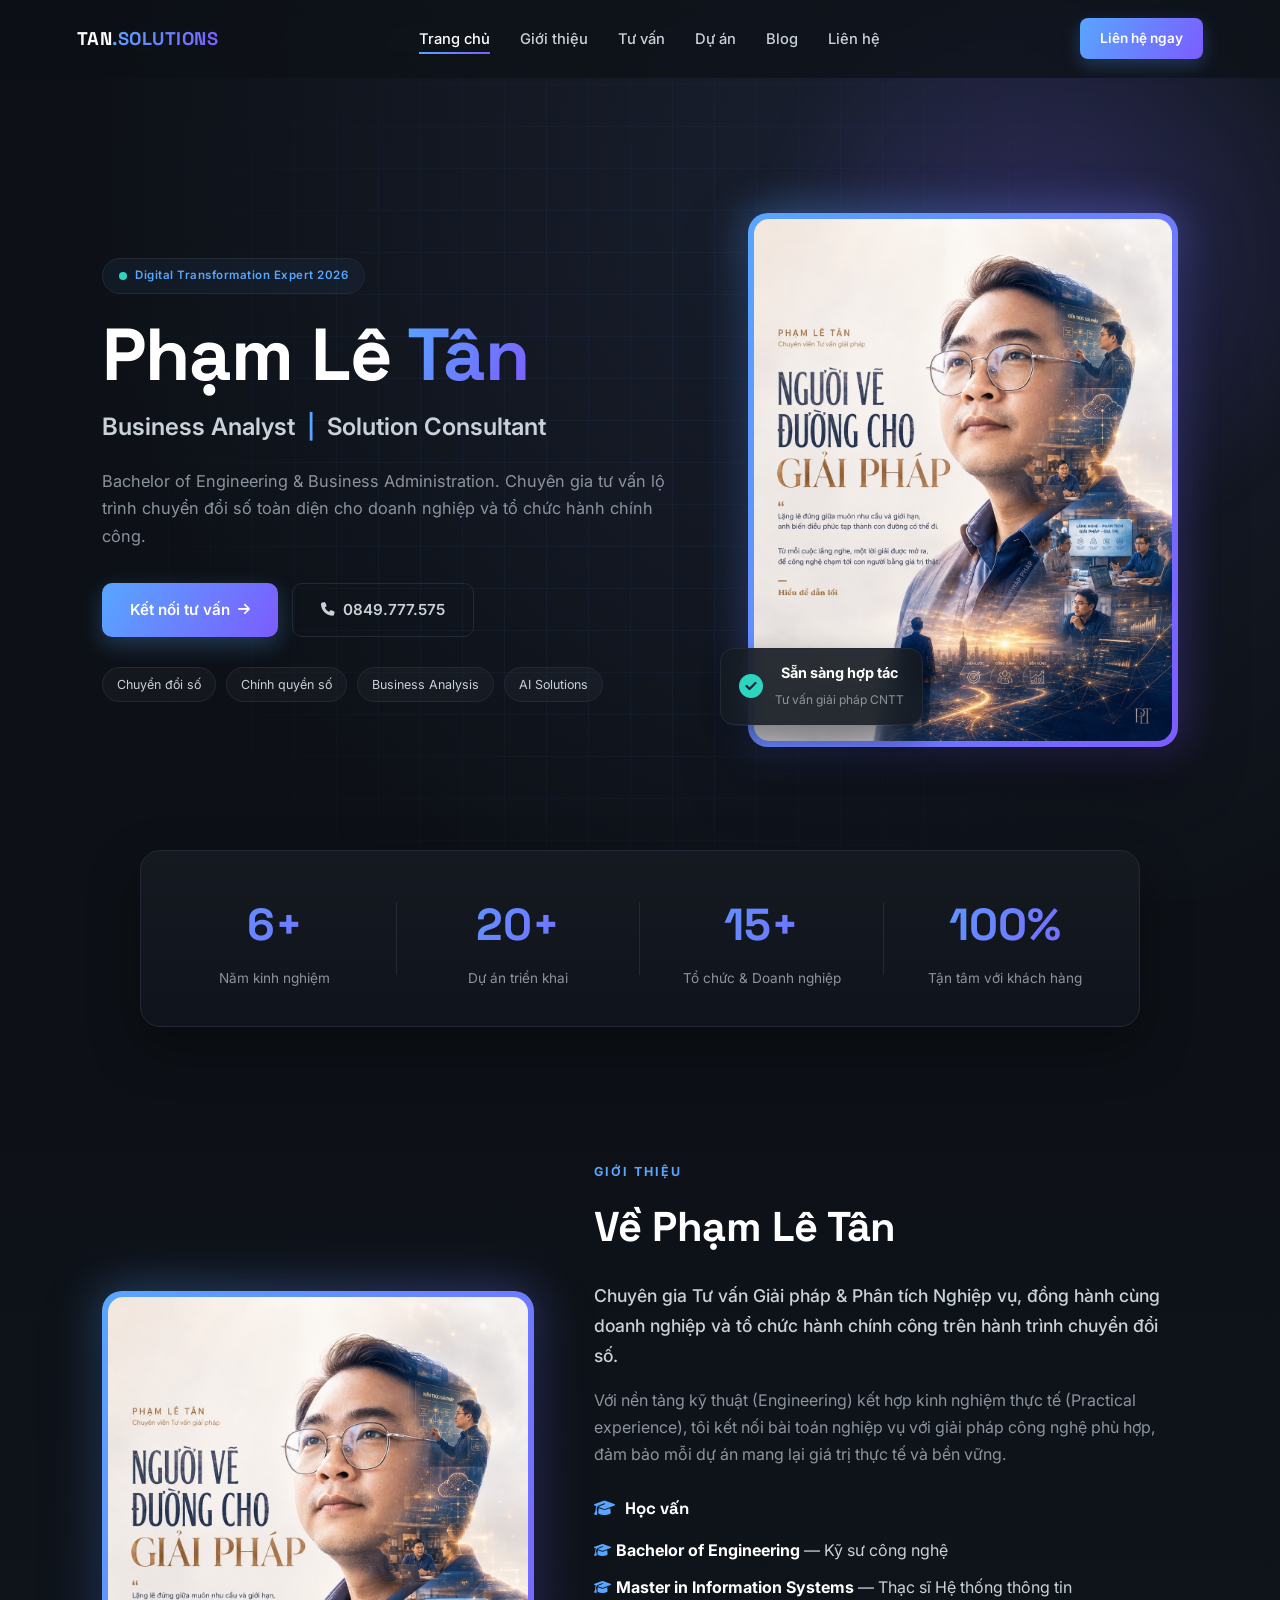
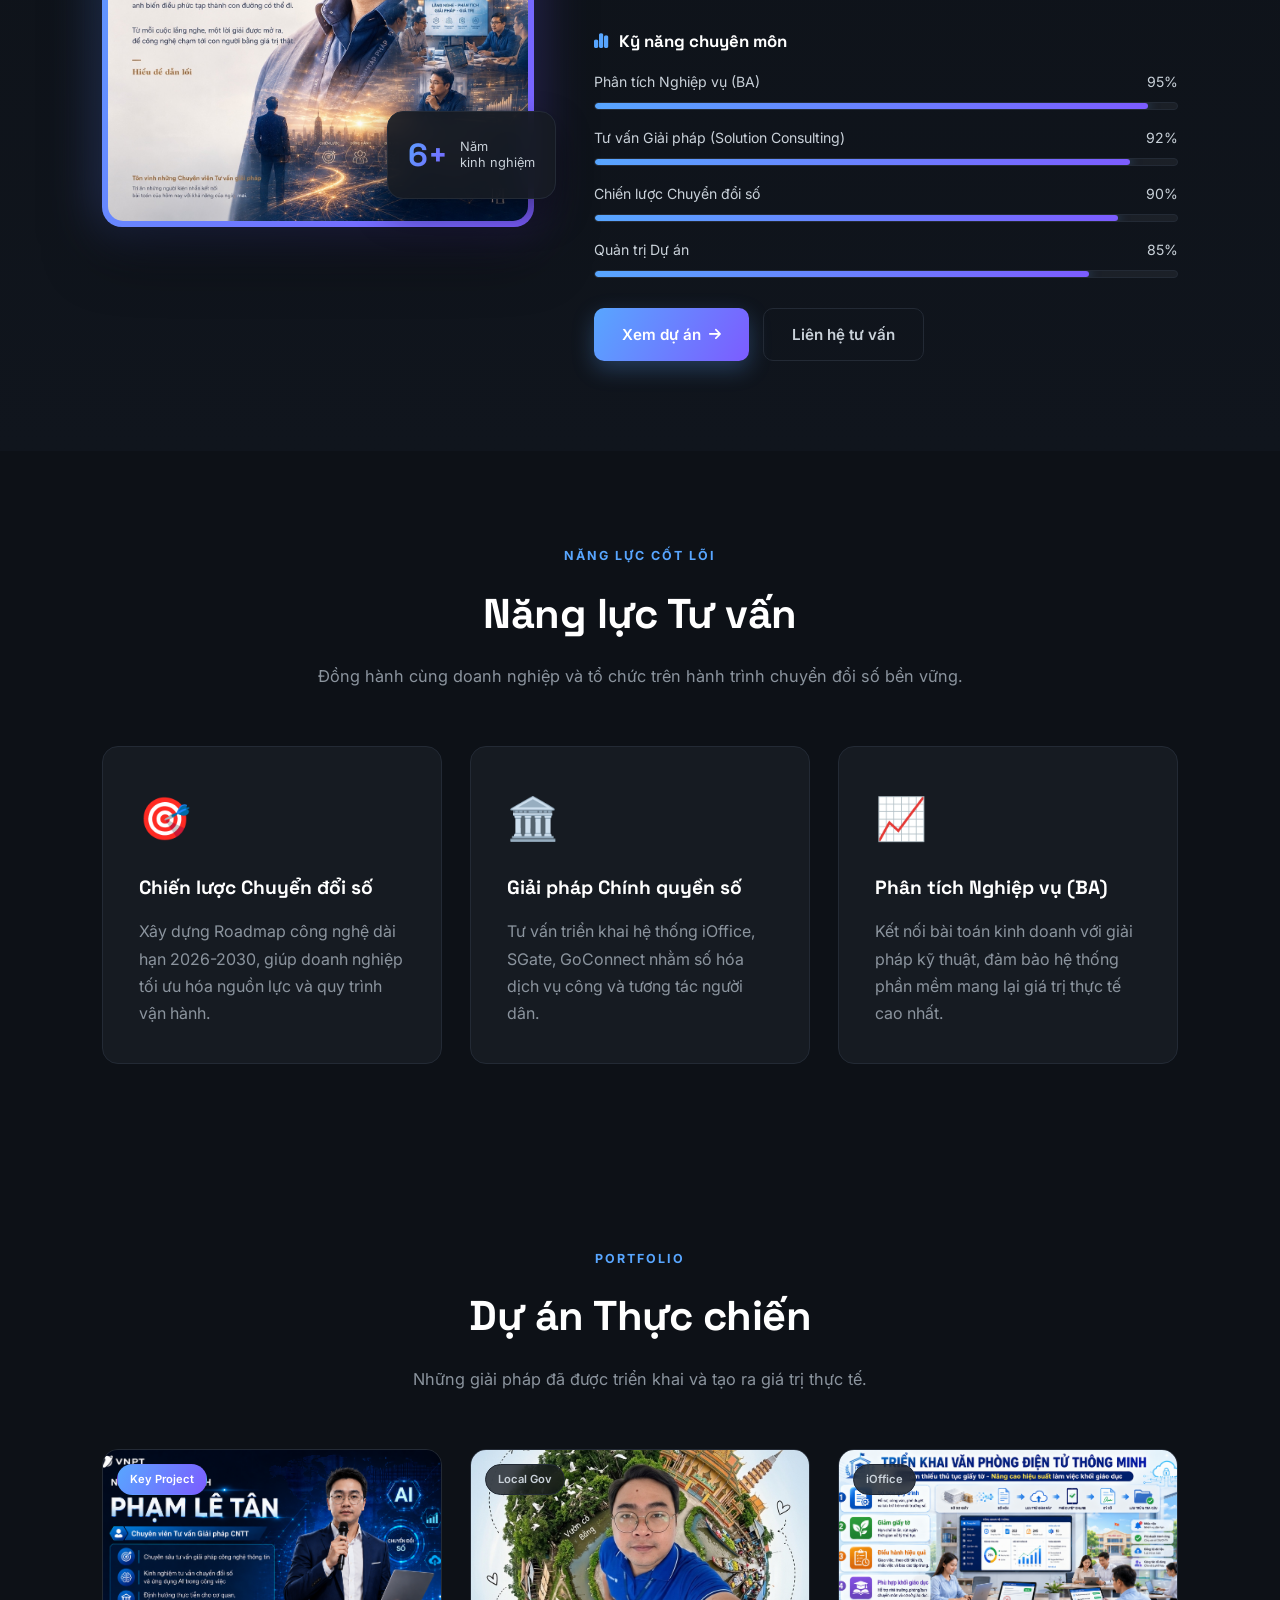
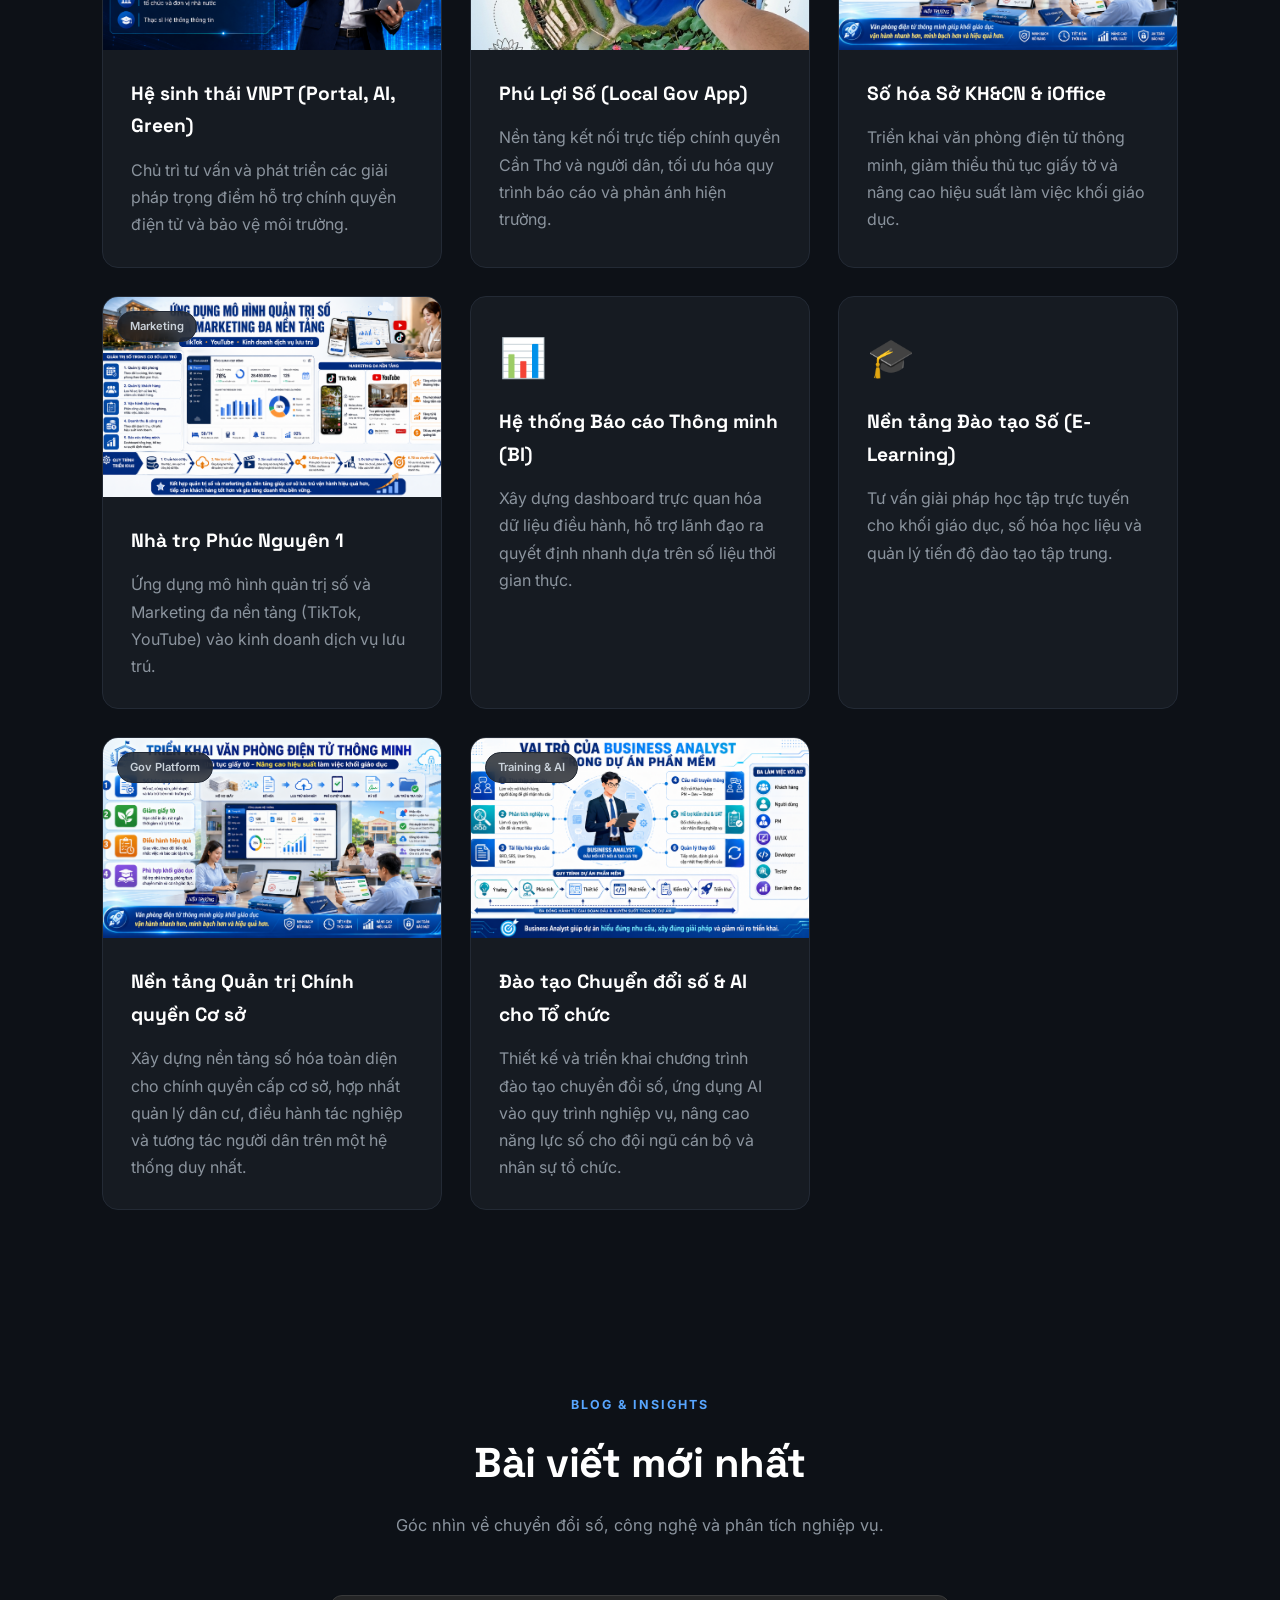
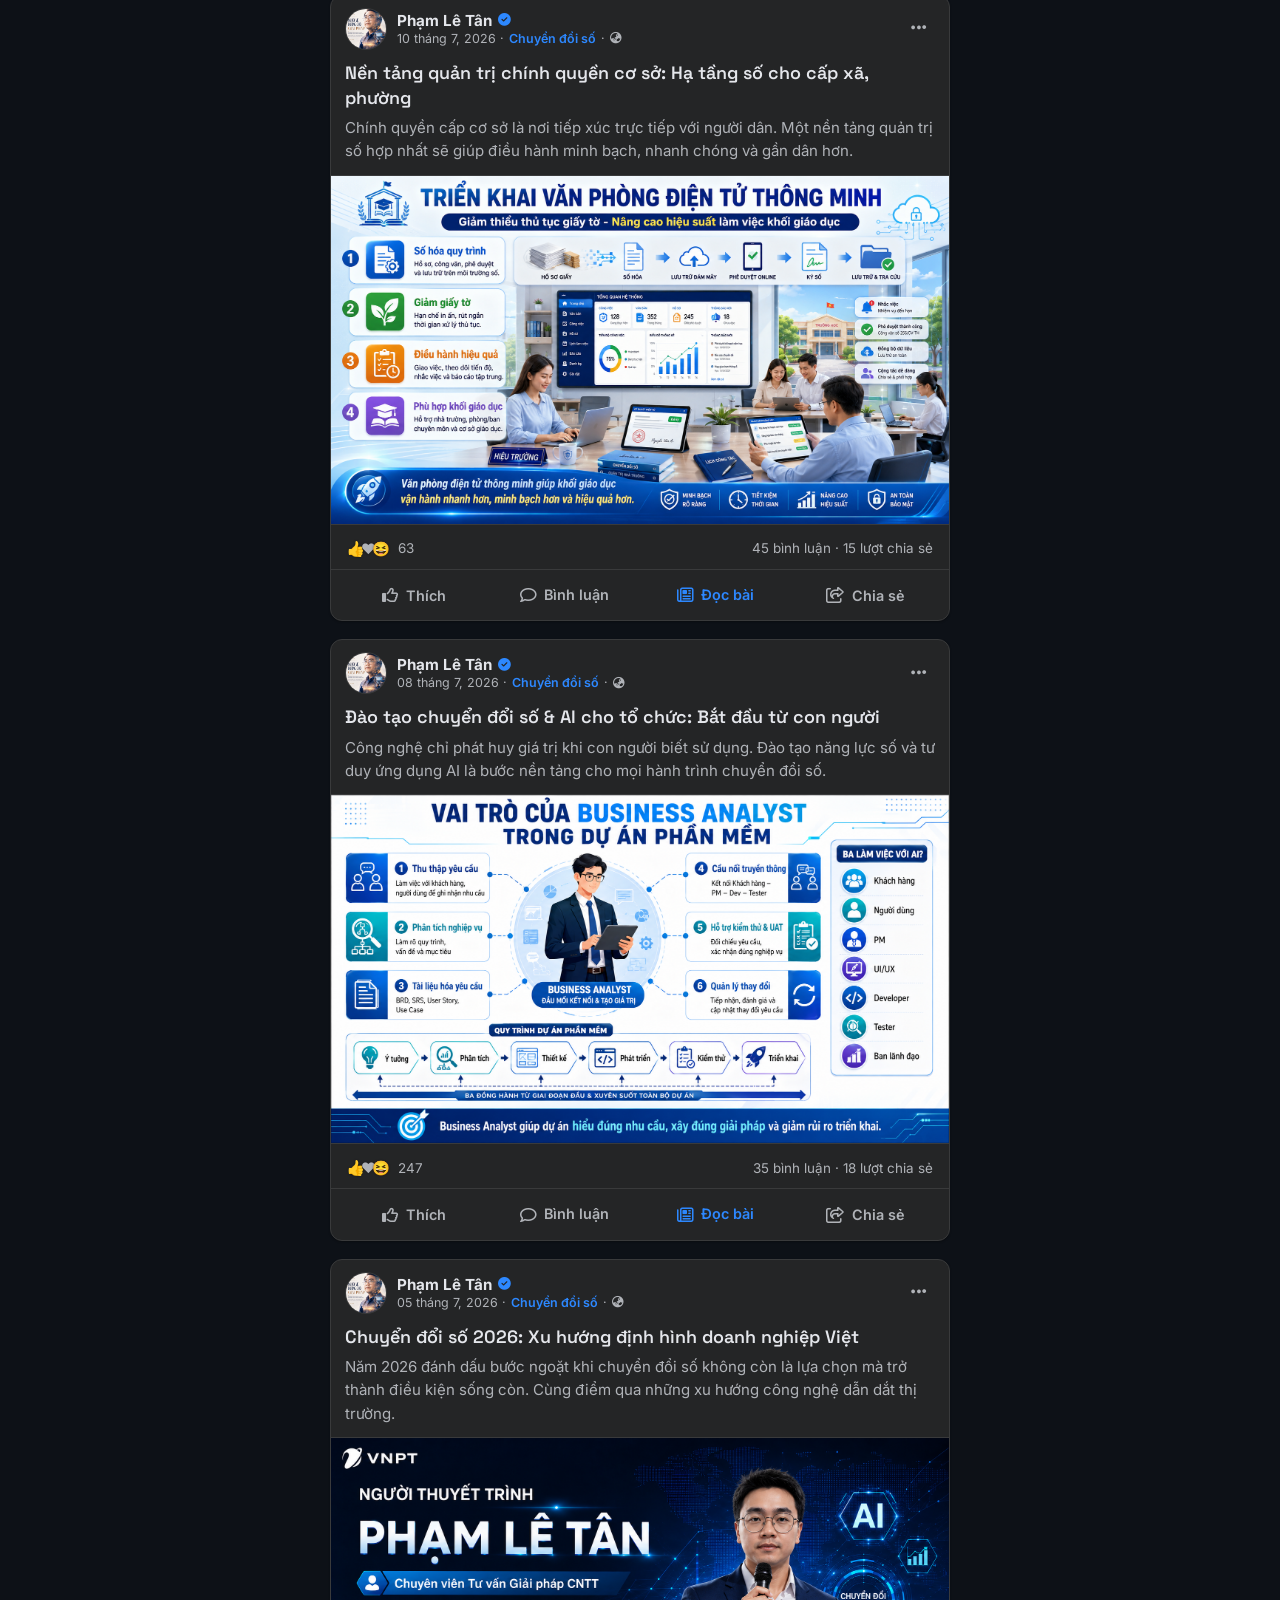
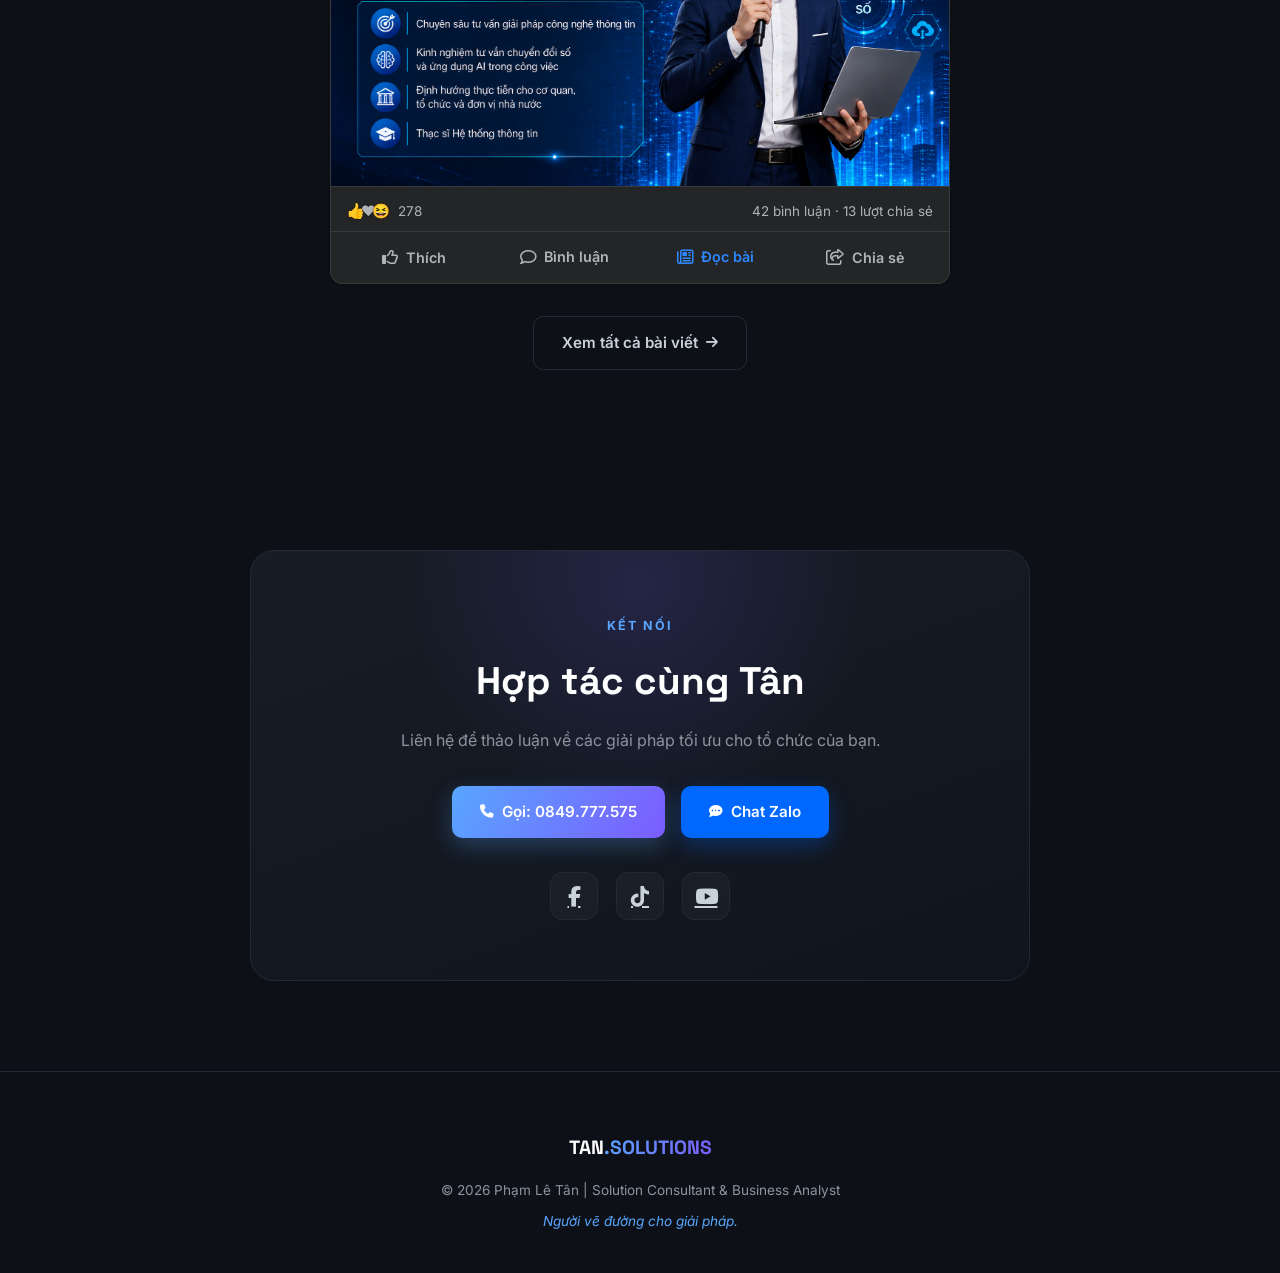
==== commit 478f3305: "update new" ====
--- a/index.html
+++ b/index.html
@@ -238,15 +238,21 @@
                 </div>
             </div>
             <div class="card project-card">
-                <div class="project-body">
-                    <div class="project-icon">🏛️</div>
+                <div class="project-thumb">
+                    <img src="assets/img/anh5.png" alt="Nền tảng Quản trị Chính quyền Cơ sở" loading="lazy">
+                    <span class="tag">Gov Platform</span>
+                </div>
+                <div class="project-body">
                     <h3>Nền tảng Quản trị Chính quyền Cơ sở</h3>
                     <p>Xây dựng nền tảng số hóa toàn diện cho chính quyền cấp cơ sở, hợp nhất quản lý dân cư, điều hành tác nghiệp và tương tác người dân trên một hệ thống duy nhất.</p>
                 </div>
             </div>
             <div class="card project-card">
-                <div class="project-body">
-                    <div class="project-icon">🤖</div>
+                <div class="project-thumb">
+                    <img src="assets/img/anh4.png" alt="Đào tạo Chuyển đổi số và AI cho Tổ chức" loading="lazy">
+                    <span class="tag">Training &amp; AI</span>
+                </div>
+                <div class="project-body">
                     <h3>Đào tạo Chuyển đổi số &amp; AI cho Tổ chức</h3>
                     <p>Thiết kế và triển khai chương trình đào tạo chuyển đổi số, ứng dụng AI vào quy trình nghiệp vụ, nâng cao năng lực số cho đội ngũ cán bộ và nhân sự tổ chức.</p>
                 </div>
